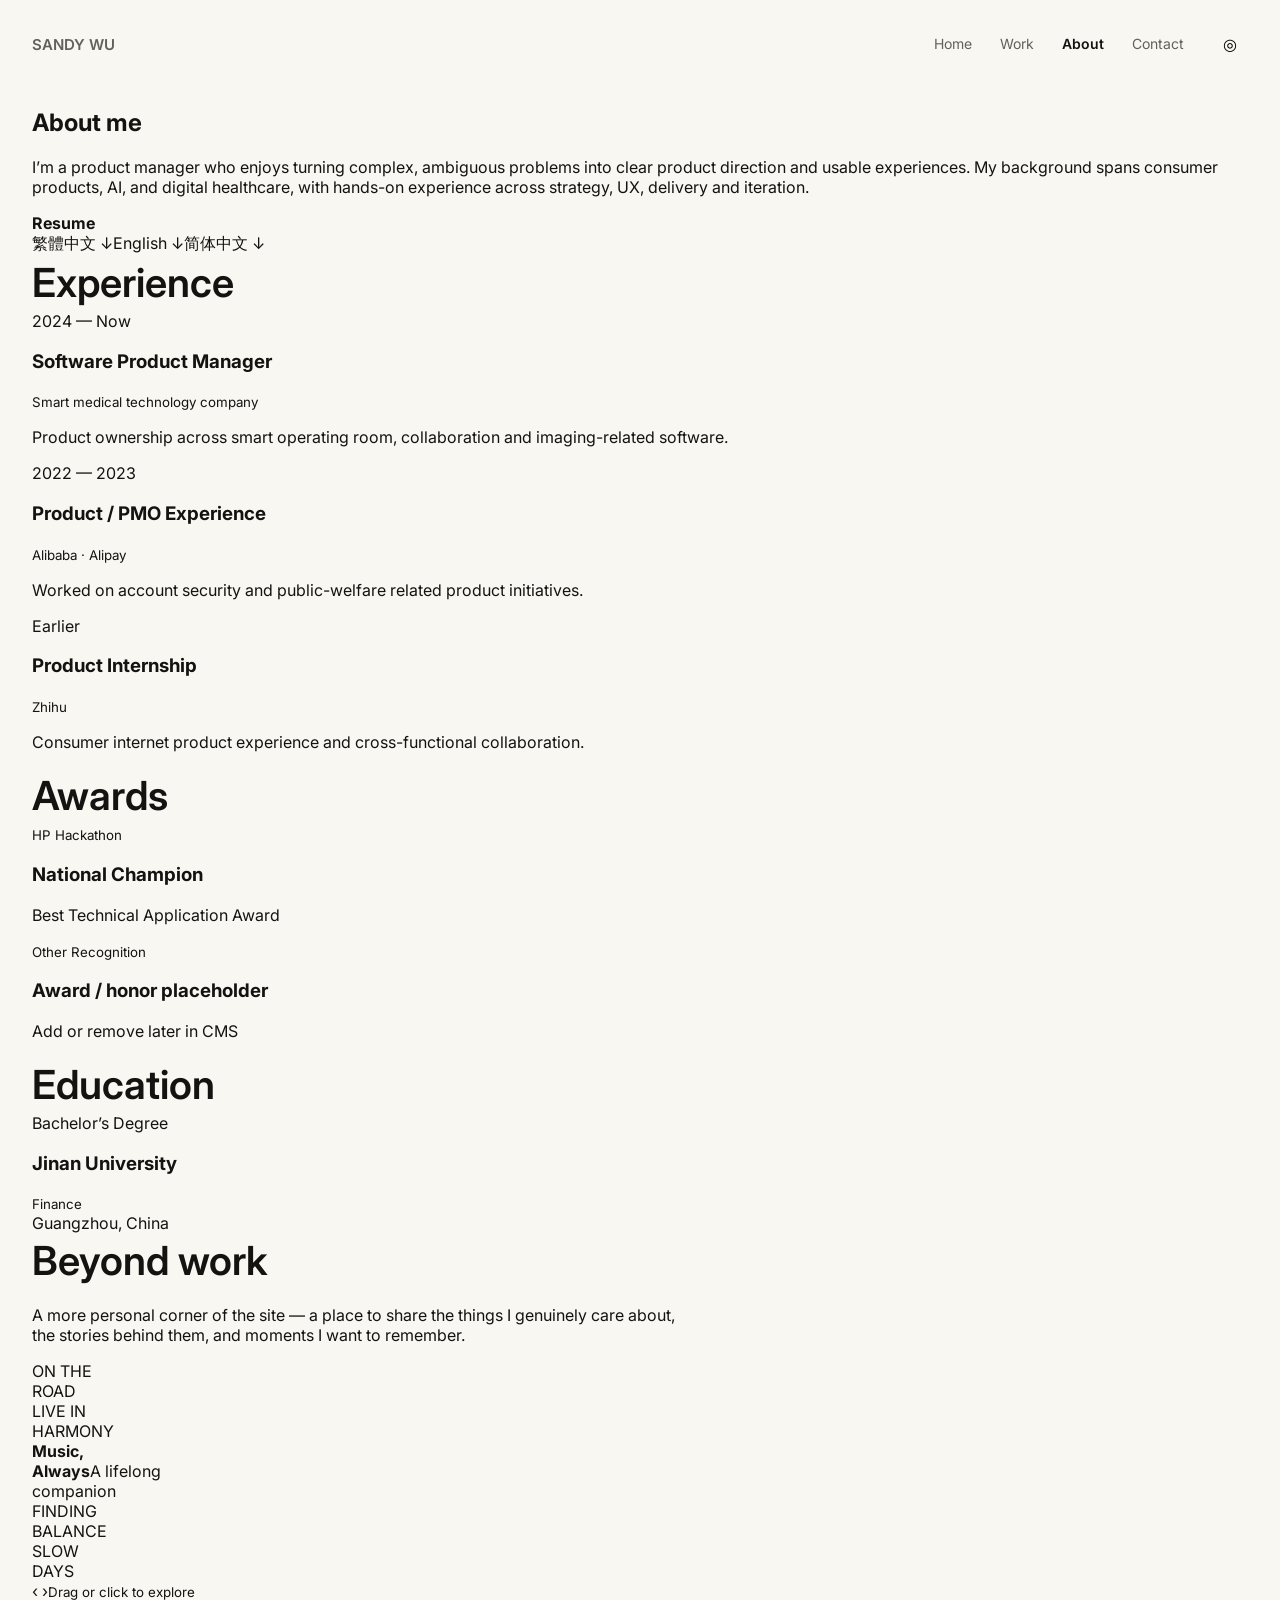
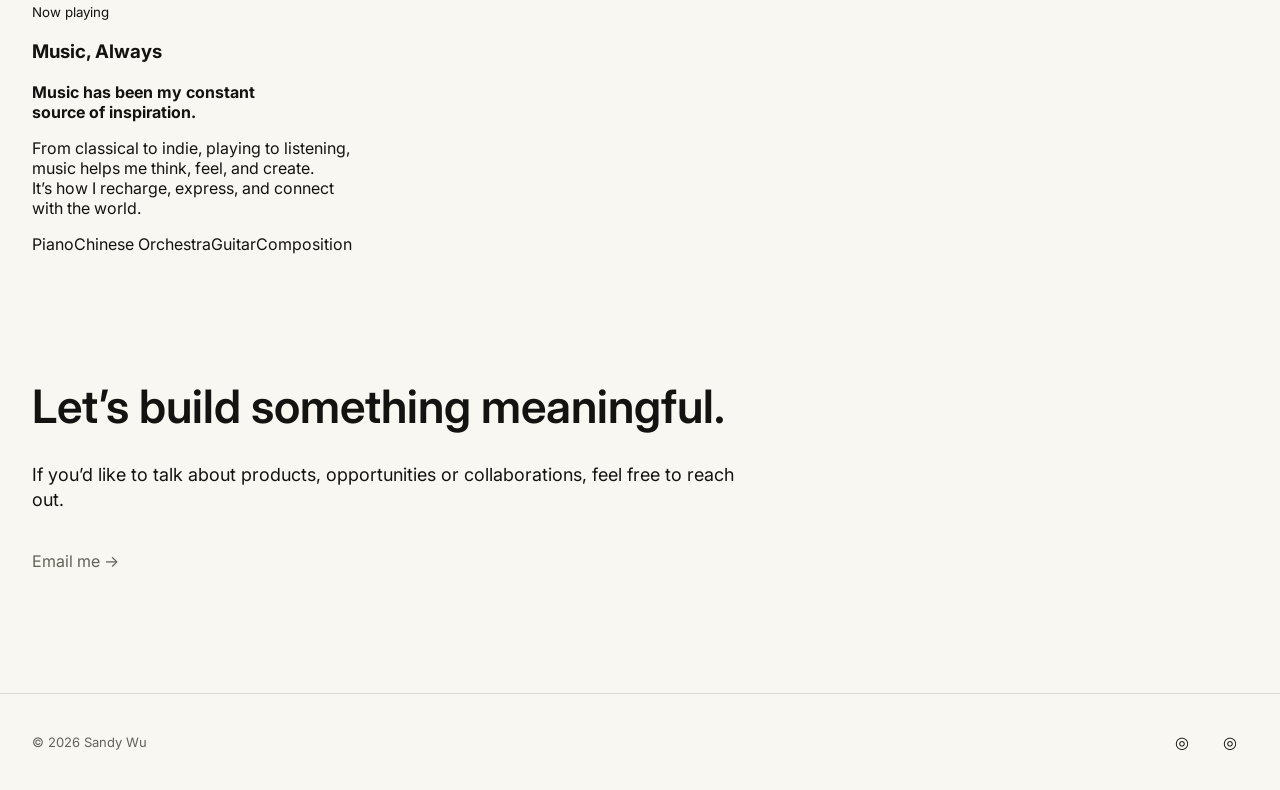
==== about.html @ 586816b7 "Add high-fidelity About page" ====
<!doctype html><html lang="en"><head><meta charset="utf-8"><meta name="viewport" content="width=device-width,initial-scale=1"><title>About — Sandy Wu</title><link rel="preconnect" href="https://fonts.googleapis.com"><link rel="preconnect" href="https://fonts.gstatic.com" crossorigin><link href="https://fonts.googleapis.com/css2?family=Inter:wght@400;600&display=swap" rel="stylesheet"><link rel="stylesheet" href="./styles.css"><link rel="stylesheet" href="./about.css"></head><body><header class="site-header"><div class="container nav-wrap"><a class="brand" href="./index.html">SANDY WU</a><nav class="nav"><a class="nav-link" href="./index.html">Home</a><a class="nav-link" href="./work.html">Work</a><a class="nav-link is-active" aria-current="page" href="./about.html">About</a><a class="nav-link" href="./contact.html">Contact</a><button class="language-button" aria-label="Change language">◎</button></nav></div></header><main><section class="about-intro container"><div class="portrait"></div><div class="about-copy"><h1>About me</h1><p>I’m a product manager who enjoys turning complex, ambiguous problems into clear product direction and usable experiences. My background spans consumer products, AI, and digital healthcare, with hands-on experience across strategy, UX, delivery and iteration.</p><strong>Resume</strong><div class="resume-links"><a href="#">繁體中文 ↓</a><a href="#">English ↓</a><a href="#">简体中文 ↓</a></div></div></section><section class="about-section container"><h2>Experience</h2><div class="experience-row"><span>2024 — Now</span><div><h3>Software Product Manager</h3><small>Smart medical technology company</small></div><p>Product ownership across smart operating room, collaboration and imaging-related software.</p></div><div class="experience-row"><span>2022 — 2023</span><div><h3>Product / PMO Experience</h3><small>Alibaba · Alipay</small></div><p>Worked on account security and public-welfare related product initiatives.</p></div><div class="experience-row"><span>Earlier</span><div><h3>Product Internship</h3><small>Zhihu</small></div><p>Consumer internet product experience and cross-functional collaboration.</p></div></section><section class="awards container"><h2>Awards</h2><div class="award-grid"><article><small>HP Hackathon</small><h3>National Champion</h3><p>Best Technical Application Award</p></article><article><small>Other Recognition</small><h3>Award / honor placeholder</h3><p>Add or remove later in CMS</p></article></div></section><section class="education container"><h2>Education</h2><div class="education-row"><span>Bachelor’s Degree</span><div><h3>Jinan University</h3><small>Finance</small></div><span>Guangzhou, China</span></div></section><section class="beyond container"><h2>Beyond work</h2><p class="beyond-lead">A more personal corner of the site — a place to share the things I genuinely care about,<br>the stories behind them, and moments I want to remember.</p><div class="beyond-layout"><div class="album-stack"><div class="cover road">ON THE<br>ROAD</div><div class="cover harmony">LIVE IN<br>HARMONY</div><div class="cover music"><b>Music,<br>Always</b><span>A lifelong<br>companion</span></div><div class="cover balance">FINDING<br>BALANCE</div><div class="cover slow">SLOW<br>DAYS</div><div class="vinyl"><i></i></div><div class="selector">‹ <span><i></i></span> ›<small>Drag or click to explore</small></div></div><div class="beyond-copy"><small>Now playing</small><h3>Music, Always</h3><i class="accent"></i><strong>Music has been my constant<br>source of inspiration.</strong><p>From classical to indie, playing to listening,<br>music helps me think, feel, and create.<br>It’s how I recharge, express, and connect<br>with the world.</p><div class="tags"><span>Piano</span><span>Chinese Orchestra</span><span>Guitar</span><span>Composition</span></div></div></div></section><section class="contact-cta"><div class="container"><h2>Let’s build something meaningful.</h2><p>If you’d like to talk about products, opportunities or collaborations, feel free to reach out.</p><a class="contact-link" href="mailto:your-email@example.com">Email me →</a></div></section></main><footer class="site-footer"><div class="container footer-wrap"><p>© 2026 Sandy Wu</p><div class="footer-actions"><a class="icon-button" href="#">◎</a><a class="icon-button" href="mailto:your-email@example.com">◎</a></div></div></footer></body></html>
---- styles.css ----
:root {
  --bg: #f9f7f1;
  --surface: #fefdfa;
  --text: #131311;
  --muted: #636159;
  --line: #d8d8d4;
  --soft: #e5e0d4;
  --chip: #f1f1ee;
  --max: 1248px;
}

* { box-sizing: border-box; }
html { scroll-behavior: smooth; }
body { margin:0; background:var(--bg); color:var(--text); font-family:Inter,Arial,sans-serif; -webkit-font-smoothing:antialiased; }
a { color:inherit; text-decoration:none; }
button { font:inherit; }
.container { width:min(var(--max),calc(100% - 64px)); margin:0 auto; }

.site-header,.nav-wrap { height:88px; }
.nav-wrap { display:flex; align-items:center; justify-content:space-between; }
.brand { color:var(--muted); font-size:15px; line-height:1.4; font-weight:600; }
.nav { display:flex; align-items:center; gap:28px; }
.nav-link { color:var(--muted); font-size:14px; line-height:1.4; }
.nav-link:hover,.nav-link.is-active { color:var(--text); }
.nav-link.is-active { font-weight:600; }
.language-button,.icon-button { width:36px; height:36px; padding:0; border:0; border-radius:0; background:transparent; display:inline-flex; align-items:center; justify-content:center; cursor:pointer; }
.language-button img,.icon-button img { width:36px; height:36px; display:block; }
.globe { font-size:21px; line-height:1; }

.section-divider { border-top:1px solid var(--line); }
.hero { height:620px; padding-top:112px; padding-bottom:88px; overflow:hidden; }
.eyebrow { margin:0 0 28px; color:var(--muted); font-size:13px; line-height:1.4; font-weight:600; }
.hero h1 { max-width:920px; margin:0; font-size:clamp(44px,4.45vw,64px); line-height:1.4; letter-spacing:0; font-weight:600; }
.hero-copy { width:720px; max-width:100%; min-height:72px; margin:28px 0; font-size:20px; line-height:1.4; }
.button-secondary { display:inline-flex; align-items:center; border:1px solid #d6d1c4; border-radius:999px; padding:12px 20px; background:var(--surface); color:var(--muted); font-size:14px; line-height:1.4; transition:transform .18s ease,border-color .18s ease; }
.button-secondary:hover { transform:translateY(-2px); border-color:#aaa398; }

.work-section { padding:96px 0 128px; }
.work-section.section-divider { border-top:0; }
.section-heading-row { height:56px; display:flex; align-items:flex-start; justify-content:space-between; margin-bottom:48px; }
h2 { margin:0; font-size:40px; line-height:1.4; letter-spacing:0; font-weight:600; }
.text-link { color:var(--muted); font-size:14px; line-height:1.4; }
.text-link:hover { color:var(--text); }
.featured-project { display:grid; grid-template-columns:730px 482px; gap:36px; align-items:center; height:340px; margin-bottom:48px; overflow:hidden; }
.project-media { width:100%; height:220px; border:0; border-radius:14px; background:var(--soft); }
.project-media-featured { height:340px; }
.featured-copy { width:482px; }
.featured-copy .eyebrow { margin-bottom:14px; font-size:12px; font-weight:400; }
.featured-copy h3 { margin:0 0 14px; font-size:32px; line-height:1.4; font-weight:600; }
.featured-copy > p:not(.eyebrow) { width:440px; min-height:68px; margin:0 0 14px; color:var(--muted); font-size:15px; line-height:1.4; }
.chips { display:flex; flex-wrap:wrap; gap:8px; }
.chip { display:inline-flex; align-items:center; justify-content:center; min-height:auto; padding:5px 10px; border:1px solid var(--line); border-radius:999px; background:var(--chip); color:var(--muted); font-size:12px; line-height:1.4; text-align:center; }
.project-grid { display:grid; grid-template-columns:repeat(3,400px); gap:24px; }
.project-card { width:400px; }
.project-card h3 { margin:14px 0 10px; font-size:22px; line-height:1.4; font-weight:600; }
.project-card > p { width:385px; min-height:44px; margin:0 0 10px; color:var(--muted); font-size:14px; line-height:1.4; }

.skills-section { padding:104px 0 112px; border:0; }
.skills-section.section-divider { border-top:0; }
.skills-intro { max-width:820px; margin-bottom:52px; }
.skills-intro p { width:760px; max-width:100%; min-height:58px; margin:14px 0 0; color:var(--text); font-size:17px; line-height:1.45; }
.capability-grid { display:grid; grid-template-columns:610px 610px; column-gap:28px; row-gap:32px; border:0; }
.capability { min-height:200px; padding:24px 20px 24px 4px; display:grid; grid-template-columns:48px 1fr; gap:24px; border:0; }
.capability-icon { width:48px; height:48px; border:1px solid var(--line); border-radius:12px; display:flex; align-items:center; justify-content:center; }
.capability-icon::after { content:""; width:18px; height:18px; border:1.5px solid #171717; border-radius:3px; }
.capability h3 { margin:0 0 10px; font-size:22px; line-height:1.45; font-weight:600; }
.capability p { margin:0 0 10px; color:var(--muted); font-size:15px; line-height:1.45; }
.capability span { color:var(--muted); font-size:12px; line-height:1.45; }

.contact-cta { padding:120px 0; border-top:0 !important; }
.contact-cta h2 { font-size:46px; line-height:1.4; }
.contact-cta p { width:720px; max-width:100%; min-height:64px; margin:24px 0; font-size:18px; line-height:1.4; }
.contact-link { color:var(--muted); font-size:16px; line-height:1.4; }
.site-footer { border-top:1px solid var(--line); }
.footer-wrap { height:96px; display:flex; align-items:center; justify-content:space-between; }
.footer-wrap p { margin:0; color:var(--muted); font-size:13px; line-height:1.4; }
.footer-actions { display:flex; gap:12px; }

@media (max-width:1300px) {
  .featured-project { grid-template-columns:minmax(0,730px) minmax(0,1fr); height:auto; }
  .featured-copy { width:auto; }
  .project-grid { grid-template-columns:repeat(3,minmax(0,1fr)); }
  .project-card { width:auto; }
  .capability-grid { grid-template-columns:repeat(2,minmax(0,1fr)); }
}
@media (max-width:1000px) {
  .featured-project { grid-template-columns:1fr; }
  .project-media-featured { height:300px; }
  .project-grid { grid-template-columns:1fr 1fr; }
}
@media (max-width:720px) {
  .container { width:min(calc(100% - 36px),var(--max)); }
  .site-header,.nav-wrap { height:auto; min-height:76px; }
  .nav-wrap { align-items:flex-start; padding:24px 0 18px; gap:24px; }
  .nav { gap:14px; flex-wrap:wrap; justify-content:flex-end; }
  .nav-link { font-size:13px; }
  .language-button,.language-button img { width:32px; height:32px; }
  .hero { height:auto; min-height:560px; padding-top:72px; }
  .hero h1 { font-size:44px; line-height:1.18; }
  .hero-copy { font-size:17px; line-height:1.6; }
  .work-section,.skills-section { padding:72px 0; }
  h2 { font-size:34px; }
  .project-grid,.capability-grid { grid-template-columns:1fr; }
  .project-media { height:230px; }
  .featured-copy { padding-bottom:16px; }
  .capability { padding:28px 4px; }
  .contact-cta { padding:88px 0; }
  .contact-cta h2 { font-size:36px; }
}
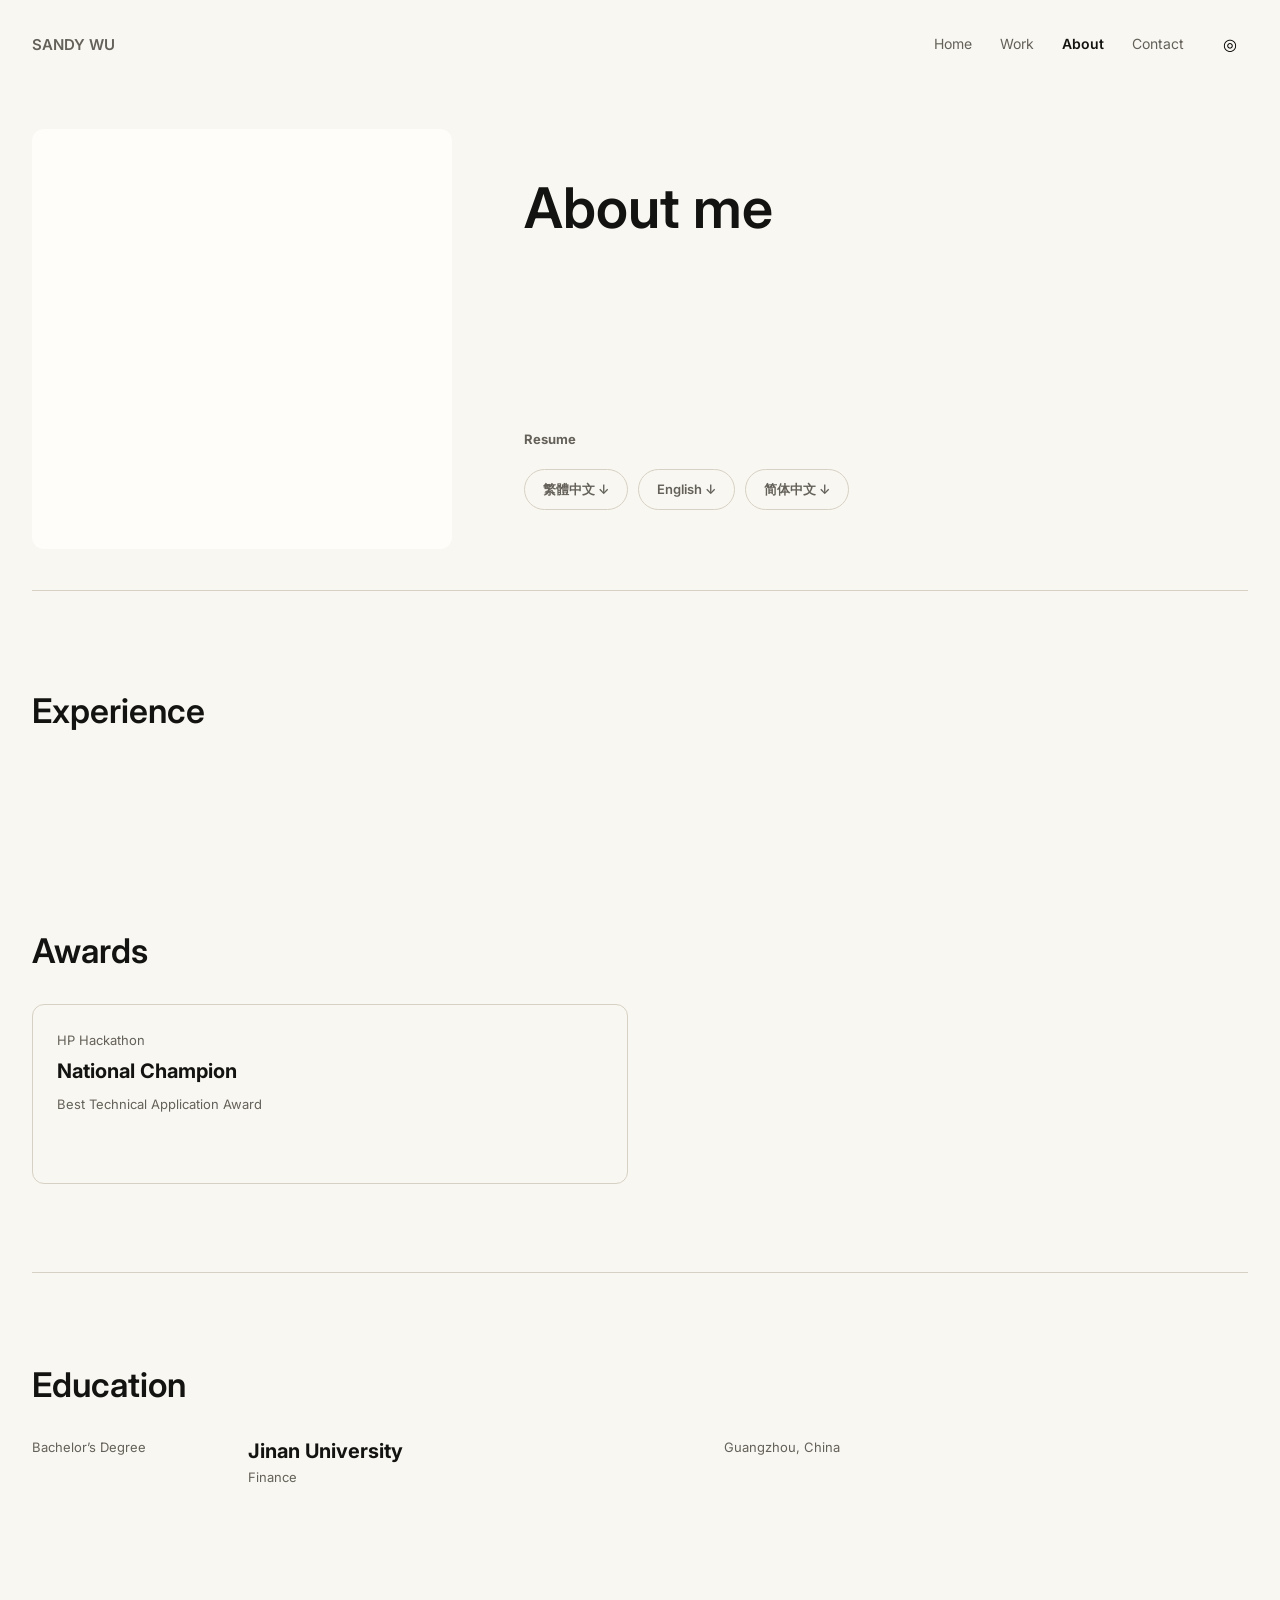
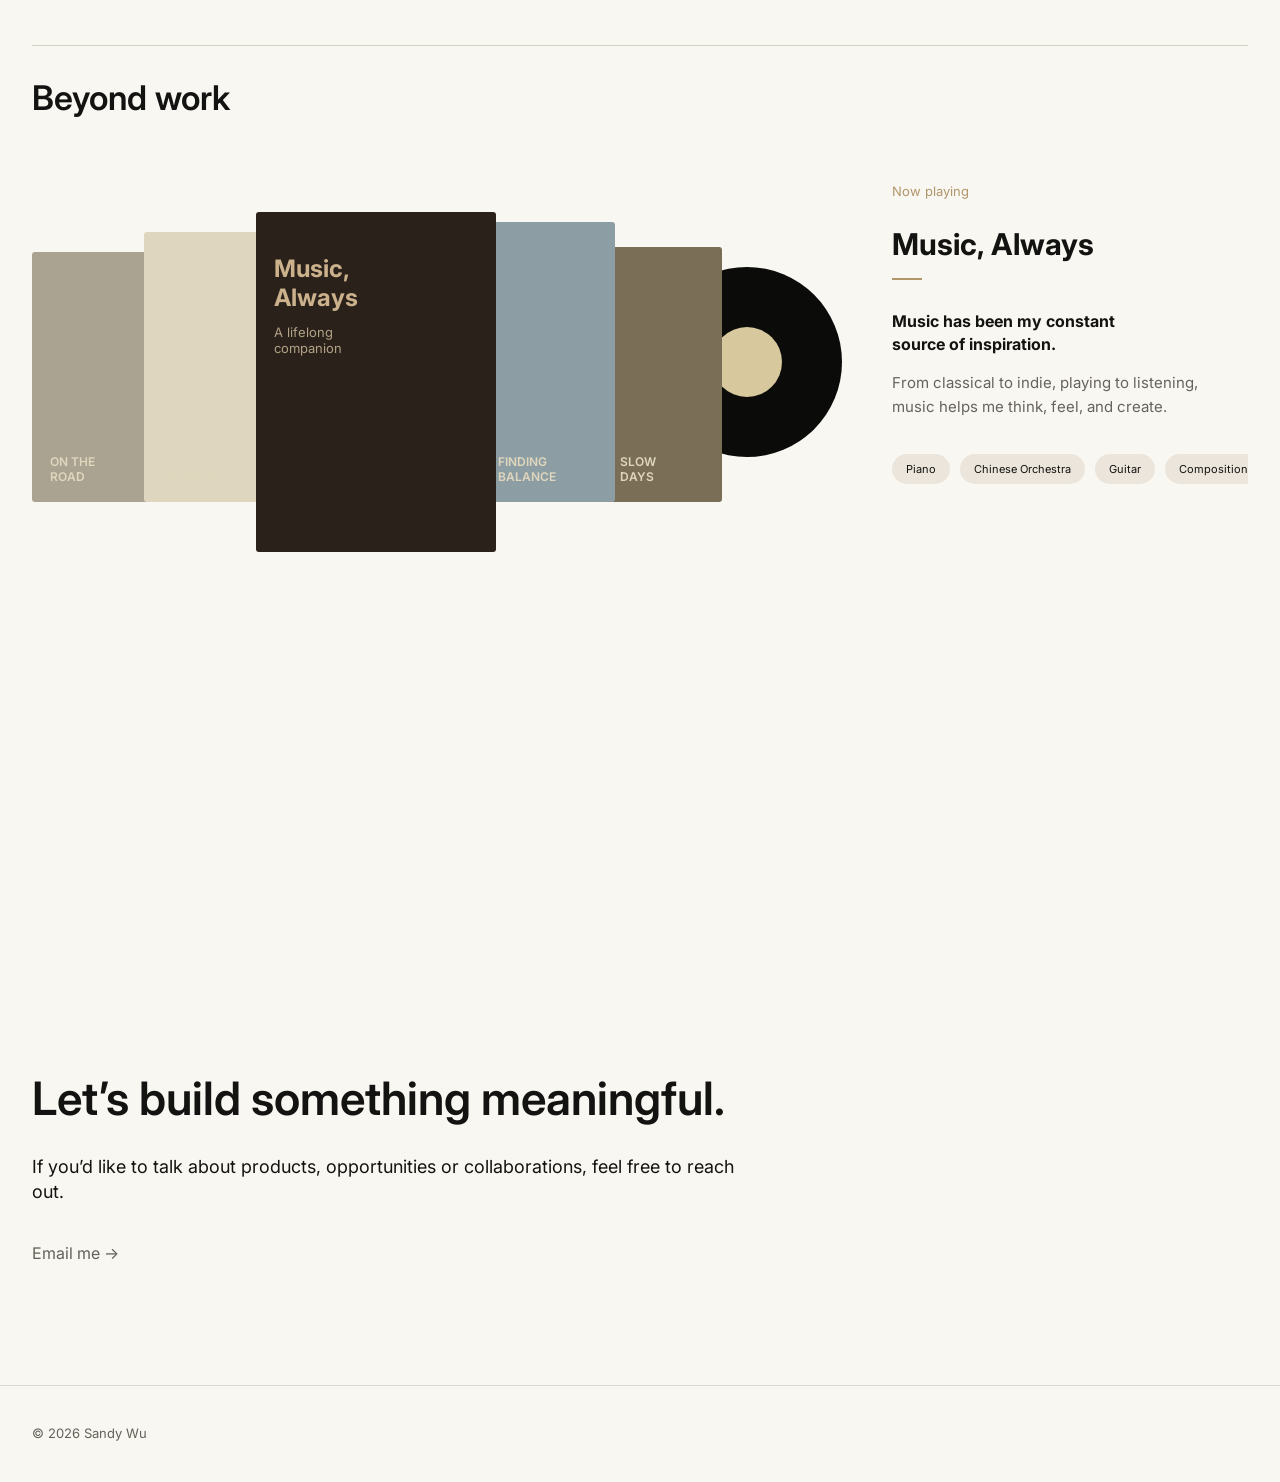
==== commit ea9493fe: "Connect About page to CMS" ====
--- a/about.html
+++ b/about.html
@@ -1 +1 @@
-<!doctype html><html lang="en"><head><meta charset="utf-8"><meta name="viewport" content="width=device-width,initial-scale=1"><title>About — Sandy Wu</title><link rel="preconnect" href="https://fonts.googleapis.com"><link rel="preconnect" href="https://fonts.gstatic.com" crossorigin><link href="https://fonts.googleapis.com/css2?family=Inter:wght@400;600&display=swap" rel="stylesheet"><link rel="stylesheet" href="./styles.css"><link rel="stylesheet" href="./about.css"></head><body><header class="site-header"><div class="container nav-wrap"><a class="brand" href="./index.html">SANDY WU</a><nav class="nav"><a class="nav-link" href="./index.html">Home</a><a class="nav-link" href="./work.html">Work</a><a class="nav-link is-active" aria-current="page" href="./about.html">About</a><a class="nav-link" href="./contact.html">Contact</a><button class="language-button" aria-label="Change language">◎</button></nav></div></header><main><section class="about-intro container"><div class="portrait"></div><div class="about-copy"><h1>About me</h1><p>I’m a product manager who enjoys turning complex, ambiguous problems into clear product direction and usable experiences. My background spans consumer products, AI, and digital healthcare, with hands-on experience across strategy, UX, delivery and iteration.</p><strong>Resume</strong><div class="resume-links"><a href="#">繁體中文 ↓</a><a href="#">English ↓</a><a href="#">简体中文 ↓</a></div></div></section><section class="about-section container"><h2>Experience</h2><div class="experience-row"><span>2024 — Now</span><div><h3>Software Product Manager</h3><small>Smart medical technology company</small></div><p>Product ownership across smart operating room, collaboration and imaging-related software.</p></div><div class="experience-row"><span>2022 — 2023</span><div><h3>Product / PMO Experience</h3><small>Alibaba · Alipay</small></div><p>Worked on account security and public-welfare related product initiatives.</p></div><div class="experience-row"><span>Earlier</span><div><h3>Product Internship</h3><small>Zhihu</small></div><p>Consumer internet product experience and cross-functional collaboration.</p></div></section><section class="awards container"><h2>Awards</h2><div class="award-grid"><article><small>HP Hackathon</small><h3>National Champion</h3><p>Best Technical Application Award</p></article><article><small>Other Recognition</small><h3>Award / honor placeholder</h3><p>Add or remove later in CMS</p></article></div></section><section class="education container"><h2>Education</h2><div class="education-row"><span>Bachelor’s Degree</span><div><h3>Jinan University</h3><small>Finance</small></div><span>Guangzhou, China</span></div></section><section class="beyond container"><h2>Beyond work</h2><p class="beyond-lead">A more personal corner of the site — a place to share the things I genuinely care about,<br>the stories behind them, and moments I want to remember.</p><div class="beyond-layout"><div class="album-stack"><div class="cover road">ON THE<br>ROAD</div><div class="cover harmony">LIVE IN<br>HARMONY</div><div class="cover music"><b>Music,<br>Always</b><span>A lifelong<br>companion</span></div><div class="cover balance">FINDING<br>BALANCE</div><div class="cover slow">SLOW<br>DAYS</div><div class="vinyl"><i></i></div><div class="selector">‹ <span><i></i></span> ›<small>Drag or click to explore</small></div></div><div class="beyond-copy"><small>Now playing</small><h3>Music, Always</h3><i class="accent"></i><strong>Music has been my constant<br>source of inspiration.</strong><p>From classical to indie, playing to listening,<br>music helps me think, feel, and create.<br>It’s how I recharge, express, and connect<br>with the world.</p><div class="tags"><span>Piano</span><span>Chinese Orchestra</span><span>Guitar</span><span>Composition</span></div></div></div></section><section class="contact-cta"><div class="container"><h2>Let’s build something meaningful.</h2><p>If you’d like to talk about products, opportunities or collaborations, feel free to reach out.</p><a class="contact-link" href="mailto:your-email@example.com">Email me →</a></div></section></main><footer class="site-footer"><div class="container footer-wrap"><p>© 2026 Sandy Wu</p><div class="footer-actions"><a class="icon-button" href="#">◎</a><a class="icon-button" href="mailto:your-email@example.com">◎</a></div></div></footer></body></html>+<!doctype html><html lang="en"><head><meta charset="utf-8"><meta name="viewport" content="width=device-width,initial-scale=1"><title>About — Sandy Wu</title><link rel="preconnect" href="https://fonts.googleapis.com"><link rel="preconnect" href="https://fonts.gstatic.com" crossorigin><link href="https://fonts.googleapis.com/css2?family=Inter:wght@400;600&display=swap" rel="stylesheet"><link rel="stylesheet" href="./styles.css"><link rel="stylesheet" href="./about.css"></head><body data-cms-page="about"><header class="site-header"><div class="container nav-wrap"><a class="brand" href="./index.html">SANDY WU</a><nav class="nav"><a class="nav-link" data-i18n-nav="home" href="./index.html">Home</a><a class="nav-link" data-i18n-nav="work" href="./work.html">Work</a><a class="nav-link is-active" data-i18n-nav="about" href="./about.html">About</a><a class="nav-link" data-i18n-nav="contact" href="./contact.html">Contact</a><button class="language-button" aria-label="Change language">◎</button><div class="language-menu" hidden><button data-lang="en">EN</button><button data-lang="zh_tw">繁中</button><button data-lang="zh_cn">简中</button></div></nav></div></header><main><section class="about-intro container"><div class="portrait" id="about-portrait"></div><div class="about-copy"><h1 id="about-title">About me</h1><p id="about-bio"></p><strong>Resume</strong><div class="resume-links"><a id="resume-zh-tw" href="#">繁體中文 ↓</a><a id="resume-en" href="#">English ↓</a><a id="resume-zh-cn" href="#">简体中文 ↓</a></div></div></section><section class="about-section container"><h2>Experience</h2><div id="experience-list"></div></section><section class="awards container"><h2>Awards</h2><div class="award-grid"><article><small>HP Hackathon</small><h3>National Champion</h3><p>Best Technical Application Award</p></article></div></section><section class="education container"><h2>Education</h2><div class="education-row"><span>Bachelor’s Degree</span><div><h3>Jinan University</h3><small>Finance</small></div><span>Guangzhou, China</span></div></section><section class="beyond container"><h2 id="beyond-title">Beyond work</h2><p class="beyond-lead" id="beyond-intro"></p><div class="beyond-layout"><div class="album-stack"><div class="cover road">ON THE<br>ROAD</div><div class="cover harmony">LIVE IN<br>HARMONY</div><div class="cover music"><b>Music,<br>Always</b><span>A lifelong<br>companion</span></div><div class="cover balance">FINDING<br>BALANCE</div><div class="cover slow">SLOW<br>DAYS</div><div class="vinyl"><i></i></div></div><div class="beyond-copy"><small>Now playing</small><h3>Music, Always</h3><i class="accent"></i><strong>Music has been my constant<br>source of inspiration.</strong><p>From classical to indie, playing to listening,<br>music helps me think, feel, and create.</p><div class="tags"><span>Piano</span><span>Chinese Orchestra</span><span>Guitar</span><span>Composition</span></div></div></div></section><section class="contact-cta"><div class="container"><h2>Let’s build something meaningful.</h2><p>If you’d like to talk about products, opportunities or collaborations, feel free to reach out.</p><a class="contact-link" href="mailto:your-email@example.com">Email me →</a></div></section></main><footer class="site-footer"><div class="container footer-wrap"><p>© 2026 Sandy Wu</p></div></footer><script src="./script.js"></script></body></html>
--- a/styles.css
+++ b/styles.css
@@ -16,6 +16,8 @@
 button { font:inherit; }
 .container { width:min(var(--max),calc(100% - 64px)); margin:0 auto; }
 
+.site-header { position:sticky; top:0; z-index:1000; background:var(--bg); border-bottom:1px solid transparent; box-shadow:none; transition:background-color .22s ease,border-color .22s ease,box-shadow .22s ease; }
+.site-header.is-scrolled { background:rgba(249,247,241,.93); border-bottom-color:rgba(99,97,89,.10); box-shadow:0 4px 14px rgba(19,19,17,.02); -webkit-backdrop-filter:blur(10px); backdrop-filter:blur(10px); }
 .site-header,.nav-wrap { height:88px; }
 .nav-wrap { display:flex; align-items:center; justify-content:space-between; }
 .brand { color:var(--muted); font-size:15px; line-height:1.4; font-weight:600; }
--- a/about.css
+++ b/about.css
@@ -0,0 +1 @@
+.about-intro{height:502px;display:grid;grid-template-columns:420px 1fr;gap:72px;align-items:center}.portrait{width:420px;height:420px;background:var(--surface);border-radius:12px}.about-copy{padding-left:0}.about-copy h1{margin:0 0 22px;font-size:56px;line-height:1.45;font-weight:600}.about-copy>p{width:720px;max-width:100%;height:138px;margin:0 0 22px;color:var(--muted);font-size:16px;line-height:1.45}.about-copy>strong{display:block;margin-bottom:22px;color:var(--muted);font-size:13px}.resume-links{display:flex;gap:10px}.resume-links a{height:41px;padding:0 18px;border:1px solid #d6d1c4;border-radius:999px;color:var(--muted);font-size:13px;font-weight:600;line-height:1;display:inline-flex;align-items:center;justify-content:center;text-align:center}.about-section{padding:96px 0 104px;border-top:1px solid #d6d1c4}.about-section h2,.awards h2,.education h2,.beyond h2{font-size:34px}.experience-row{height:138px;padding:38px 0;border-bottom:1px solid #d6d1c4;display:grid;grid-template-columns:180px 330px 1fr;gap:36px;color:var(--muted);font-size:13px}.experience-row h3,.education-row h3{margin:0 0 6px;font-size:20px;color:var(--text)}.experience-row small,.education-row small{font-size:13px}.experience-row p{margin:0;line-height:1.45}.awards{padding:88px 0}.award-grid{display:grid;grid-template-columns:1fr 1fr;gap:24px;margin-top:30px}.award-grid article{height:180px;padding:24px;border:1px solid #d6d1c4;border-radius:12px}.award-grid small,.award-grid p{color:var(--muted);font-size:13px}.award-grid h3{margin:10px 0;font-size:20px}.education{padding:88px 0 96px;border-top:1px solid #d6d1c4}.education-row{height:110px;margin-top:30px;display:grid;grid-template-columns:180px 440px 300px;gap:36px;color:var(--muted);font-size:13px}.beyond{height:901px;padding-top:28px;border-top:1px solid #d6d1c4;overflow:hidden}.beyond-lead{margin:0;color:#66635c;font-size:16px;line-height:24px}.beyond-layout{display:grid;grid-template-columns:810px 388px;gap:50px;margin-top:59px}.album-stack{position:relative;height:570px}.cover{position:absolute;bottom:248px;border-radius:3px;padding:18px;color:#e0d6bd;font-size:12px;font-weight:600;display:flex;align-items:flex-end}.road{left:0;width:140px;height:250px;background:#aba391}.harmony{left:112px;width:150px;height:270px;background:#ded6bf}.music{z-index:5;left:224px;bottom:198px;width:240px;height:340px;background:#29211a;color:#ccb28c;display:block;padding-top:42px;font-size:24px;font-weight:400}.music span{display:block;margin-top:12px;color:#b2a185;font-size:13px}.balance{z-index:4;left:448px;width:135px;height:280px;background:#8c9ea3}.slow{z-index:3;left:570px;width:120px;height:255px;background:#7a6e57}.vinyl{position:absolute;z-index:2;left:620px;bottom:293px;width:190px;height:190px;border-radius:50%;background:#0b0b0a}.vinyl i{position:absolute;left:60px;top:60px;width:70px;height:70px;border-radius:50%;background:#d8c89e}.selector{position:absolute;left:36px;bottom:82px;width:664px;font-size:30px;display:flex;align-items:center;justify-content:space-between}.selector span{position:relative;width:560px;height:1px;background:#66635c}.selector span i{position:absolute;left:256px;top:-8px;width:16px;height:16px;border-radius:50%;background:#131311}.selector small{position:absolute;top:56px;left:234px;color:var(--muted);font-size:13px;font-weight:400}.beyond-copy{padding-top:0}.beyond-copy>small{color:#b2966b;font-size:13px}.beyond-copy h3{margin:26px 0 16px;font-size:30px}.accent{display:block;width:30px;height:2px;background:#b2966b;margin-bottom:30px}.beyond-copy strong{display:block;font-size:16px;line-height:23px}.beyond-copy p{color:#66635c;font-size:15px;line-height:23.25px}.tags{display:flex;gap:10px;margin-top:36px}.tags span{height:30px;padding:0 14px;border-radius:15px;background:#ebe5db;display:flex;align-items:center;justify-content:center;font-size:11px;white-space:nowrap}@media(max-width:900px){.about-intro{height:auto;grid-template-columns:1fr;padding-top:40px;padding-bottom:70px}.portrait{width:100%;max-width:420px}.about-copy>p{height:auto}.experience-row{height:auto;grid-template-columns:1fr;gap:12px}.award-grid{grid-template-columns:1fr}.education-row{height:auto;grid-template-columns:1fr}.beyond{height:auto;padding-bottom:80px}.beyond-layout{grid-template-columns:1fr}.album-stack{transform-origin:left top;transform:scale(.75);margin-bottom:-120px}.beyond-copy{padding-top:0}}
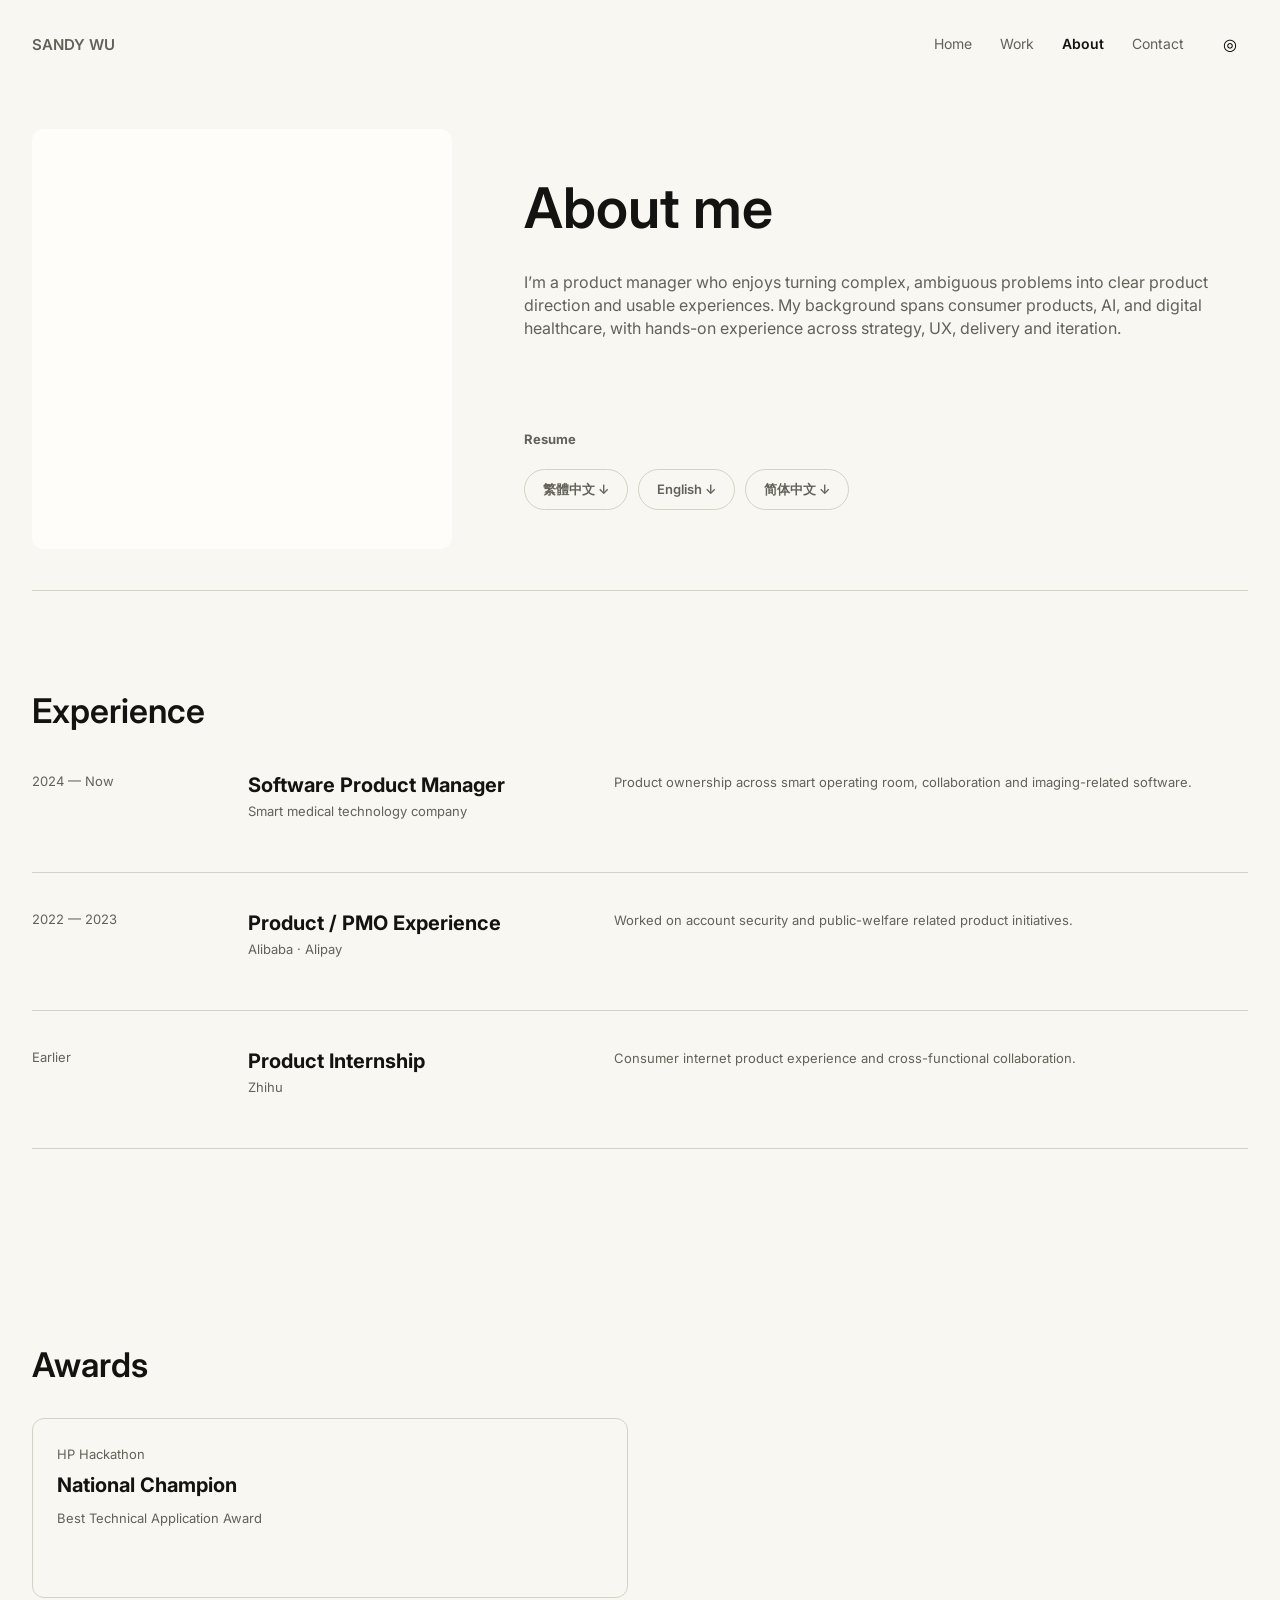
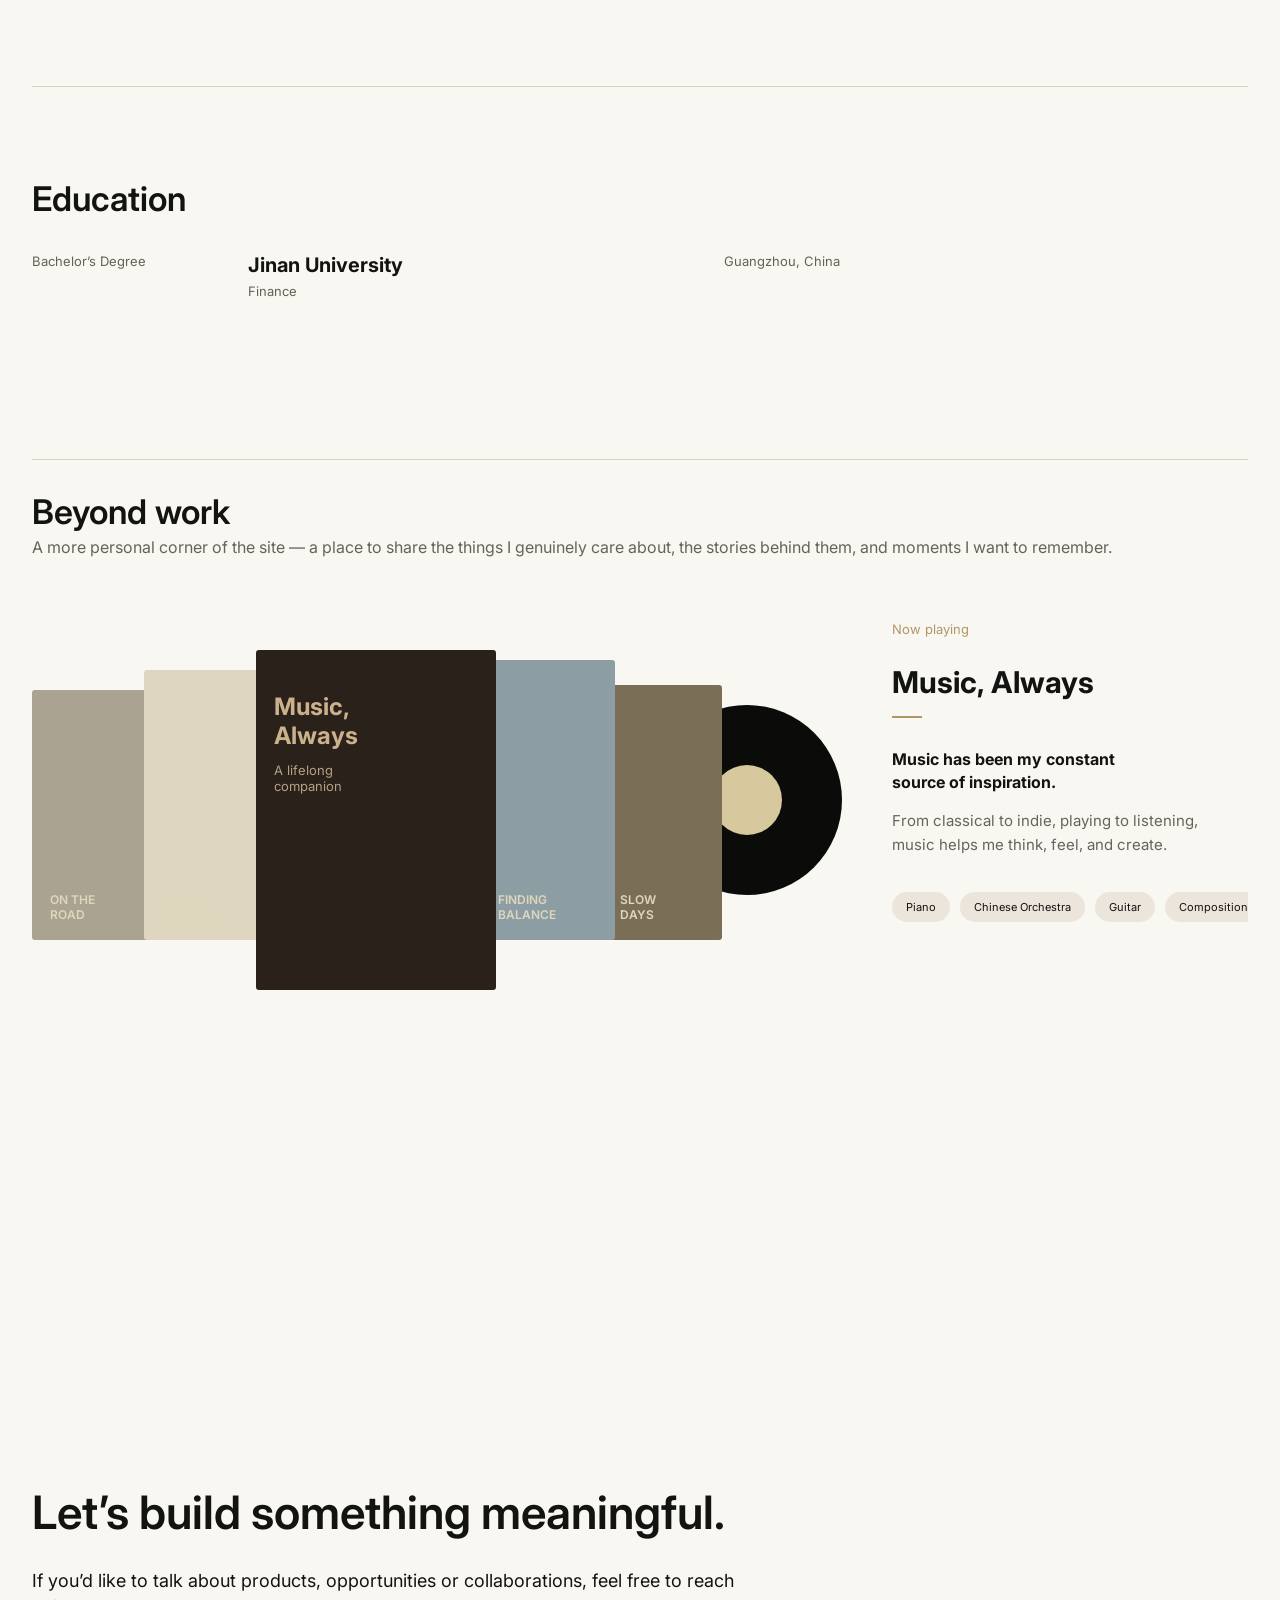
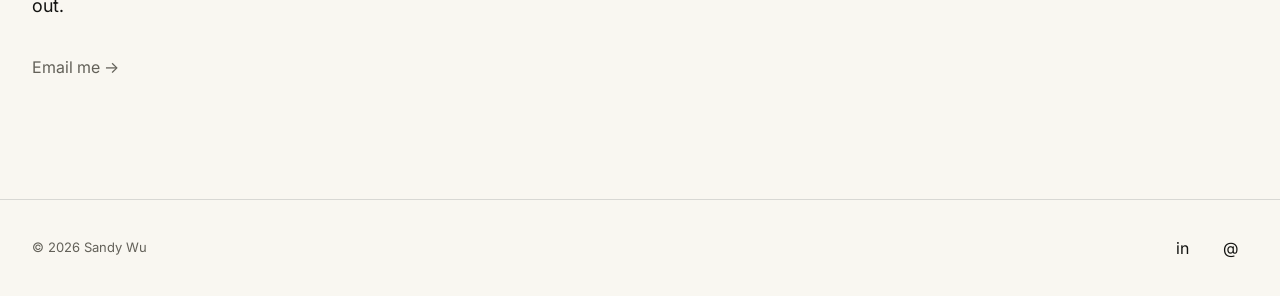
==== commit af2127a1: "Restore footer social actions on About page" ====
--- a/about.html
+++ b/about.html
@@ -1 +1 @@
-<!doctype html><html lang="en"><head><meta charset="utf-8"><meta name="viewport" content="width=device-width,initial-scale=1"><title>About — Sandy Wu</title><link rel="preconnect" href="https://fonts.googleapis.com"><link rel="preconnect" href="https://fonts.gstatic.com" crossorigin><link href="https://fonts.googleapis.com/css2?family=Inter:wght@400;600&display=swap" rel="stylesheet"><link rel="stylesheet" href="./styles.css"><link rel="stylesheet" href="./about.css"></head><body data-cms-page="about"><header class="site-header"><div class="container nav-wrap"><a class="brand" href="./index.html">SANDY WU</a><nav class="nav"><a class="nav-link" data-i18n-nav="home" href="./index.html">Home</a><a class="nav-link" data-i18n-nav="work" href="./work.html">Work</a><a class="nav-link is-active" data-i18n-nav="about" href="./about.html">About</a><a class="nav-link" data-i18n-nav="contact" href="./contact.html">Contact</a><button class="language-button" aria-label="Change language">◎</button><div class="language-menu" hidden><button data-lang="en">EN</button><button data-lang="zh_tw">繁中</button><button data-lang="zh_cn">简中</button></div></nav></div></header><main><section class="about-intro container"><div class="portrait" id="about-portrait"></div><div class="about-copy"><h1 id="about-title">About me</h1><p id="about-bio"></p><strong>Resume</strong><div class="resume-links"><a id="resume-zh-tw" href="#">繁體中文 ↓</a><a id="resume-en" href="#">English ↓</a><a id="resume-zh-cn" href="#">简体中文 ↓</a></div></div></section><section class="about-section container"><h2>Experience</h2><div id="experience-list"></div></section><section class="awards container"><h2>Awards</h2><div class="award-grid"><article><small>HP Hackathon</small><h3>National Champion</h3><p>Best Technical Application Award</p></article></div></section><section class="education container"><h2>Education</h2><div class="education-row"><span>Bachelor’s Degree</span><div><h3>Jinan University</h3><small>Finance</small></div><span>Guangzhou, China</span></div></section><section class="beyond container"><h2 id="beyond-title">Beyond work</h2><p class="beyond-lead" id="beyond-intro"></p><div class="beyond-layout"><div class="album-stack"><div class="cover road">ON THE<br>ROAD</div><div class="cover harmony">LIVE IN<br>HARMONY</div><div class="cover music"><b>Music,<br>Always</b><span>A lifelong<br>companion</span></div><div class="cover balance">FINDING<br>BALANCE</div><div class="cover slow">SLOW<br>DAYS</div><div class="vinyl"><i></i></div></div><div class="beyond-copy"><small>Now playing</small><h3>Music, Always</h3><i class="accent"></i><strong>Music has been my constant<br>source of inspiration.</strong><p>From classical to indie, playing to listening,<br>music helps me think, feel, and create.</p><div class="tags"><span>Piano</span><span>Chinese Orchestra</span><span>Guitar</span><span>Composition</span></div></div></div></section><section class="contact-cta"><div class="container"><h2>Let’s build something meaningful.</h2><p>If you’d like to talk about products, opportunities or collaborations, feel free to reach out.</p><a class="contact-link" href="mailto:your-email@example.com">Email me →</a></div></section></main><footer class="site-footer"><div class="container footer-wrap"><p>© 2026 Sandy Wu</p></div></footer><script src="./script.js"></script></body></html>+<!doctype html><html lang="en"><head><meta charset="utf-8"><meta name="viewport" content="width=device-width,initial-scale=1"><title>About — Sandy Wu</title><link rel="preconnect" href="https://fonts.googleapis.com"><link rel="preconnect" href="https://fonts.gstatic.com" crossorigin><link href="https://fonts.googleapis.com/css2?family=Inter:wght@400;600&display=swap" rel="stylesheet"><link rel="stylesheet" href="./styles.css"><link rel="stylesheet" href="./about.css"></head><body data-cms-page="about"><header class="site-header"><div class="container nav-wrap"><a class="brand" href="./index.html">SANDY WU</a><nav class="nav"><a class="nav-link" data-i18n-nav="home" href="./index.html">Home</a><a class="nav-link" data-i18n-nav="work" href="./work.html">Work</a><a class="nav-link is-active" data-i18n-nav="about" href="./about.html">About</a><a class="nav-link" data-i18n-nav="contact" href="./contact.html">Contact</a><button class="language-button" aria-label="Change language">◎</button><div class="language-menu" hidden><button data-lang="en">English</button><button data-lang="zh_tw">繁體中文</button><button data-lang="zh_cn">简体中文</button></div></nav></div></header><main><section class="about-intro container"><div class="portrait" id="about-portrait"></div><div class="about-copy"><h1 id="about-title">About me</h1><p id="about-bio"></p><strong>Resume</strong><div class="resume-links"><a id="resume-zh-tw" href="#">繁體中文 ↓</a><a id="resume-en" href="#">English ↓</a><a id="resume-zh-cn" href="#">简体中文 ↓</a></div></div></section><section class="about-section container"><h2>Experience</h2><div id="experience-list"></div></section><section class="awards container"><h2>Awards</h2><div class="award-grid"><article><small>HP Hackathon</small><h3>National Champion</h3><p>Best Technical Application Award</p></article></div></section><section class="education container"><h2>Education</h2><div class="education-row"><span>Bachelor’s Degree</span><div><h3>Jinan University</h3><small>Finance</small></div><span>Guangzhou, China</span></div></section><section class="beyond container"><h2 id="beyond-title">Beyond work</h2><p class="beyond-lead" id="beyond-intro"></p><div class="beyond-layout"><div class="album-stack"><div class="cover road">ON THE<br>ROAD</div><div class="cover harmony">LIVE IN<br>HARMONY</div><div class="cover music"><b>Music,<br>Always</b><span>A lifelong<br>companion</span></div><div class="cover balance">FINDING<br>BALANCE</div><div class="cover slow">SLOW<br>DAYS</div><div class="vinyl"><i></i></div></div><div class="beyond-copy"><small>Now playing</small><h3>Music, Always</h3><i class="accent"></i><strong>Music has been my constant<br>source of inspiration.</strong><p>From classical to indie, playing to listening,<br>music helps me think, feel, and create.</p><div class="tags"><span>Piano</span><span>Chinese Orchestra</span><span>Guitar</span><span>Composition</span></div></div></div></section><section class="contact-cta"><div class="container"><h2>Let’s build something meaningful.</h2><p>If you’d like to talk about products, opportunities or collaborations, feel free to reach out.</p><a class="contact-link" href="mailto:your-email@example.com">Email me →</a></div></section></main><footer class="site-footer"><div class="container footer-wrap"><p>© 2026 Sandy Wu</p><div class="footer-actions"><a class="icon-button" href="#" aria-label="LinkedIn"><span aria-hidden="true">in</span></a><a class="icon-button" href="mailto:your-email@example.com" aria-label="Email"><span aria-hidden="true">@</span></a></div></div></footer><script src="./script.js"></script></body></html>
--- a/styles.css
+++ b/styles.css
@@ -8,27 +8,29 @@
   --chip: #f1f1ee;
   --max: 1248px;
 }
-
 * { box-sizing: border-box; }
 html { scroll-behavior: smooth; }
 body { margin:0; background:var(--bg); color:var(--text); font-family:Inter,Arial,sans-serif; -webkit-font-smoothing:antialiased; }
 a { color:inherit; text-decoration:none; }
 button { font:inherit; }
 .container { width:min(var(--max),calc(100% - 64px)); margin:0 auto; }
-
 .site-header { position:sticky; top:0; z-index:1000; background:var(--bg); border-bottom:1px solid transparent; box-shadow:none; transition:background-color .22s ease,border-color .22s ease,box-shadow .22s ease; }
 .site-header.is-scrolled { background:rgba(249,247,241,.93); border-bottom-color:rgba(99,97,89,.10); box-shadow:0 4px 14px rgba(19,19,17,.02); -webkit-backdrop-filter:blur(10px); backdrop-filter:blur(10px); }
 .site-header,.nav-wrap { height:88px; }
 .nav-wrap { display:flex; align-items:center; justify-content:space-between; }
 .brand { color:var(--muted); font-size:15px; line-height:1.4; font-weight:600; }
-.nav { display:flex; align-items:center; gap:28px; }
+.nav { position:relative; display:flex; align-items:center; gap:28px; }
 .nav-link { color:var(--muted); font-size:14px; line-height:1.4; }
 .nav-link:hover,.nav-link.is-active { color:var(--text); }
 .nav-link.is-active { font-weight:600; }
 .language-button,.icon-button { width:36px; height:36px; padding:0; border:0; border-radius:0; background:transparent; display:inline-flex; align-items:center; justify-content:center; cursor:pointer; }
+.language-button:hover { opacity:.62; }
 .language-button img,.icon-button img { width:36px; height:36px; display:block; }
 .globe { font-size:21px; line-height:1; }
-
+.language-menu { position:absolute; top:calc(50% + 25px); right:0; z-index:1100; width:max-content; min-width:112px; padding:4px; border:1px solid rgba(99,97,89,.14); border-radius:4px; background:var(--bg); box-shadow:0 10px 24px rgba(19,19,17,.10),0 2px 6px rgba(19,19,17,.04); }
+.language-menu[hidden] { display:none !important; }
+.language-menu button { display:block; width:100%; padding:8px 12px; border:0; border-radius:2px; background:transparent; color:var(--muted); text-align:center; white-space:nowrap; font-size:13px; line-height:1.35; cursor:pointer; }
+.language-menu button:hover { background:rgba(19,19,17,.035); color:var(--text); }
 .section-divider { border-top:1px solid var(--line); }
 .hero { height:620px; padding-top:112px; padding-bottom:88px; overflow:hidden; }
 .eyebrow { margin:0 0 28px; color:var(--muted); font-size:13px; line-height:1.4; font-weight:600; }
@@ -36,7 +38,6 @@
 .hero-copy { width:720px; max-width:100%; min-height:72px; margin:28px 0; font-size:20px; line-height:1.4; }
 .button-secondary { display:inline-flex; align-items:center; border:1px solid #d6d1c4; border-radius:999px; padding:12px 20px; background:var(--surface); color:var(--muted); font-size:14px; line-height:1.4; transition:transform .18s ease,border-color .18s ease; }
 .button-secondary:hover { transform:translateY(-2px); border-color:#aaa398; }
-
 .work-section { padding:96px 0 128px; }
 .work-section.section-divider { border-top:0; }
 .section-heading-row { height:56px; display:flex; align-items:flex-start; justify-content:space-between; margin-bottom:48px; }
@@ -51,12 +52,11 @@
 .featured-copy h3 { margin:0 0 14px; font-size:32px; line-height:1.4; font-weight:600; }
 .featured-copy > p:not(.eyebrow) { width:440px; min-height:68px; margin:0 0 14px; color:var(--muted); font-size:15px; line-height:1.4; }
 .chips { display:flex; flex-wrap:wrap; gap:8px; }
-.chip { display:inline-flex; align-items:center; justify-content:center; min-height:auto; padding:5px 10px; border:1px solid var(--line); border-radius:999px; background:var(--chip); color:var(--muted); font-size:12px; line-height:1.4; text-align:center; }
+.chip { display:inline-flex; align-items:center; justify-content:center; padding:5px 10px; border:1px solid var(--line); border-radius:999px; background:var(--chip); color:var(--muted); font-size:12px; line-height:1.4; }
 .project-grid { display:grid; grid-template-columns:repeat(3,400px); gap:24px; }
 .project-card { width:400px; }
 .project-card h3 { margin:14px 0 10px; font-size:22px; line-height:1.4; font-weight:600; }
 .project-card > p { width:385px; min-height:44px; margin:0 0 10px; color:var(--muted); font-size:14px; line-height:1.4; }
-
 .skills-section { padding:104px 0 112px; border:0; }
 .skills-section.section-divider { border-top:0; }
 .skills-intro { max-width:820px; margin-bottom:52px; }
@@ -68,7 +68,6 @@
 .capability h3 { margin:0 0 10px; font-size:22px; line-height:1.45; font-weight:600; }
 .capability p { margin:0 0 10px; color:var(--muted); font-size:15px; line-height:1.45; }
 .capability span { color:var(--muted); font-size:12px; line-height:1.45; }
-
 .contact-cta { padding:120px 0; border-top:0 !important; }
 .contact-cta h2 { font-size:46px; line-height:1.4; }
 .contact-cta p { width:720px; max-width:100%; min-height:64px; margin:24px 0; font-size:18px; line-height:1.4; }
@@ -77,35 +76,6 @@
 .footer-wrap { height:96px; display:flex; align-items:center; justify-content:space-between; }
 .footer-wrap p { margin:0; color:var(--muted); font-size:13px; line-height:1.4; }
 .footer-actions { display:flex; gap:12px; }
-
-@media (max-width:1300px) {
-  .featured-project { grid-template-columns:minmax(0,730px) minmax(0,1fr); height:auto; }
-  .featured-copy { width:auto; }
-  .project-grid { grid-template-columns:repeat(3,minmax(0,1fr)); }
-  .project-card { width:auto; }
-  .capability-grid { grid-template-columns:repeat(2,minmax(0,1fr)); }
-}
-@media (max-width:1000px) {
-  .featured-project { grid-template-columns:1fr; }
-  .project-media-featured { height:300px; }
-  .project-grid { grid-template-columns:1fr 1fr; }
-}
-@media (max-width:720px) {
-  .container { width:min(calc(100% - 36px),var(--max)); }
-  .site-header,.nav-wrap { height:auto; min-height:76px; }
-  .nav-wrap { align-items:flex-start; padding:24px 0 18px; gap:24px; }
-  .nav { gap:14px; flex-wrap:wrap; justify-content:flex-end; }
-  .nav-link { font-size:13px; }
-  .language-button,.language-button img { width:32px; height:32px; }
-  .hero { height:auto; min-height:560px; padding-top:72px; }
-  .hero h1 { font-size:44px; line-height:1.18; }
-  .hero-copy { font-size:17px; line-height:1.6; }
-  .work-section,.skills-section { padding:72px 0; }
-  h2 { font-size:34px; }
-  .project-grid,.capability-grid { grid-template-columns:1fr; }
-  .project-media { height:230px; }
-  .featured-copy { padding-bottom:16px; }
-  .capability { padding:28px 4px; }
-  .contact-cta { padding:88px 0; }
-  .contact-cta h2 { font-size:36px; }
-}+@media (max-width:1300px) { .featured-project { grid-template-columns:minmax(0,730px) minmax(0,1fr); height:auto; } .featured-copy { width:auto; } .project-grid { grid-template-columns:repeat(3,minmax(0,1fr)); } .project-card { width:auto; } .capability-grid { grid-template-columns:repeat(2,minmax(0,1fr)); } }
+@media (max-width:1000px) { .featured-project { grid-template-columns:1fr; } .project-media-featured { height:300px; } .project-grid { grid-template-columns:1fr 1fr; } }
+@media (max-width:720px) { .container { width:min(calc(100% - 36px),var(--max)); } .site-header,.nav-wrap { height:auto; min-height:76px; } .nav-wrap { align-items:flex-start; padding:24px 0 18px; gap:24px; } .nav { gap:14px; flex-wrap:wrap; justify-content:flex-end; } .nav-link { font-size:13px; } .language-button,.language-button img { width:32px; height:32px; } .language-menu { top:42px; right:0; min-width:108px; } .hero { height:auto; min-height:560px; padding-top:72px; } .hero h1 { font-size:44px; line-height:1.18; } .hero-copy { font-size:17px; line-height:1.6; } .work-section,.skills-section { padding:72px 0; } h2 { font-size:34px; } .project-grid,.capability-grid { grid-template-columns:1fr; } .project-media { height:230px; } .featured-copy { padding-bottom:16px; } .capability { padding:28px 4px; } .contact-cta { padding:88px 0; } .contact-cta h2 { font-size:36px; } }
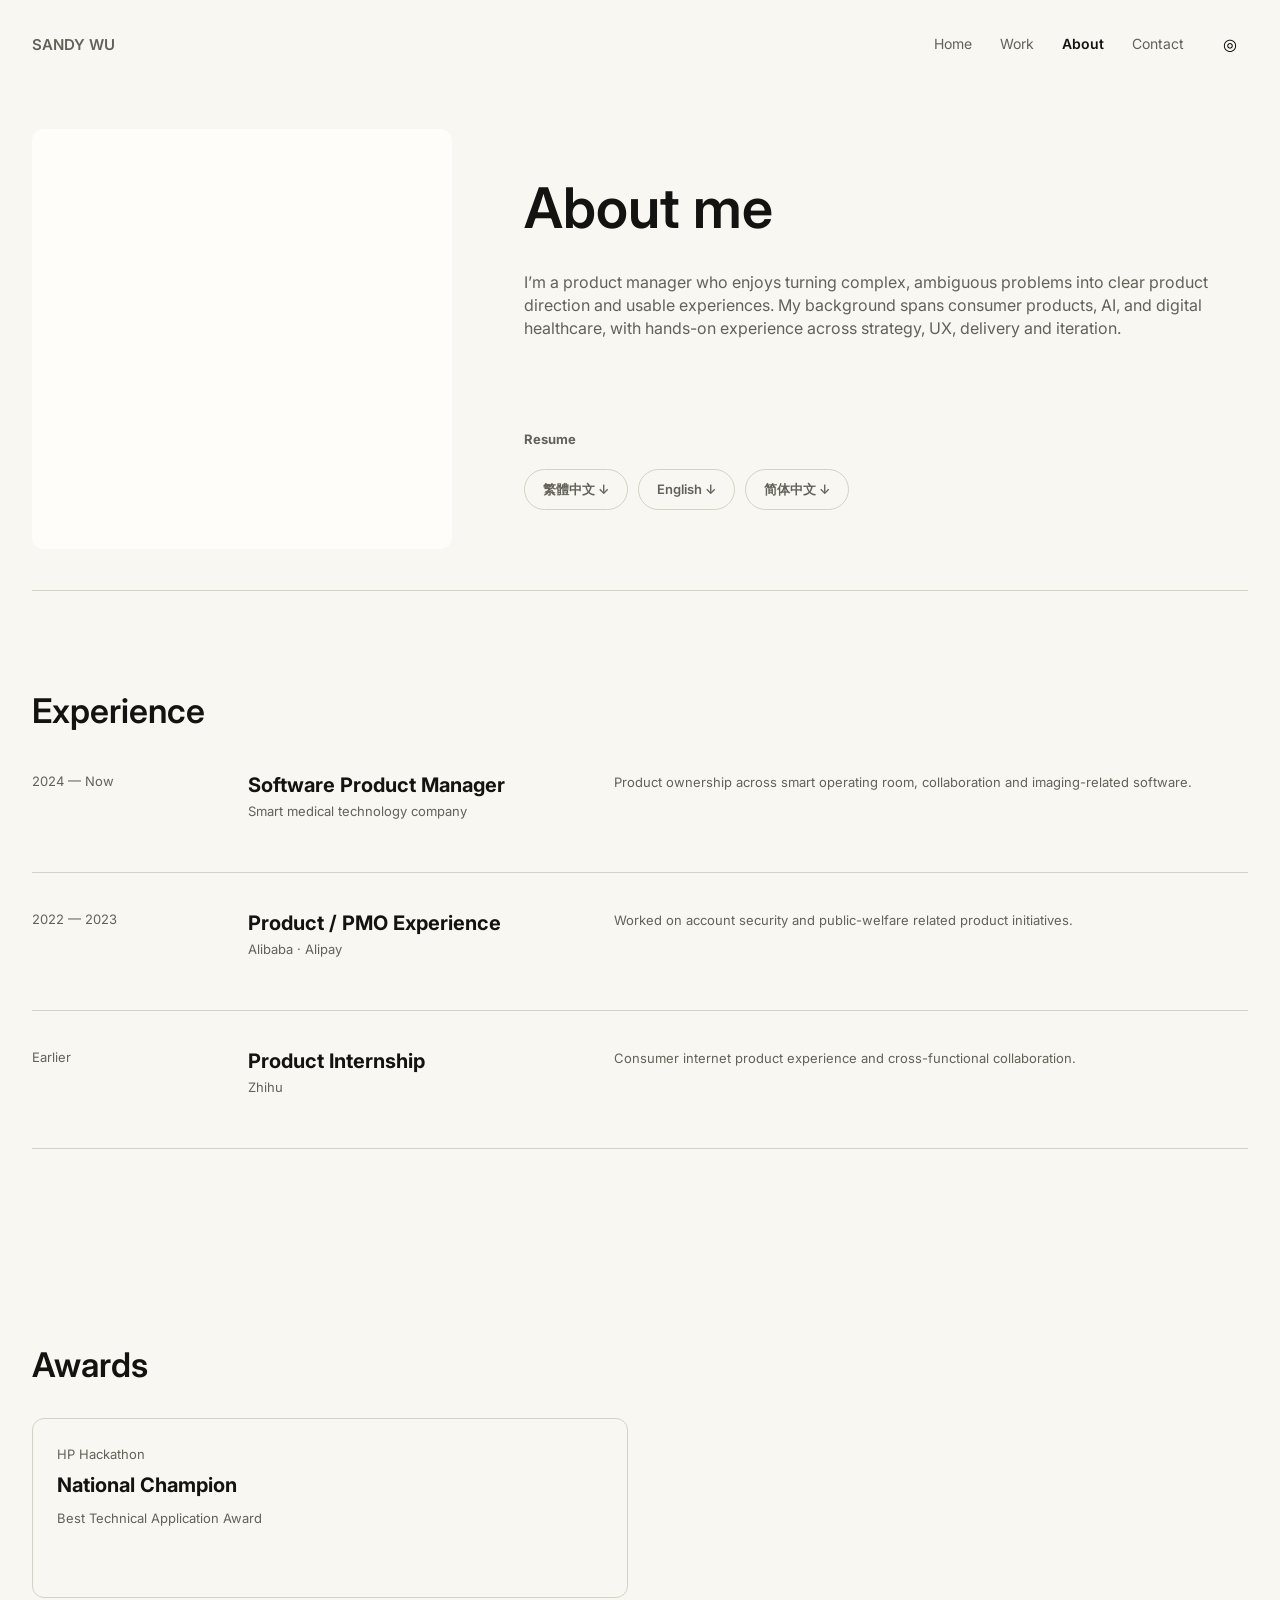
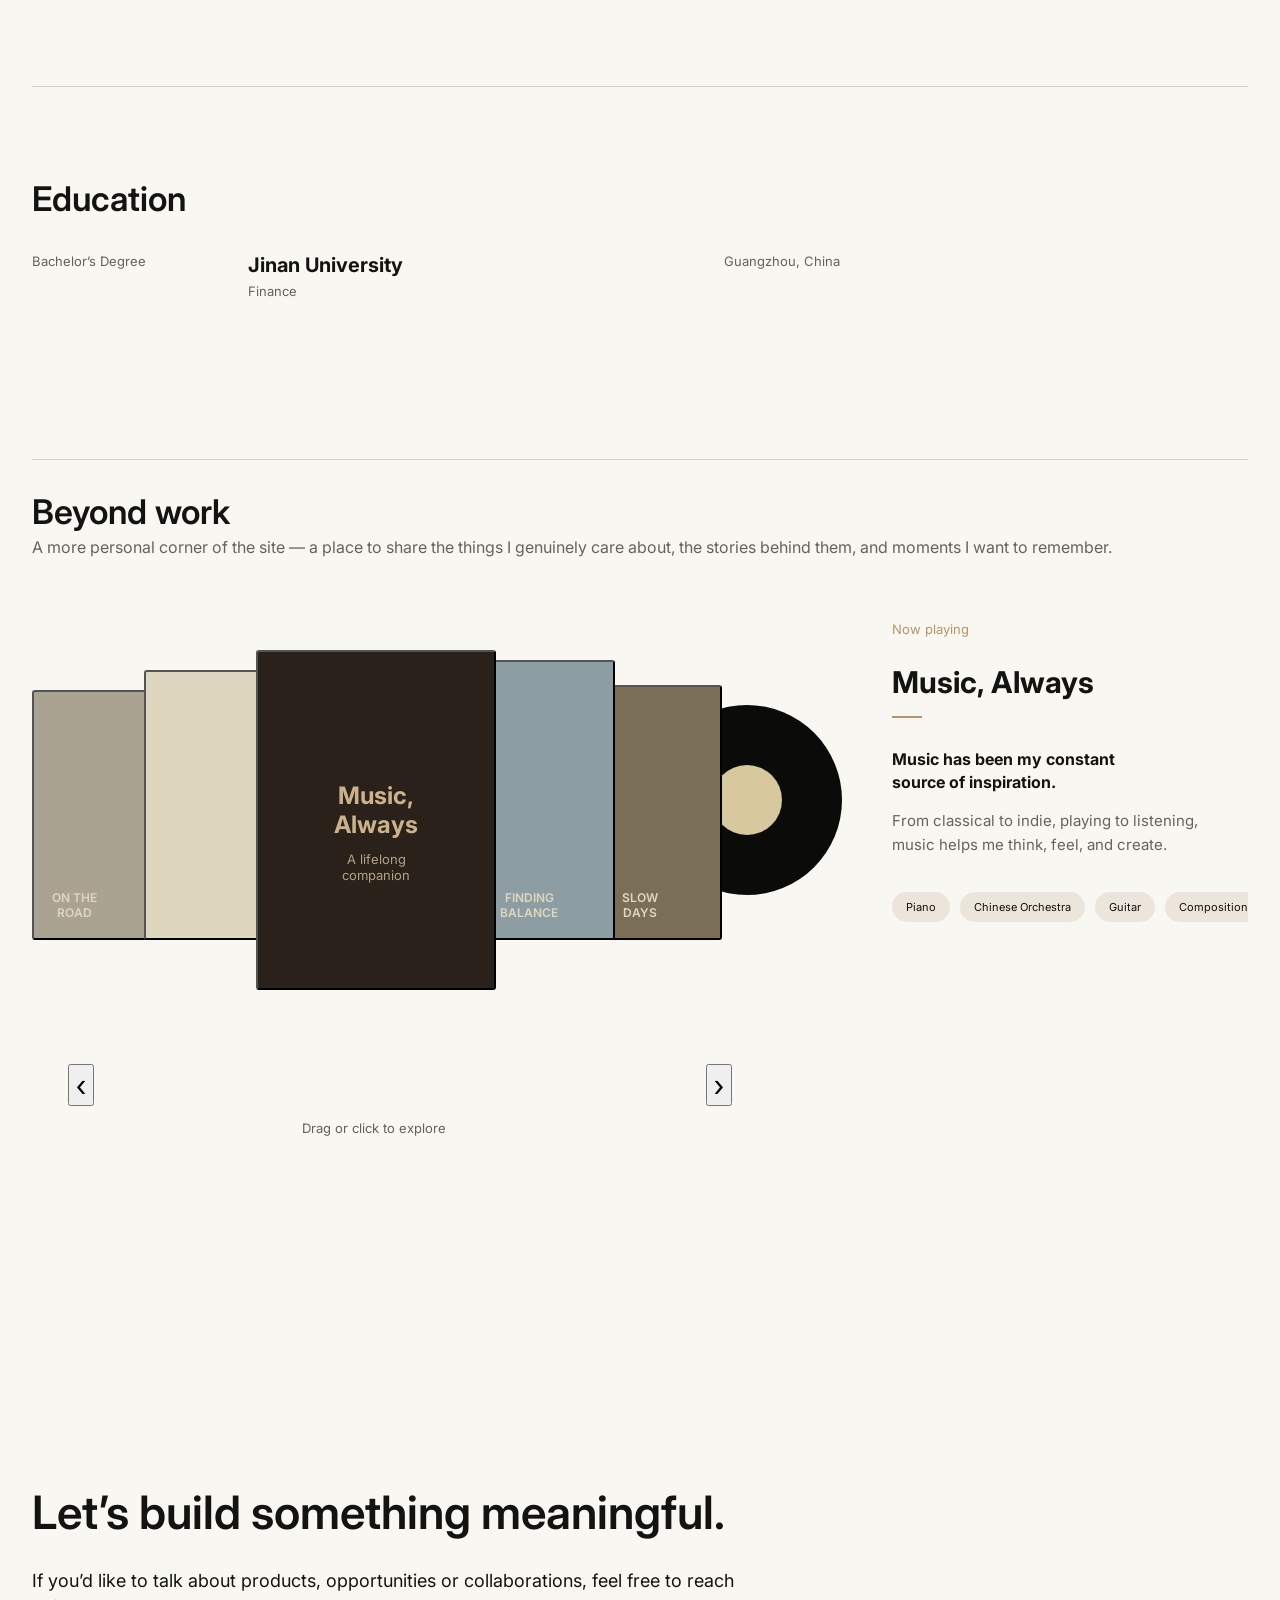
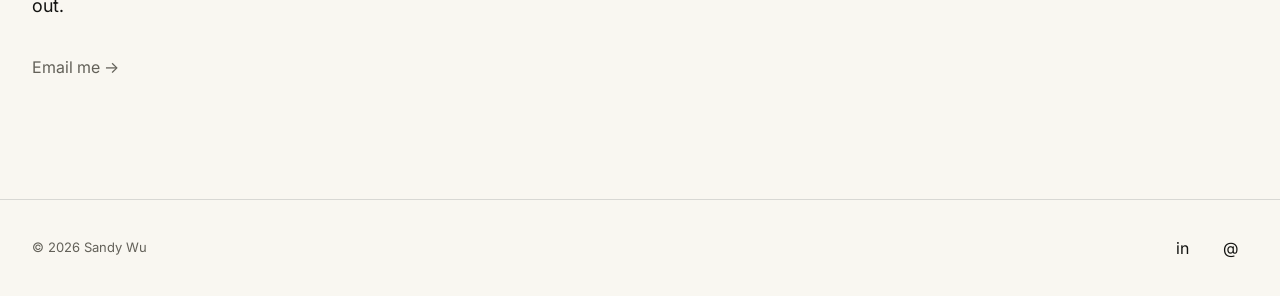
==== commit a30634ff: "Restore interactive Beyond Work carousel" ====
--- a/about.html
+++ b/about.html
@@ -1 +1 @@
-<!doctype html><html lang="en"><head><meta charset="utf-8"><meta name="viewport" content="width=device-width,initial-scale=1"><title>About — Sandy Wu</title><link rel="preconnect" href="https://fonts.googleapis.com"><link rel="preconnect" href="https://fonts.gstatic.com" crossorigin><link href="https://fonts.googleapis.com/css2?family=Inter:wght@400;600&display=swap" rel="stylesheet"><link rel="stylesheet" href="./styles.css"><link rel="stylesheet" href="./about.css"></head><body data-cms-page="about"><header class="site-header"><div class="container nav-wrap"><a class="brand" href="./index.html">SANDY WU</a><nav class="nav"><a class="nav-link" data-i18n-nav="home" href="./index.html">Home</a><a class="nav-link" data-i18n-nav="work" href="./work.html">Work</a><a class="nav-link is-active" data-i18n-nav="about" href="./about.html">About</a><a class="nav-link" data-i18n-nav="contact" href="./contact.html">Contact</a><button class="language-button" aria-label="Change language">◎</button><div class="language-menu" hidden><button data-lang="en">English</button><button data-lang="zh_tw">繁體中文</button><button data-lang="zh_cn">简体中文</button></div></nav></div></header><main><section class="about-intro container"><div class="portrait" id="about-portrait"></div><div class="about-copy"><h1 id="about-title">About me</h1><p id="about-bio"></p><strong>Resume</strong><div class="resume-links"><a id="resume-zh-tw" href="#">繁體中文 ↓</a><a id="resume-en" href="#">English ↓</a><a id="resume-zh-cn" href="#">简体中文 ↓</a></div></div></section><section class="about-section container"><h2>Experience</h2><div id="experience-list"></div></section><section class="awards container"><h2>Awards</h2><div class="award-grid"><article><small>HP Hackathon</small><h3>National Champion</h3><p>Best Technical Application Award</p></article></div></section><section class="education container"><h2>Education</h2><div class="education-row"><span>Bachelor’s Degree</span><div><h3>Jinan University</h3><small>Finance</small></div><span>Guangzhou, China</span></div></section><section class="beyond container"><h2 id="beyond-title">Beyond work</h2><p class="beyond-lead" id="beyond-intro"></p><div class="beyond-layout"><div class="album-stack"><div class="cover road">ON THE<br>ROAD</div><div class="cover harmony">LIVE IN<br>HARMONY</div><div class="cover music"><b>Music,<br>Always</b><span>A lifelong<br>companion</span></div><div class="cover balance">FINDING<br>BALANCE</div><div class="cover slow">SLOW<br>DAYS</div><div class="vinyl"><i></i></div></div><div class="beyond-copy"><small>Now playing</small><h3>Music, Always</h3><i class="accent"></i><strong>Music has been my constant<br>source of inspiration.</strong><p>From classical to indie, playing to listening,<br>music helps me think, feel, and create.</p><div class="tags"><span>Piano</span><span>Chinese Orchestra</span><span>Guitar</span><span>Composition</span></div></div></div></section><section class="contact-cta"><div class="container"><h2>Let’s build something meaningful.</h2><p>If you’d like to talk about products, opportunities or collaborations, feel free to reach out.</p><a class="contact-link" href="mailto:your-email@example.com">Email me →</a></div></section></main><footer class="site-footer"><div class="container footer-wrap"><p>© 2026 Sandy Wu</p><div class="footer-actions"><a class="icon-button" href="#" aria-label="LinkedIn"><span aria-hidden="true">in</span></a><a class="icon-button" href="mailto:your-email@example.com" aria-label="Email"><span aria-hidden="true">@</span></a></div></div></footer><script src="./script.js"></script></body></html>+<!doctype html><html lang="en"><head><meta charset="utf-8"><meta name="viewport" content="width=device-width,initial-scale=1"><title>About — Sandy Wu</title><link rel="preconnect" href="https://fonts.googleapis.com"><link rel="preconnect" href="https://fonts.gstatic.com" crossorigin><link href="https://fonts.googleapis.com/css2?family=Inter:wght@400;600&display=swap" rel="stylesheet"><link rel="stylesheet" href="./styles.css"><link rel="stylesheet" href="./about.css"></head><body data-cms-page="about"><header class="site-header"><div class="container nav-wrap"><a class="brand" href="./index.html">SANDY WU</a><nav class="nav"><a class="nav-link" data-i18n-nav="home" href="./index.html">Home</a><a class="nav-link" data-i18n-nav="work" href="./work.html">Work</a><a class="nav-link is-active" data-i18n-nav="about" href="./about.html">About</a><a class="nav-link" data-i18n-nav="contact" href="./contact.html">Contact</a><button class="language-button" aria-label="Change language">◎</button><div class="language-menu" hidden><button data-lang="en">English</button><button data-lang="zh_tw">繁體中文</button><button data-lang="zh_cn">简体中文</button></div></nav></div></header><main><section class="about-intro container"><div class="portrait" id="about-portrait"></div><div class="about-copy"><h1 id="about-title">About me</h1><p id="about-bio"></p><strong>Resume</strong><div class="resume-links"><a id="resume-zh-tw" href="#">繁體中文 ↓</a><a id="resume-en" href="#">English ↓</a><a id="resume-zh-cn" href="#">简体中文 ↓</a></div></div></section><section class="about-section container"><h2>Experience</h2><div id="experience-list"></div></section><section class="awards container"><h2>Awards</h2><div class="award-grid"><article><small>HP Hackathon</small><h3>National Champion</h3><p>Best Technical Application Award</p></article></div></section><section class="education container"><h2>Education</h2><div class="education-row"><span>Bachelor’s Degree</span><div><h3>Jinan University</h3><small>Finance</small></div><span>Guangzhou, China</span></div></section><section class="beyond container"><h2 id="beyond-title">Beyond work</h2><p class="beyond-lead" id="beyond-intro"></p><div class="beyond-layout"><div class="album-stack" id="album-stack"><button class="cover road" type="button" data-beyond="0"><span>ON THE<br>ROAD</span></button><button class="cover harmony" type="button" data-beyond="1"><span>LIVE IN<br>HARMONY</span></button><button class="cover music is-active" type="button" data-beyond="2"><b>Music,<br>Always</b><span>A lifelong<br>companion</span></button><button class="cover balance" type="button" data-beyond="3"><span>FINDING<br>BALANCE</span></button><button class="cover slow" type="button" data-beyond="4"><span>SLOW<br>DAYS</span></button><div class="vinyl" aria-hidden="true"><i></i></div><div class="selector"><button type="button" class="selector-arrow" id="beyond-prev" aria-label="Previous story">‹</button><div class="selector-track" id="beyond-track"><i id="beyond-knob"></i></div><button type="button" class="selector-arrow" id="beyond-next" aria-label="Next story">›</button><small>Drag or click to explore</small></div></div><div class="beyond-copy" id="beyond-copy"><small>Now playing</small><h3 id="beyond-card-title">Music, Always</h3><i class="accent"></i><strong id="beyond-card-lead">Music has been my constant<br>source of inspiration.</strong><p id="beyond-card-copy">From classical to indie, playing to listening,<br>music helps me think, feel, and create.</p><div class="tags" id="beyond-tags"><span>Piano</span><span>Chinese Orchestra</span><span>Guitar</span><span>Composition</span></div></div></div></section><section class="contact-cta"><div class="container"><h2>Let’s build something meaningful.</h2><p>If you’d like to talk about products, opportunities or collaborations, feel free to reach out.</p><a class="contact-link" href="mailto:your-email@example.com">Email me →</a></div></section></main><footer class="site-footer"><div class="container footer-wrap"><p>© 2026 Sandy Wu</p><div class="footer-actions"><a class="icon-button" href="#" aria-label="LinkedIn"><span aria-hidden="true">in</span></a><a class="icon-button" href="mailto:your-email@example.com" aria-label="Email"><span aria-hidden="true">@</span></a></div></div></footer><script src="./script.js"></script></body></html>
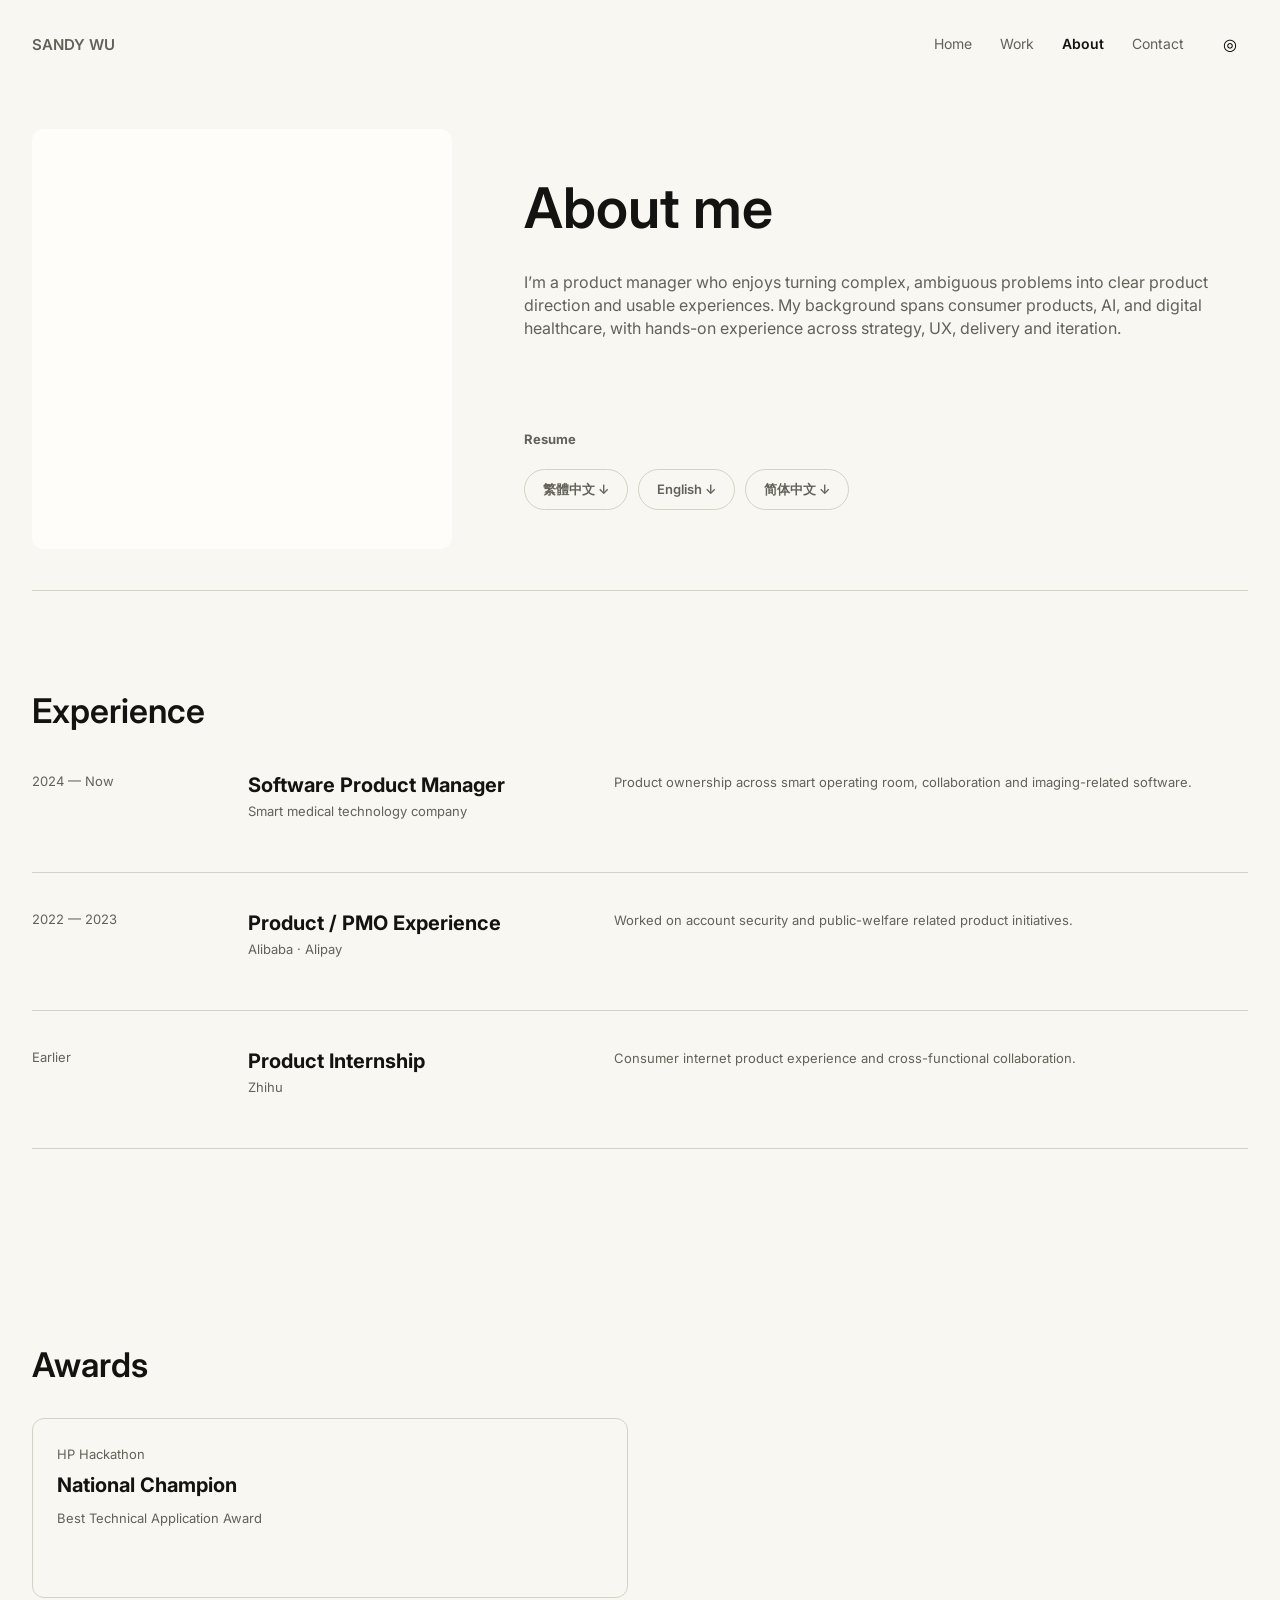
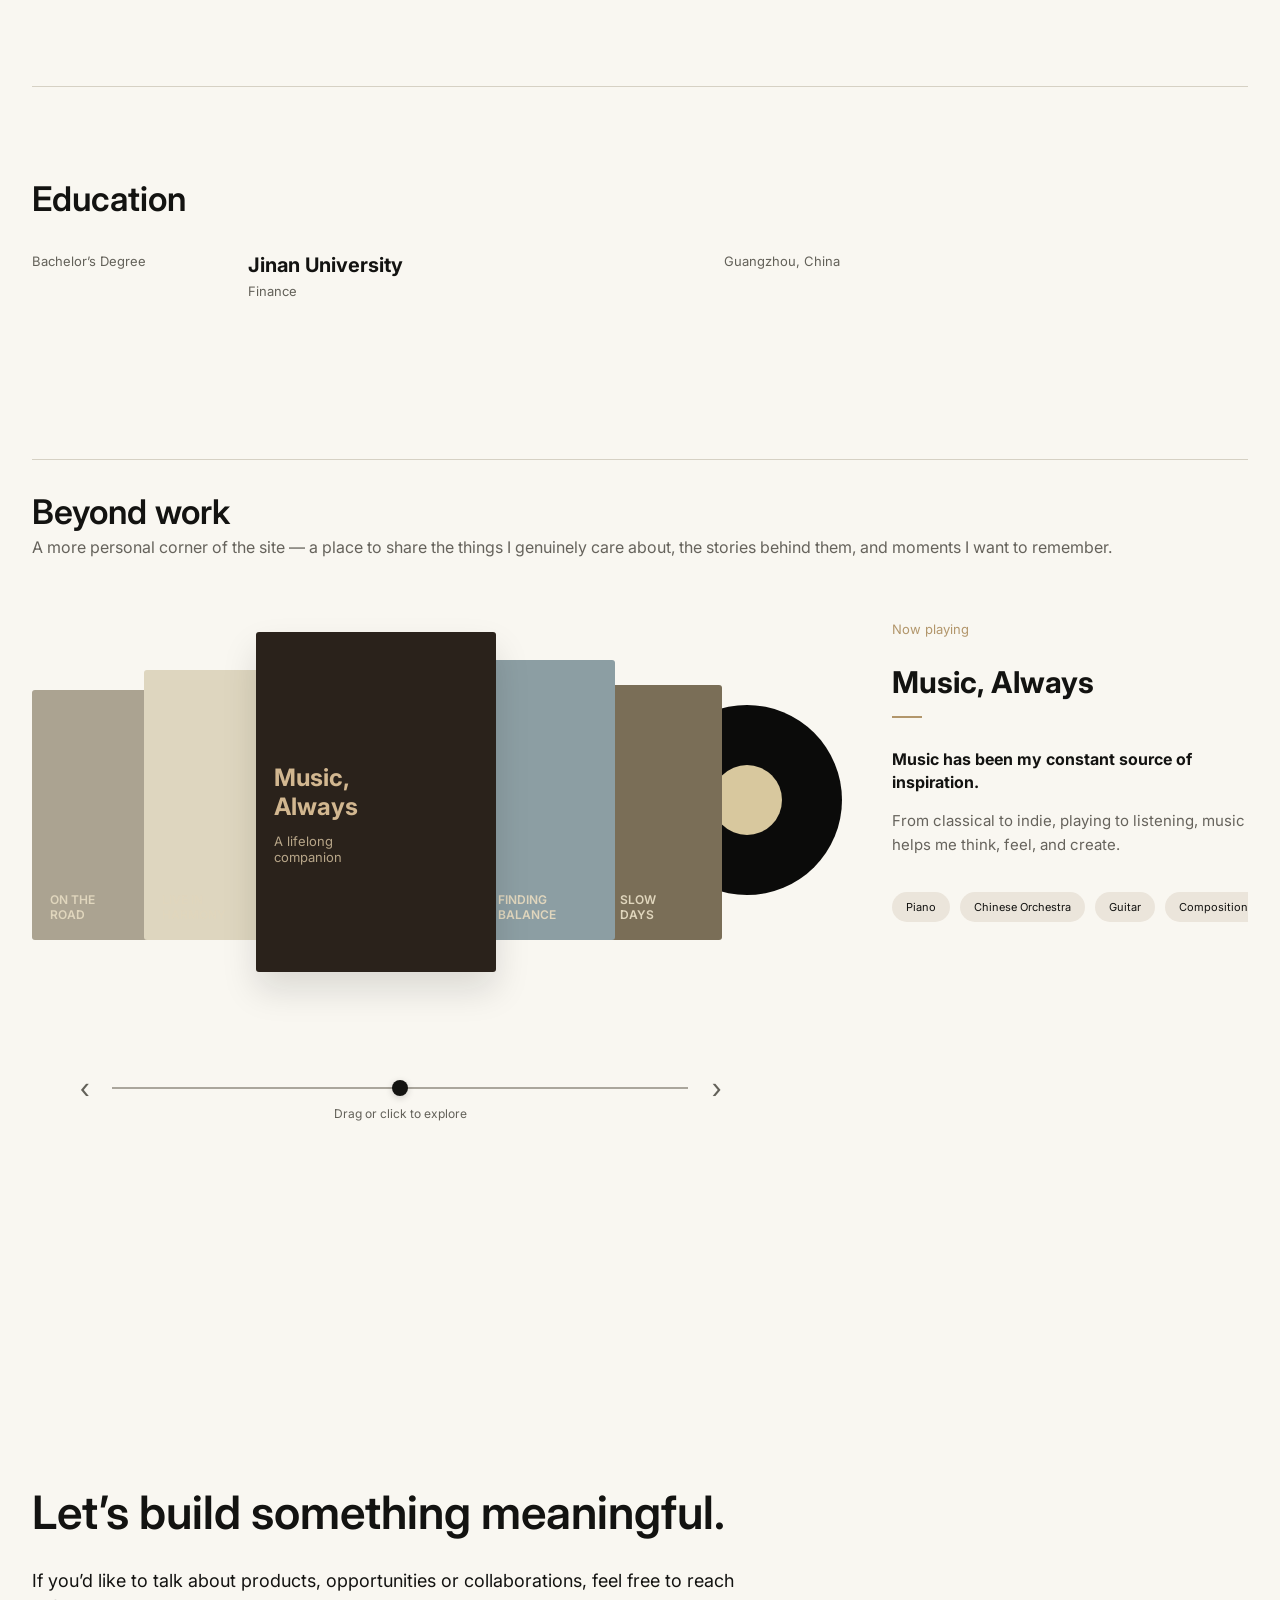
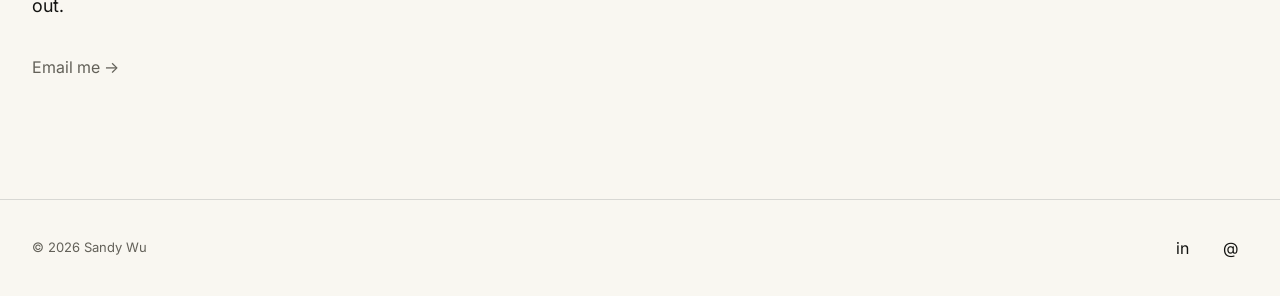
==== commit ca768f52: "Make Beyond Work slider accessible and draggable" ====
--- a/about.html
+++ b/about.html
@@ -1 +1 @@
-<!doctype html><html lang="en"><head><meta charset="utf-8"><meta name="viewport" content="width=device-width,initial-scale=1"><title>About — Sandy Wu</title><link rel="preconnect" href="https://fonts.googleapis.com"><link rel="preconnect" href="https://fonts.gstatic.com" crossorigin><link href="https://fonts.googleapis.com/css2?family=Inter:wght@400;600&display=swap" rel="stylesheet"><link rel="stylesheet" href="./styles.css"><link rel="stylesheet" href="./about.css"></head><body data-cms-page="about"><header class="site-header"><div class="container nav-wrap"><a class="brand" href="./index.html">SANDY WU</a><nav class="nav"><a class="nav-link" data-i18n-nav="home" href="./index.html">Home</a><a class="nav-link" data-i18n-nav="work" href="./work.html">Work</a><a class="nav-link is-active" data-i18n-nav="about" href="./about.html">About</a><a class="nav-link" data-i18n-nav="contact" href="./contact.html">Contact</a><button class="language-button" aria-label="Change language">◎</button><div class="language-menu" hidden><button data-lang="en">English</button><button data-lang="zh_tw">繁體中文</button><button data-lang="zh_cn">简体中文</button></div></nav></div></header><main><section class="about-intro container"><div class="portrait" id="about-portrait"></div><div class="about-copy"><h1 id="about-title">About me</h1><p id="about-bio"></p><strong>Resume</strong><div class="resume-links"><a id="resume-zh-tw" href="#">繁體中文 ↓</a><a id="resume-en" href="#">English ↓</a><a id="resume-zh-cn" href="#">简体中文 ↓</a></div></div></section><section class="about-section container"><h2>Experience</h2><div id="experience-list"></div></section><section class="awards container"><h2>Awards</h2><div class="award-grid"><article><small>HP Hackathon</small><h3>National Champion</h3><p>Best Technical Application Award</p></article></div></section><section class="education container"><h2>Education</h2><div class="education-row"><span>Bachelor’s Degree</span><div><h3>Jinan University</h3><small>Finance</small></div><span>Guangzhou, China</span></div></section><section class="beyond container"><h2 id="beyond-title">Beyond work</h2><p class="beyond-lead" id="beyond-intro"></p><div class="beyond-layout"><div class="album-stack" id="album-stack"><button class="cover road" type="button" data-beyond="0"><span>ON THE<br>ROAD</span></button><button class="cover harmony" type="button" data-beyond="1"><span>LIVE IN<br>HARMONY</span></button><button class="cover music is-active" type="button" data-beyond="2"><b>Music,<br>Always</b><span>A lifelong<br>companion</span></button><button class="cover balance" type="button" data-beyond="3"><span>FINDING<br>BALANCE</span></button><button class="cover slow" type="button" data-beyond="4"><span>SLOW<br>DAYS</span></button><div class="vinyl" aria-hidden="true"><i></i></div><div class="selector"><button type="button" class="selector-arrow" id="beyond-prev" aria-label="Previous story">‹</button><div class="selector-track" id="beyond-track"><i id="beyond-knob"></i></div><button type="button" class="selector-arrow" id="beyond-next" aria-label="Next story">›</button><small>Drag or click to explore</small></div></div><div class="beyond-copy" id="beyond-copy"><small>Now playing</small><h3 id="beyond-card-title">Music, Always</h3><i class="accent"></i><strong id="beyond-card-lead">Music has been my constant<br>source of inspiration.</strong><p id="beyond-card-copy">From classical to indie, playing to listening,<br>music helps me think, feel, and create.</p><div class="tags" id="beyond-tags"><span>Piano</span><span>Chinese Orchestra</span><span>Guitar</span><span>Composition</span></div></div></div></section><section class="contact-cta"><div class="container"><h2>Let’s build something meaningful.</h2><p>If you’d like to talk about products, opportunities or collaborations, feel free to reach out.</p><a class="contact-link" href="mailto:your-email@example.com">Email me →</a></div></section></main><footer class="site-footer"><div class="container footer-wrap"><p>© 2026 Sandy Wu</p><div class="footer-actions"><a class="icon-button" href="#" aria-label="LinkedIn"><span aria-hidden="true">in</span></a><a class="icon-button" href="mailto:your-email@example.com" aria-label="Email"><span aria-hidden="true">@</span></a></div></div></footer><script src="./script.js"></script></body></html>+<!doctype html><html lang="en"><head><meta charset="utf-8"><meta name="viewport" content="width=device-width,initial-scale=1"><title>About — Sandy Wu</title><link rel="preconnect" href="https://fonts.googleapis.com"><link rel="preconnect" href="https://fonts.gstatic.com" crossorigin><link href="https://fonts.googleapis.com/css2?family=Inter:wght@400;600&display=swap" rel="stylesheet"><link rel="stylesheet" href="./styles.css"><link rel="stylesheet" href="./about.css"></head><body data-cms-page="about"><header class="site-header"><div class="container nav-wrap"><a class="brand" href="./index.html">SANDY WU</a><nav class="nav"><a class="nav-link" data-i18n-nav="home" href="./index.html">Home</a><a class="nav-link" data-i18n-nav="work" href="./work.html">Work</a><a class="nav-link is-active" data-i18n-nav="about" href="./about.html">About</a><a class="nav-link" data-i18n-nav="contact" href="./contact.html">Contact</a><button class="language-button" aria-label="Change language">◎</button><div class="language-menu" hidden><button data-lang="en">English</button><button data-lang="zh_tw">繁體中文</button><button data-lang="zh_cn">简体中文</button></div></nav></div></header><main><section class="about-intro container"><div class="portrait" id="about-portrait"></div><div class="about-copy"><h1 id="about-title">About me</h1><p id="about-bio"></p><strong>Resume</strong><div class="resume-links"><a id="resume-zh-tw" href="#">繁體中文 ↓</a><a id="resume-en" href="#">English ↓</a><a id="resume-zh-cn" href="#">简体中文 ↓</a></div></div></section><section class="about-section container"><h2>Experience</h2><div id="experience-list"></div></section><section class="awards container"><h2>Awards</h2><div class="award-grid"><article><small>HP Hackathon</small><h3>National Champion</h3><p>Best Technical Application Award</p></article></div></section><section class="education container"><h2>Education</h2><div class="education-row"><span>Bachelor’s Degree</span><div><h3>Jinan University</h3><small>Finance</small></div><span>Guangzhou, China</span></div></section><section class="beyond container"><h2 id="beyond-title">Beyond work</h2><p class="beyond-lead" id="beyond-intro"></p><div class="beyond-layout"><div class="album-stack" id="album-stack"><button class="cover road" type="button" data-beyond="0"><span>ON THE<br>ROAD</span></button><button class="cover harmony" type="button" data-beyond="1"><span>LIVE IN<br>HARMONY</span></button><button class="cover music is-active" type="button" data-beyond="2"><b>Music,<br>Always</b><span>A lifelong<br>companion</span></button><button class="cover balance" type="button" data-beyond="3"><span>FINDING<br>BALANCE</span></button><button class="cover slow" type="button" data-beyond="4"><span>SLOW<br>DAYS</span></button><div class="vinyl" aria-hidden="true"><i></i></div><div class="selector"><button type="button" class="selector-arrow" id="beyond-prev" aria-label="Previous story">‹</button><div class="selector-track" id="beyond-track" role="slider" tabindex="0" aria-label="Explore Beyond work stories" aria-valuemin="1" aria-valuemax="5" aria-valuenow="3"><span class="selector-line" aria-hidden="true"></span><i id="beyond-knob" aria-hidden="true"></i></div><button type="button" class="selector-arrow" id="beyond-next" aria-label="Next story">›</button><small>Drag or click to explore</small></div></div><div class="beyond-copy" id="beyond-copy"><small>Now playing</small><h3 id="beyond-card-title">Music, Always</h3><i class="accent"></i><strong id="beyond-card-lead">Music has been my constant<br>source of inspiration.</strong><p id="beyond-card-copy">From classical to indie, playing to listening,<br>music helps me think, feel, and create.</p><div class="tags" id="beyond-tags"><span>Piano</span><span>Chinese Orchestra</span><span>Guitar</span><span>Composition</span></div></div></div></section><section class="contact-cta"><div class="container"><h2>Let’s build something meaningful.</h2><p>If you’d like to talk about products, opportunities or collaborations, feel free to reach out.</p><a class="contact-link" href="mailto:your-email@example.com">Email me →</a></div></section></main><footer class="site-footer"><div class="container footer-wrap"><p>© 2026 Sandy Wu</p><div class="footer-actions"><a class="icon-button" href="#" aria-label="LinkedIn"><span aria-hidden="true">in</span></a><a class="icon-button" href="mailto:your-email@example.com" aria-label="Email"><span aria-hidden="true">@</span></a></div></div></footer><script src="./script.js"></script></body></html>
--- a/about.css
+++ b/about.css
@@ -1 +1 @@
-.about-intro{height:502px;display:grid;grid-template-columns:420px 1fr;gap:72px;align-items:center}.portrait{width:420px;height:420px;background:var(--surface);border-radius:12px}.about-copy{padding-left:0}.about-copy h1{margin:0 0 22px;font-size:56px;line-height:1.45;font-weight:600}.about-copy>p{width:720px;max-width:100%;height:138px;margin:0 0 22px;color:var(--muted);font-size:16px;line-height:1.45}.about-copy>strong{display:block;margin-bottom:22px;color:var(--muted);font-size:13px}.resume-links{display:flex;gap:10px}.resume-links a{height:41px;padding:0 18px;border:1px solid #d6d1c4;border-radius:999px;color:var(--muted);font-size:13px;font-weight:600;line-height:1;display:inline-flex;align-items:center;justify-content:center;text-align:center}.about-section{padding:96px 0 104px;border-top:1px solid #d6d1c4}.about-section h2,.awards h2,.education h2,.beyond h2{font-size:34px}.experience-row{height:138px;padding:38px 0;border-bottom:1px solid #d6d1c4;display:grid;grid-template-columns:180px 330px 1fr;gap:36px;color:var(--muted);font-size:13px}.experience-row h3,.education-row h3{margin:0 0 6px;font-size:20px;color:var(--text)}.experience-row small,.education-row small{font-size:13px}.experience-row p{margin:0;line-height:1.45}.awards{padding:88px 0}.award-grid{display:grid;grid-template-columns:1fr 1fr;gap:24px;margin-top:30px}.award-grid article{height:180px;padding:24px;border:1px solid #d6d1c4;border-radius:12px}.award-grid small,.award-grid p{color:var(--muted);font-size:13px}.award-grid h3{margin:10px 0;font-size:20px}.education{padding:88px 0 96px;border-top:1px solid #d6d1c4}.education-row{height:110px;margin-top:30px;display:grid;grid-template-columns:180px 440px 300px;gap:36px;color:var(--muted);font-size:13px}.beyond{height:901px;padding-top:28px;border-top:1px solid #d6d1c4;overflow:hidden}.beyond-lead{margin:0;color:#66635c;font-size:16px;line-height:24px}.beyond-layout{display:grid;grid-template-columns:810px 388px;gap:50px;margin-top:59px}.album-stack{position:relative;height:570px}.cover{position:absolute;bottom:248px;border-radius:3px;padding:18px;color:#e0d6bd;font-size:12px;font-weight:600;display:flex;align-items:flex-end}.road{left:0;width:140px;height:250px;background:#aba391}.harmony{left:112px;width:150px;height:270px;background:#ded6bf}.music{z-index:5;left:224px;bottom:198px;width:240px;height:340px;background:#29211a;color:#ccb28c;display:block;padding-top:42px;font-size:24px;font-weight:400}.music span{display:block;margin-top:12px;color:#b2a185;font-size:13px}.balance{z-index:4;left:448px;width:135px;height:280px;background:#8c9ea3}.slow{z-index:3;left:570px;width:120px;height:255px;background:#7a6e57}.vinyl{position:absolute;z-index:2;left:620px;bottom:293px;width:190px;height:190px;border-radius:50%;background:#0b0b0a}.vinyl i{position:absolute;left:60px;top:60px;width:70px;height:70px;border-radius:50%;background:#d8c89e}.selector{position:absolute;left:36px;bottom:82px;width:664px;font-size:30px;display:flex;align-items:center;justify-content:space-between}.selector span{position:relative;width:560px;height:1px;background:#66635c}.selector span i{position:absolute;left:256px;top:-8px;width:16px;height:16px;border-radius:50%;background:#131311}.selector small{position:absolute;top:56px;left:234px;color:var(--muted);font-size:13px;font-weight:400}.beyond-copy{padding-top:0}.beyond-copy>small{color:#b2966b;font-size:13px}.beyond-copy h3{margin:26px 0 16px;font-size:30px}.accent{display:block;width:30px;height:2px;background:#b2966b;margin-bottom:30px}.beyond-copy strong{display:block;font-size:16px;line-height:23px}.beyond-copy p{color:#66635c;font-size:15px;line-height:23.25px}.tags{display:flex;gap:10px;margin-top:36px}.tags span{height:30px;padding:0 14px;border-radius:15px;background:#ebe5db;display:flex;align-items:center;justify-content:center;font-size:11px;white-space:nowrap}@media(max-width:900px){.about-intro{height:auto;grid-template-columns:1fr;padding-top:40px;padding-bottom:70px}.portrait{width:100%;max-width:420px}.about-copy>p{height:auto}.experience-row{height:auto;grid-template-columns:1fr;gap:12px}.award-grid{grid-template-columns:1fr}.education-row{height:auto;grid-template-columns:1fr}.beyond{height:auto;padding-bottom:80px}.beyond-layout{grid-template-columns:1fr}.album-stack{transform-origin:left top;transform:scale(.75);margin-bottom:-120px}.beyond-copy{padding-top:0}}+.about-intro{height:502px;display:grid;grid-template-columns:420px 1fr;gap:72px;align-items:center}.portrait{width:420px;height:420px;background:var(--surface);border-radius:12px;background-size:cover;background-position:center}.about-copy{padding-left:0}.about-copy h1{margin:0 0 22px;font-size:56px;line-height:1.45;font-weight:600}.about-copy>p{width:720px;max-width:100%;height:138px;margin:0 0 22px;color:var(--muted);font-size:16px;line-height:1.45}.about-copy>strong{display:block;margin-bottom:22px;color:var(--muted);font-size:13px}.resume-links{display:flex;gap:10px}.resume-links a{height:41px;padding:0 18px;border:1px solid #d6d1c4;border-radius:999px;color:var(--muted);font-size:13px;font-weight:600;line-height:1;display:inline-flex;align-items:center;justify-content:center;text-align:center}.about-section{padding:96px 0 104px;border-top:1px solid #d6d1c4}.about-section h2,.awards h2,.education h2,.beyond h2{font-size:34px}.experience-row{height:138px;padding:38px 0;border-bottom:1px solid #d6d1c4;display:grid;grid-template-columns:180px 330px 1fr;gap:36px;color:var(--muted);font-size:13px}.experience-row h3,.education-row h3{margin:0 0 6px;font-size:20px;color:var(--text)}.experience-row small,.education-row small{font-size:13px}.experience-row p{margin:0;line-height:1.45}.awards{padding:88px 0}.award-grid{display:grid;grid-template-columns:1fr 1fr;gap:24px;margin-top:30px}.award-grid article{height:180px;padding:24px;border:1px solid #d6d1c4;border-radius:12px}.award-grid small,.award-grid p{color:var(--muted);font-size:13px}.award-grid h3{margin:10px 0;font-size:20px}.education{padding:88px 0 96px;border-top:1px solid #d6d1c4}.education-row{height:110px;margin-top:30px;display:grid;grid-template-columns:180px 440px 300px;gap:36px;color:var(--muted);font-size:13px}.beyond{height:901px;padding-top:28px;border-top:1px solid #d6d1c4;overflow:hidden}.beyond-lead{margin:0;color:#66635c;font-size:16px;line-height:24px}.beyond-layout{display:grid;grid-template-columns:810px 388px;gap:50px;margin-top:59px}.album-stack{position:relative;height:570px}.cover{position:absolute;bottom:248px;border:0;border-radius:3px;padding:18px;color:#e0d6bd;font:inherit;font-size:12px;font-weight:600;display:flex;align-items:flex-end;text-align:left;cursor:pointer;transition:transform .42s cubic-bezier(.2,.75,.25,1),filter .3s ease,opacity .3s ease,box-shadow .3s ease;transform-origin:center bottom}.cover:hover{transform:translateY(-10px);filter:brightness(1.035)}.cover:focus-visible{outline:2px solid var(--text);outline-offset:4px}.cover.is-active{transform:translateY(-18px);box-shadow:0 18px 35px rgba(19,19,17,.13);filter:brightness(1.03)}.road{left:0;width:140px;height:250px;background:#aba391}.harmony{left:112px;width:150px;height:270px;background:#ded6bf}.music{z-index:5;left:224px;bottom:198px;width:240px;height:340px;background:#29211a;color:#ccb28c;display:block;padding-top:42px;font-size:24px;font-weight:400}.music span{display:block;margin-top:12px;color:#b2a185;font-size:13px}.balance{z-index:4;left:448px;width:135px;height:280px;background:#8c9ea3}.slow{z-index:3;left:570px;width:120px;height:255px;background:#7a6e57}.vinyl{position:absolute;z-index:2;left:620px;bottom:293px;width:190px;height:190px;border-radius:50%;background:#0b0b0a;transition:transform .7s cubic-bezier(.2,.75,.25,1),left .45s ease}.vinyl.is-playing{animation:vinyl-spin 8s linear infinite}.vinyl i{position:absolute;left:60px;top:60px;width:70px;height:70px;border-radius:50%;background:#d8c89e}@keyframes vinyl-spin{to{transform:rotate(360deg)}}.selector{position:absolute;left:36px;bottom:70px;width:664px;height:60px;display:grid;grid-template-columns:32px 1fr 32px;gap:12px;align-items:center}.selector-track{position:relative;width:100%;height:2px;background:#aaa69c;cursor:pointer}.selector-track i{position:absolute;left:50%;top:50%;width:16px;height:16px;border-radius:50%;background:#131311;transform:translate(-50%,-50%);transition:left .38s cubic-bezier(.2,.75,.25,1);box-shadow:0 2px 7px rgba(19,19,17,.18)}.selector-arrow{width:32px;height:32px;border:0;background:transparent;color:var(--muted);font-size:28px;line-height:1;cursor:pointer;display:flex;align-items:center;justify-content:center}.selector-arrow:hover{color:var(--text)}.selector small{position:absolute;top:48px;left:50%;transform:translateX(-50%);color:var(--muted);font-size:12px;font-weight:400;white-space:nowrap}.beyond-copy{padding-top:0;transition:opacity .18s ease,transform .22s ease}.beyond-copy.is-changing{opacity:.25;transform:translateY(6px)}.beyond-copy>small{color:#b2966b;font-size:13px}.beyond-copy h3{margin:26px 0 16px;font-size:30px}.accent{display:block;width:30px;height:2px;background:#b2966b;margin-bottom:30px}.beyond-copy strong{display:block;font-size:16px;line-height:23px}.beyond-copy p{color:#66635c;font-size:15px;line-height:23.25px}.tags{display:flex;flex-wrap:wrap;gap:10px;margin-top:36px}.tags span{height:30px;padding:0 14px;border-radius:15px;background:#ebe5db;display:flex;align-items:center;justify-content:center;font-size:11px;white-space:nowrap}@media(prefers-reduced-motion:reduce){.cover,.vinyl,.selector-track i,.beyond-copy{transition:none!important;animation:none!important}}@media(max-width:900px){.about-intro{height:auto;grid-template-columns:1fr;padding-top:40px;padding-bottom:70px}.portrait{width:100%;max-width:420px}.about-copy>p{height:auto}.experience-row{height:auto;grid-template-columns:1fr;gap:12px}.award-grid{grid-template-columns:1fr}.education-row{height:auto;grid-template-columns:1fr}.beyond{height:auto;padding-bottom:80px}.beyond-layout{grid-template-columns:1fr}.album-stack{transform-origin:left top;transform:scale(.75);margin-bottom:-120px}.beyond-copy{padding-top:0}}
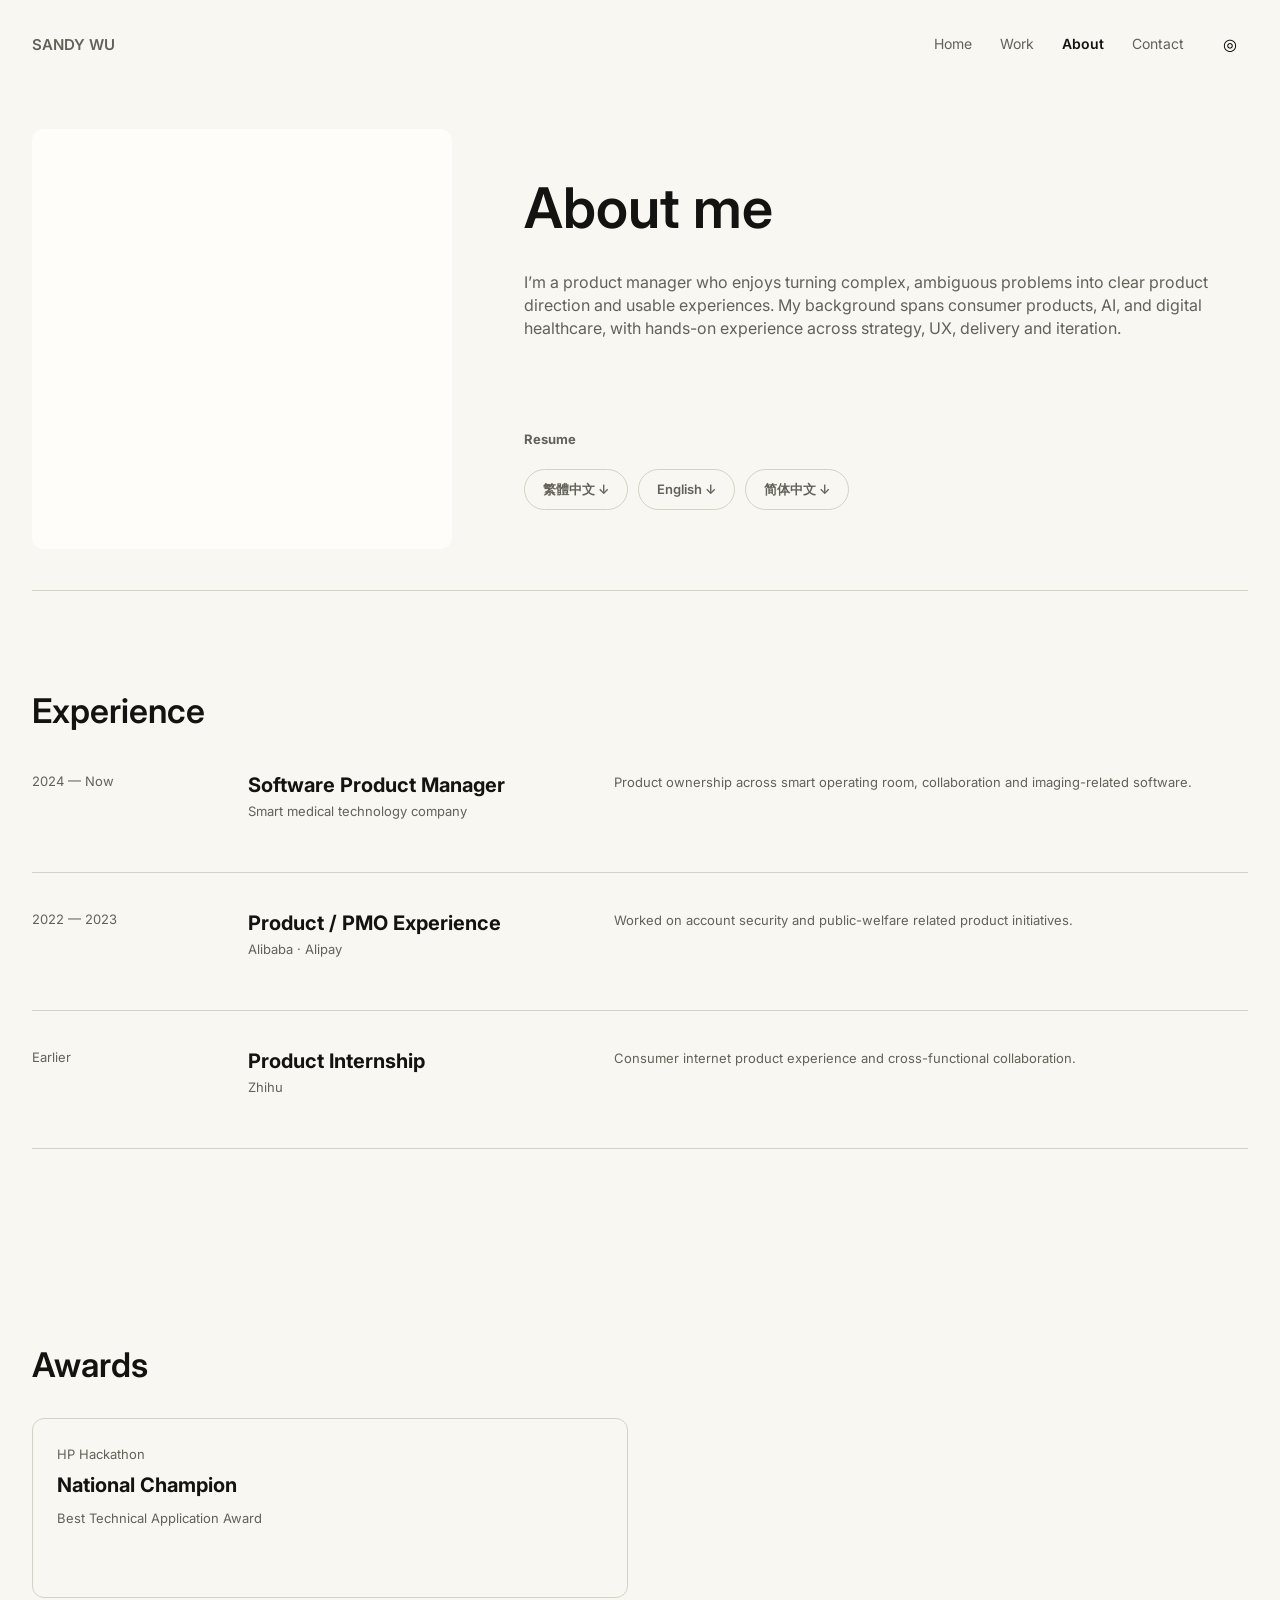
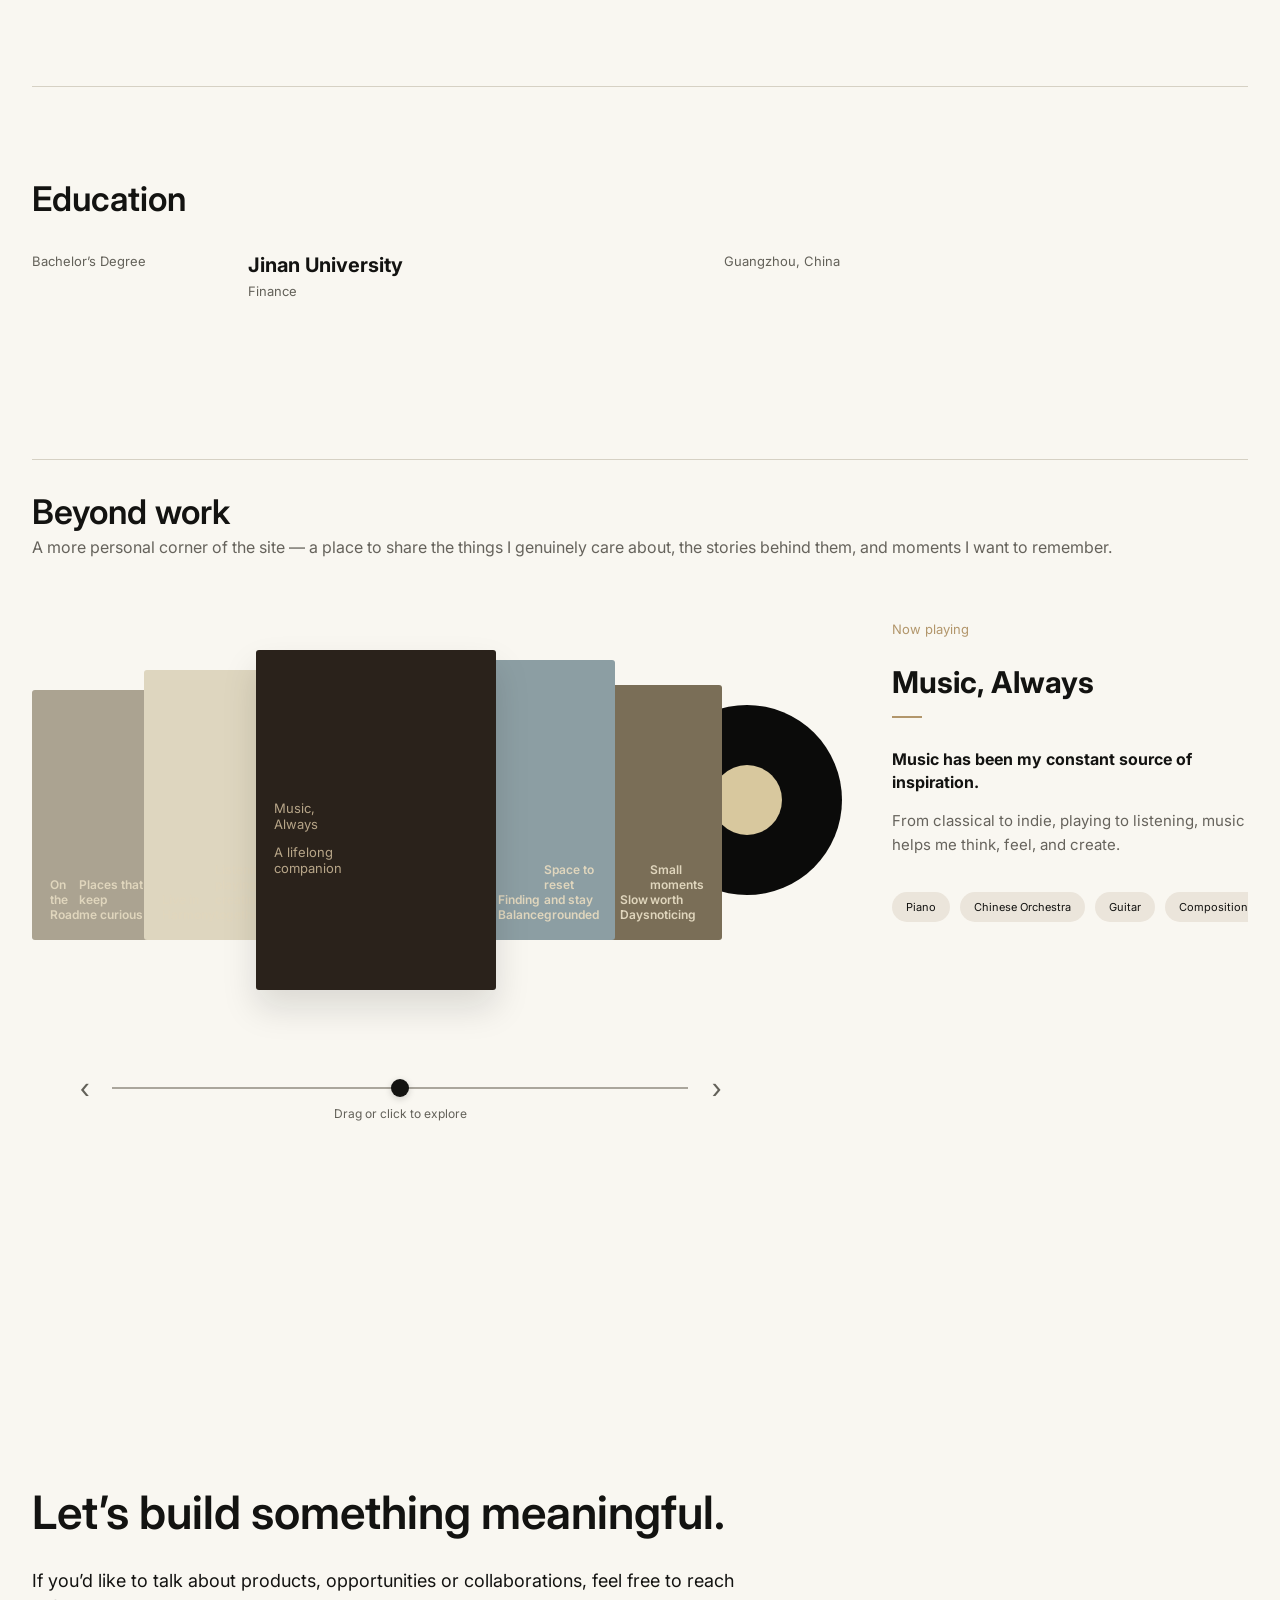
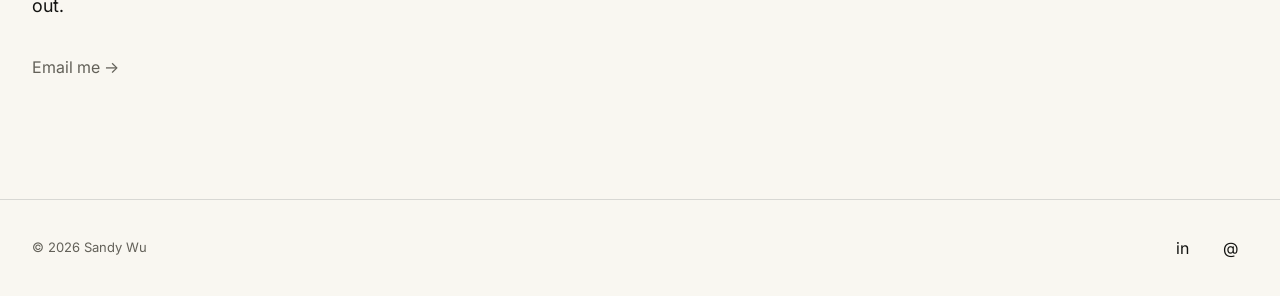
==== commit ac0ef3d1: "Unify Beyond Work album card markup" ====
--- a/about.html
+++ b/about.html
@@ -1 +1 @@
-<!doctype html><html lang="en"><head><meta charset="utf-8"><meta name="viewport" content="width=device-width,initial-scale=1"><title>About — Sandy Wu</title><link rel="preconnect" href="https://fonts.googleapis.com"><link rel="preconnect" href="https://fonts.gstatic.com" crossorigin><link href="https://fonts.googleapis.com/css2?family=Inter:wght@400;600&display=swap" rel="stylesheet"><link rel="stylesheet" href="./styles.css"><link rel="stylesheet" href="./about.css"></head><body data-cms-page="about"><header class="site-header"><div class="container nav-wrap"><a class="brand" href="./index.html">SANDY WU</a><nav class="nav"><a class="nav-link" data-i18n-nav="home" href="./index.html">Home</a><a class="nav-link" data-i18n-nav="work" href="./work.html">Work</a><a class="nav-link is-active" data-i18n-nav="about" href="./about.html">About</a><a class="nav-link" data-i18n-nav="contact" href="./contact.html">Contact</a><button class="language-button" aria-label="Change language">◎</button><div class="language-menu" hidden><button data-lang="en">English</button><button data-lang="zh_tw">繁體中文</button><button data-lang="zh_cn">简体中文</button></div></nav></div></header><main><section class="about-intro container"><div class="portrait" id="about-portrait"></div><div class="about-copy"><h1 id="about-title">About me</h1><p id="about-bio"></p><strong>Resume</strong><div class="resume-links"><a id="resume-zh-tw" href="#">繁體中文 ↓</a><a id="resume-en" href="#">English ↓</a><a id="resume-zh-cn" href="#">简体中文 ↓</a></div></div></section><section class="about-section container"><h2>Experience</h2><div id="experience-list"></div></section><section class="awards container"><h2>Awards</h2><div class="award-grid"><article><small>HP Hackathon</small><h3>National Champion</h3><p>Best Technical Application Award</p></article></div></section><section class="education container"><h2>Education</h2><div class="education-row"><span>Bachelor’s Degree</span><div><h3>Jinan University</h3><small>Finance</small></div><span>Guangzhou, China</span></div></section><section class="beyond container"><h2 id="beyond-title">Beyond work</h2><p class="beyond-lead" id="beyond-intro"></p><div class="beyond-layout"><div class="album-stack" id="album-stack"><button class="cover road" type="button" data-beyond="0"><span>ON THE<br>ROAD</span></button><button class="cover harmony" type="button" data-beyond="1"><span>LIVE IN<br>HARMONY</span></button><button class="cover music is-active" type="button" data-beyond="2"><b>Music,<br>Always</b><span>A lifelong<br>companion</span></button><button class="cover balance" type="button" data-beyond="3"><span>FINDING<br>BALANCE</span></button><button class="cover slow" type="button" data-beyond="4"><span>SLOW<br>DAYS</span></button><div class="vinyl" aria-hidden="true"><i></i></div><div class="selector"><button type="button" class="selector-arrow" id="beyond-prev" aria-label="Previous story">‹</button><div class="selector-track" id="beyond-track" role="slider" tabindex="0" aria-label="Explore Beyond work stories" aria-valuemin="1" aria-valuemax="5" aria-valuenow="3"><span class="selector-line" aria-hidden="true"></span><i id="beyond-knob" aria-hidden="true"></i></div><button type="button" class="selector-arrow" id="beyond-next" aria-label="Next story">›</button><small>Drag or click to explore</small></div></div><div class="beyond-copy" id="beyond-copy"><small>Now playing</small><h3 id="beyond-card-title">Music, Always</h3><i class="accent"></i><strong id="beyond-card-lead">Music has been my constant<br>source of inspiration.</strong><p id="beyond-card-copy">From classical to indie, playing to listening,<br>music helps me think, feel, and create.</p><div class="tags" id="beyond-tags"><span>Piano</span><span>Chinese Orchestra</span><span>Guitar</span><span>Composition</span></div></div></div></section><section class="contact-cta"><div class="container"><h2>Let’s build something meaningful.</h2><p>If you’d like to talk about products, opportunities or collaborations, feel free to reach out.</p><a class="contact-link" href="mailto:your-email@example.com">Email me →</a></div></section></main><footer class="site-footer"><div class="container footer-wrap"><p>© 2026 Sandy Wu</p><div class="footer-actions"><a class="icon-button" href="#" aria-label="LinkedIn"><span aria-hidden="true">in</span></a><a class="icon-button" href="mailto:your-email@example.com" aria-label="Email"><span aria-hidden="true">@</span></a></div></div></footer><script src="./script.js"></script></body></html>+<!doctype html><html lang="en"><head><meta charset="utf-8"><meta name="viewport" content="width=device-width,initial-scale=1"><title>About — Sandy Wu</title><link rel="preconnect" href="https://fonts.googleapis.com"><link rel="preconnect" href="https://fonts.gstatic.com" crossorigin><link href="https://fonts.googleapis.com/css2?family=Inter:wght@400;600&display=swap" rel="stylesheet"><link rel="stylesheet" href="./styles.css"><link rel="stylesheet" href="./about.css"></head><body data-cms-page="about"><header class="site-header"><div class="container nav-wrap"><a class="brand" href="./index.html">SANDY WU</a><nav class="nav"><a class="nav-link" data-i18n-nav="home" href="./index.html">Home</a><a class="nav-link" data-i18n-nav="work" href="./work.html">Work</a><a class="nav-link is-active" data-i18n-nav="about" href="./about.html">About</a><a class="nav-link" data-i18n-nav="contact" href="./contact.html">Contact</a><button class="language-button" aria-label="Change language">◎</button><div class="language-menu" hidden><button data-lang="en">English</button><button data-lang="zh_tw">繁體中文</button><button data-lang="zh_cn">简体中文</button></div></nav></div></header><main><section class="about-intro container"><div class="portrait" id="about-portrait"></div><div class="about-copy"><h1 id="about-title">About me</h1><p id="about-bio"></p><strong>Resume</strong><div class="resume-links"><a id="resume-zh-tw" href="#">繁體中文 ↓</a><a id="resume-en" href="#">English ↓</a><a id="resume-zh-cn" href="#">简体中文 ↓</a></div></div></section><section class="about-section container"><h2>Experience</h2><div id="experience-list"></div></section><section class="awards container"><h2>Awards</h2><div class="award-grid"><article><small>HP Hackathon</small><h3>National Champion</h3><p>Best Technical Application Award</p></article></div></section><section class="education container"><h2>Education</h2><div class="education-row"><span>Bachelor’s Degree</span><div><h3>Jinan University</h3><small>Finance</small></div><span>Guangzhou, China</span></div></section><section class="beyond container"><h2 id="beyond-title">Beyond work</h2><p class="beyond-lead" id="beyond-intro"></p><div class="beyond-layout"><div class="album-stack" id="album-stack"><button class="cover road" type="button" data-beyond="0"><span class="cover-title">On the<br>Road</span><span class="cover-subtitle">Places that keep<br>me curious</span></button><button class="cover harmony" type="button" data-beyond="1"><span class="cover-title">Live in<br>Harmony</span><span class="cover-subtitle">Listening, playing,<br>creating together</span></button><button class="cover music is-active" type="button" data-beyond="2"><span class="cover-title">Music,<br>Always</span><span class="cover-subtitle">A lifelong<br>companion</span></button><button class="cover balance" type="button" data-beyond="3"><span class="cover-title">Finding<br>Balance</span><span class="cover-subtitle">Space to reset<br>and stay grounded</span></button><button class="cover slow" type="button" data-beyond="4"><span class="cover-title">Slow<br>Days</span><span class="cover-subtitle">Small moments<br>worth noticing</span></button><div class="vinyl" aria-hidden="true"><i></i></div><div class="selector"><button type="button" class="selector-arrow" id="beyond-prev" aria-label="Previous story">‹</button><div class="selector-track" id="beyond-track" role="slider" tabindex="0" aria-label="Explore Beyond work stories" aria-valuemin="1" aria-valuemax="5" aria-valuenow="3"><span class="selector-line" aria-hidden="true"></span><i id="beyond-knob" aria-hidden="true"></i></div><button type="button" class="selector-arrow" id="beyond-next" aria-label="Next story">›</button><small>Drag or click to explore</small></div></div><div class="beyond-copy" id="beyond-copy"><small>Now playing</small><h3 id="beyond-card-title">Music, Always</h3><i class="accent"></i><strong id="beyond-card-lead">Music has been my constant<br>source of inspiration.</strong><p id="beyond-card-copy">From classical to indie, playing to listening,<br>music helps me think, feel, and create.</p><div class="tags" id="beyond-tags"><span>Piano</span><span>Chinese Orchestra</span><span>Guitar</span><span>Composition</span></div></div></div></section><section class="contact-cta"><div class="container"><h2>Let’s build something meaningful.</h2><p>If you’d like to talk about products, opportunities or collaborations, feel free to reach out.</p><a class="contact-link" href="mailto:your-email@example.com">Email me →</a></div></section></main><footer class="site-footer"><div class="container footer-wrap"><p>© 2026 Sandy Wu</p><div class="footer-actions"><a class="icon-button" href="#" aria-label="LinkedIn"><span aria-hidden="true">in</span></a><a class="icon-button" href="mailto:your-email@example.com" aria-label="Email"><span aria-hidden="true">@</span></a></div></div></footer><script src="./script.js"></script></body></html>
--- a/about.css
+++ b/about.css
@@ -1 +1 @@
-.about-intro{height:502px;display:grid;grid-template-columns:420px 1fr;gap:72px;align-items:center}.portrait{width:420px;height:420px;background:var(--surface);border-radius:12px;background-size:cover;background-position:center}.about-copy{padding-left:0}.about-copy h1{margin:0 0 22px;font-size:56px;line-height:1.45;font-weight:600}.about-copy>p{width:720px;max-width:100%;height:138px;margin:0 0 22px;color:var(--muted);font-size:16px;line-height:1.45}.about-copy>strong{display:block;margin-bottom:22px;color:var(--muted);font-size:13px}.resume-links{display:flex;gap:10px}.resume-links a{height:41px;padding:0 18px;border:1px solid #d6d1c4;border-radius:999px;color:var(--muted);font-size:13px;font-weight:600;line-height:1;display:inline-flex;align-items:center;justify-content:center;text-align:center}.about-section{padding:96px 0 104px;border-top:1px solid #d6d1c4}.about-section h2,.awards h2,.education h2,.beyond h2{font-size:34px}.experience-row{height:138px;padding:38px 0;border-bottom:1px solid #d6d1c4;display:grid;grid-template-columns:180px 330px 1fr;gap:36px;color:var(--muted);font-size:13px}.experience-row h3,.education-row h3{margin:0 0 6px;font-size:20px;color:var(--text)}.experience-row small,.education-row small{font-size:13px}.experience-row p{margin:0;line-height:1.45}.awards{padding:88px 0}.award-grid{display:grid;grid-template-columns:1fr 1fr;gap:24px;margin-top:30px}.award-grid article{height:180px;padding:24px;border:1px solid #d6d1c4;border-radius:12px}.award-grid small,.award-grid p{color:var(--muted);font-size:13px}.award-grid h3{margin:10px 0;font-size:20px}.education{padding:88px 0 96px;border-top:1px solid #d6d1c4}.education-row{height:110px;margin-top:30px;display:grid;grid-template-columns:180px 440px 300px;gap:36px;color:var(--muted);font-size:13px}.beyond{height:901px;padding-top:28px;border-top:1px solid #d6d1c4;overflow:hidden}.beyond-lead{margin:0;color:#66635c;font-size:16px;line-height:24px}.beyond-layout{display:grid;grid-template-columns:810px 388px;gap:50px;margin-top:59px}.album-stack{position:relative;height:570px}.cover{position:absolute;bottom:248px;border:0;border-radius:3px;padding:18px;color:#e0d6bd;font:inherit;font-size:12px;font-weight:600;display:flex;align-items:flex-end;text-align:left;cursor:pointer;transition:transform .42s cubic-bezier(.2,.75,.25,1),filter .3s ease,opacity .3s ease,box-shadow .3s ease;transform-origin:center bottom}.cover:hover{transform:translateY(-10px);filter:brightness(1.035)}.cover:focus-visible{outline:2px solid var(--text);outline-offset:4px}.cover.is-active{transform:translateY(-18px);box-shadow:0 18px 35px rgba(19,19,17,.13);filter:brightness(1.03)}.road{left:0;width:140px;height:250px;background:#aba391}.harmony{left:112px;width:150px;height:270px;background:#ded6bf}.music{z-index:5;left:224px;bottom:198px;width:240px;height:340px;background:#29211a;color:#ccb28c;display:block;padding-top:42px;font-size:24px;font-weight:400}.music span{display:block;margin-top:12px;color:#b2a185;font-size:13px}.balance{z-index:4;left:448px;width:135px;height:280px;background:#8c9ea3}.slow{z-index:3;left:570px;width:120px;height:255px;background:#7a6e57}.vinyl{position:absolute;z-index:2;left:620px;bottom:293px;width:190px;height:190px;border-radius:50%;background:#0b0b0a;transition:transform .7s cubic-bezier(.2,.75,.25,1),left .45s ease}.vinyl.is-playing{animation:vinyl-spin 8s linear infinite}.vinyl i{position:absolute;left:60px;top:60px;width:70px;height:70px;border-radius:50%;background:#d8c89e}@keyframes vinyl-spin{to{transform:rotate(360deg)}}.selector{position:absolute;left:36px;bottom:70px;width:664px;height:60px;display:grid;grid-template-columns:32px 1fr 32px;gap:12px;align-items:center}.selector-track{position:relative;width:100%;height:2px;background:#aaa69c;cursor:pointer}.selector-track i{position:absolute;left:50%;top:50%;width:16px;height:16px;border-radius:50%;background:#131311;transform:translate(-50%,-50%);transition:left .38s cubic-bezier(.2,.75,.25,1);box-shadow:0 2px 7px rgba(19,19,17,.18)}.selector-arrow{width:32px;height:32px;border:0;background:transparent;color:var(--muted);font-size:28px;line-height:1;cursor:pointer;display:flex;align-items:center;justify-content:center}.selector-arrow:hover{color:var(--text)}.selector small{position:absolute;top:48px;left:50%;transform:translateX(-50%);color:var(--muted);font-size:12px;font-weight:400;white-space:nowrap}.beyond-copy{padding-top:0;transition:opacity .18s ease,transform .22s ease}.beyond-copy.is-changing{opacity:.25;transform:translateY(6px)}.beyond-copy>small{color:#b2966b;font-size:13px}.beyond-copy h3{margin:26px 0 16px;font-size:30px}.accent{display:block;width:30px;height:2px;background:#b2966b;margin-bottom:30px}.beyond-copy strong{display:block;font-size:16px;line-height:23px}.beyond-copy p{color:#66635c;font-size:15px;line-height:23.25px}.tags{display:flex;flex-wrap:wrap;gap:10px;margin-top:36px}.tags span{height:30px;padding:0 14px;border-radius:15px;background:#ebe5db;display:flex;align-items:center;justify-content:center;font-size:11px;white-space:nowrap}@media(prefers-reduced-motion:reduce){.cover,.vinyl,.selector-track i,.beyond-copy{transition:none!important;animation:none!important}}@media(max-width:900px){.about-intro{height:auto;grid-template-columns:1fr;padding-top:40px;padding-bottom:70px}.portrait{width:100%;max-width:420px}.about-copy>p{height:auto}.experience-row{height:auto;grid-template-columns:1fr;gap:12px}.award-grid{grid-template-columns:1fr}.education-row{height:auto;grid-template-columns:1fr}.beyond{height:auto;padding-bottom:80px}.beyond-layout{grid-template-columns:1fr}.album-stack{transform-origin:left top;transform:scale(.75);margin-bottom:-120px}.beyond-copy{padding-top:0}}+.about-intro{height:502px;display:grid;grid-template-columns:420px 1fr;gap:72px;align-items:center}.portrait{width:420px;height:420px;background:var(--surface);border-radius:12px;background-size:cover;background-position:center}.about-copy{padding-left:0}.about-copy h1{margin:0 0 22px;font-size:56px;line-height:1.45;font-weight:600}.about-copy>p{width:720px;max-width:100%;height:138px;margin:0 0 22px;color:var(--muted);font-size:16px;line-height:1.45}.about-copy>strong{display:block;margin-bottom:22px;color:var(--muted);font-size:13px}.resume-links{display:flex;gap:10px}.resume-links a{height:41px;padding:0 18px;border:1px solid #d6d1c4;border-radius:999px;color:var(--muted);font-size:13px;font-weight:600;line-height:1;display:inline-flex;align-items:center;justify-content:center;text-align:center}.about-section{padding:96px 0 104px;border-top:1px solid #d6d1c4}.about-section h2,.awards h2,.education h2,.beyond h2{font-size:34px}.experience-row{height:138px;padding:38px 0;border-bottom:1px solid #d6d1c4;display:grid;grid-template-columns:180px 330px 1fr;gap:36px;color:var(--muted);font-size:13px}.experience-row h3,.education-row h3{margin:0 0 6px;font-size:20px;color:var(--text)}.experience-row small,.education-row small{font-size:13px}.experience-row p{margin:0;line-height:1.45}.awards{padding:88px 0}.award-grid{display:grid;grid-template-columns:1fr 1fr;gap:24px;margin-top:30px}.award-grid article{height:180px;padding:24px;border:1px solid #d6d1c4;border-radius:12px}.award-grid small,.award-grid p{color:var(--muted);font-size:13px}.award-grid h3{margin:10px 0;font-size:20px}.education{padding:88px 0 96px;border-top:1px solid #d6d1c4}.education-row{height:110px;margin-top:30px;display:grid;grid-template-columns:180px 440px 300px;gap:36px;color:var(--muted);font-size:13px}.beyond{height:901px;padding-top:28px;border-top:1px solid #d6d1c4;overflow:hidden}.beyond-lead{margin:0;color:#66635c;font-size:16px;line-height:24px}.beyond-layout{display:grid;grid-template-columns:810px 388px;gap:50px;margin-top:59px}.album-stack{position:relative;height:570px}.cover{position:absolute;border:0;border-radius:3px;padding:18px;color:#e0d6bd;font:inherit;font-size:12px;font-weight:600;display:flex;align-items:flex-end;text-align:left;cursor:pointer;transform-origin:center bottom;transition:left .48s cubic-bezier(.2,.75,.25,1),bottom .48s cubic-bezier(.2,.75,.25,1),width .48s cubic-bezier(.2,.75,.25,1),height .48s cubic-bezier(.2,.75,.25,1),transform .35s ease,filter .3s ease,opacity .3s ease,box-shadow .3s ease}.cover:hover{filter:brightness(1.035)}.cover:focus-visible{outline:2px solid var(--text);outline-offset:4px}.cover.is-active{box-shadow:0 18px 35px rgba(19,19,17,.13);filter:brightness(1.03)}.road{background:#aba391}.harmony{background:#ded6bf}.music{background:#29211a;color:#ccb28c;display:block;padding-top:42px;font-size:24px;font-weight:400}.music span{display:block;margin-top:12px;color:#b2a185;font-size:13px}.balance{background:#8c9ea3}.slow{background:#7a6e57}.vinyl{position:absolute;z-index:2;left:620px;bottom:293px;width:190px;height:190px;border-radius:50%;background:#0b0b0a;transition:transform .7s cubic-bezier(.2,.75,.25,1),left .45s ease}.vinyl.is-playing{animation:vinyl-spin 8s linear infinite}.vinyl i{position:absolute;left:60px;top:60px;width:70px;height:70px;border-radius:50%;background:#d8c89e}@keyframes vinyl-spin{to{transform:rotate(360deg)}}.selector{position:absolute;z-index:20;left:36px;bottom:70px;width:664px;height:60px;display:grid;grid-template-columns:32px 1fr 32px;gap:12px;align-items:center}.selector-track{position:relative;width:100%;height:36px;cursor:grab;touch-action:none;user-select:none;outline:none}.selector-track:active{cursor:grabbing}.selector-track:focus-visible{outline:1px solid var(--muted);outline-offset:3px;border-radius:3px}.selector-line{position:absolute;left:0;right:0;top:50%;height:2px;transform:translateY(-50%);background:#aaa69c;pointer-events:none}.selector-track i{position:absolute;z-index:2;left:50%;top:50%;width:18px;height:18px;border-radius:50%;background:#131311;transform:translate(-50%,-50%);transition:left .28s cubic-bezier(.2,.75,.25,1);box-shadow:0 2px 7px rgba(19,19,17,.18);pointer-events:none}.selector-arrow{width:32px;height:32px;border:0;background:transparent;color:var(--muted);font-size:28px;line-height:1;cursor:pointer;display:flex;align-items:center;justify-content:center}.selector-arrow:hover{color:var(--text)}.selector small{position:absolute;top:48px;left:50%;transform:translateX(-50%);color:var(--muted);font-size:12px;font-weight:400;white-space:nowrap}.beyond-copy{padding-top:0;transition:opacity .18s ease,transform .22s ease}.beyond-copy.is-changing{opacity:.25;transform:translateY(6px)}.beyond-copy>small{color:#b2966b;font-size:13px}.beyond-copy h3{margin:26px 0 16px;font-size:30px}.accent{display:block;width:30px;height:2px;background:#b2966b;margin-bottom:30px}.beyond-copy strong{display:block;font-size:16px;line-height:23px}.beyond-copy p{color:#66635c;font-size:15px;line-height:23.25px}.tags{display:flex;flex-wrap:wrap;gap:10px;margin-top:36px}.tags span{height:30px;padding:0 14px;border-radius:15px;background:#ebe5db;display:flex;align-items:center;justify-content:center;font-size:11px;white-space:nowrap}@media(prefers-reduced-motion:reduce){.cover,.vinyl,.selector-track i,.beyond-copy{transition:none!important;animation:none!important}}@media(max-width:900px){.about-intro{height:auto;grid-template-columns:1fr;padding-top:40px;padding-bottom:70px}.portrait{width:100%;max-width:420px}.about-copy>p{height:auto}.experience-row{height:auto;grid-template-columns:1fr;gap:12px}.award-grid{grid-template-columns:1fr}.education-row{height:auto;grid-template-columns:1fr}.beyond{height:auto;padding-bottom:80px}.beyond-layout{grid-template-columns:1fr}.album-stack{transform-origin:left top;transform:scale(.75);margin-bottom:-120px}.beyond-copy{padding-top:0}}
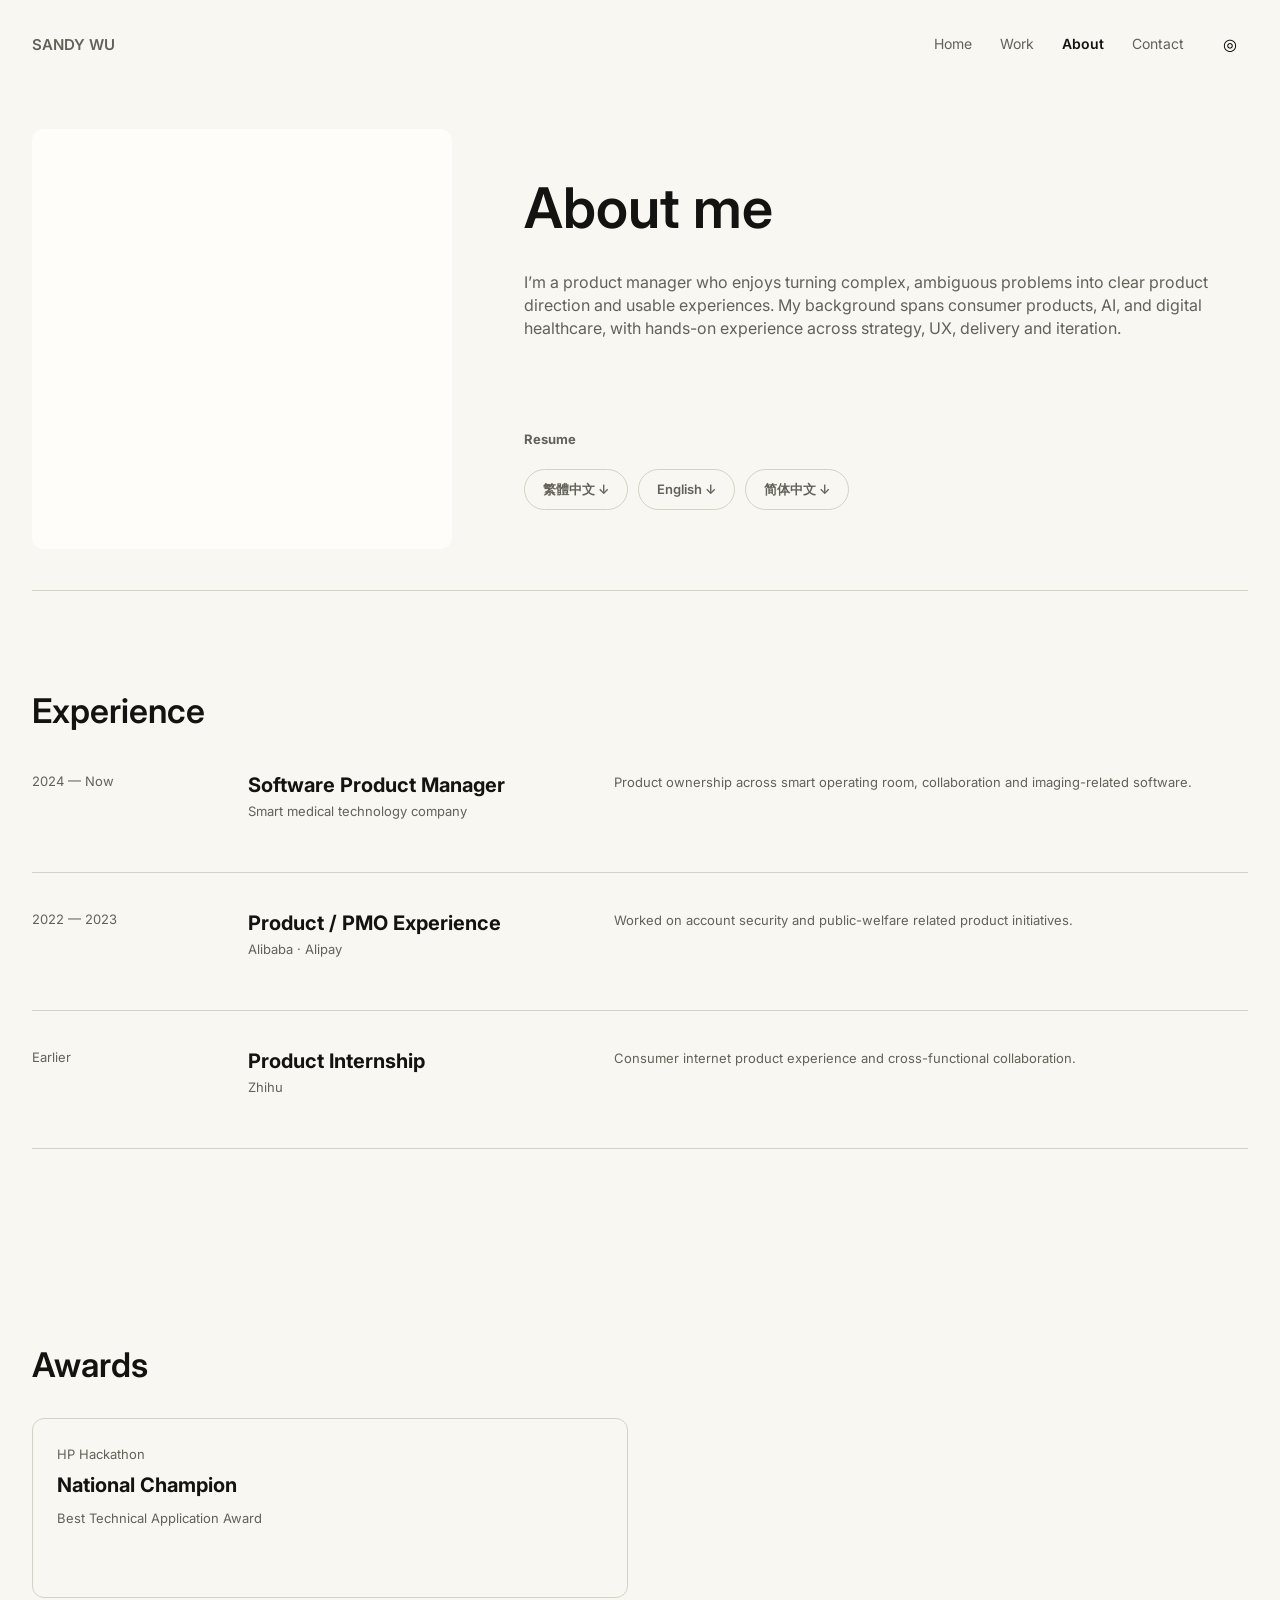
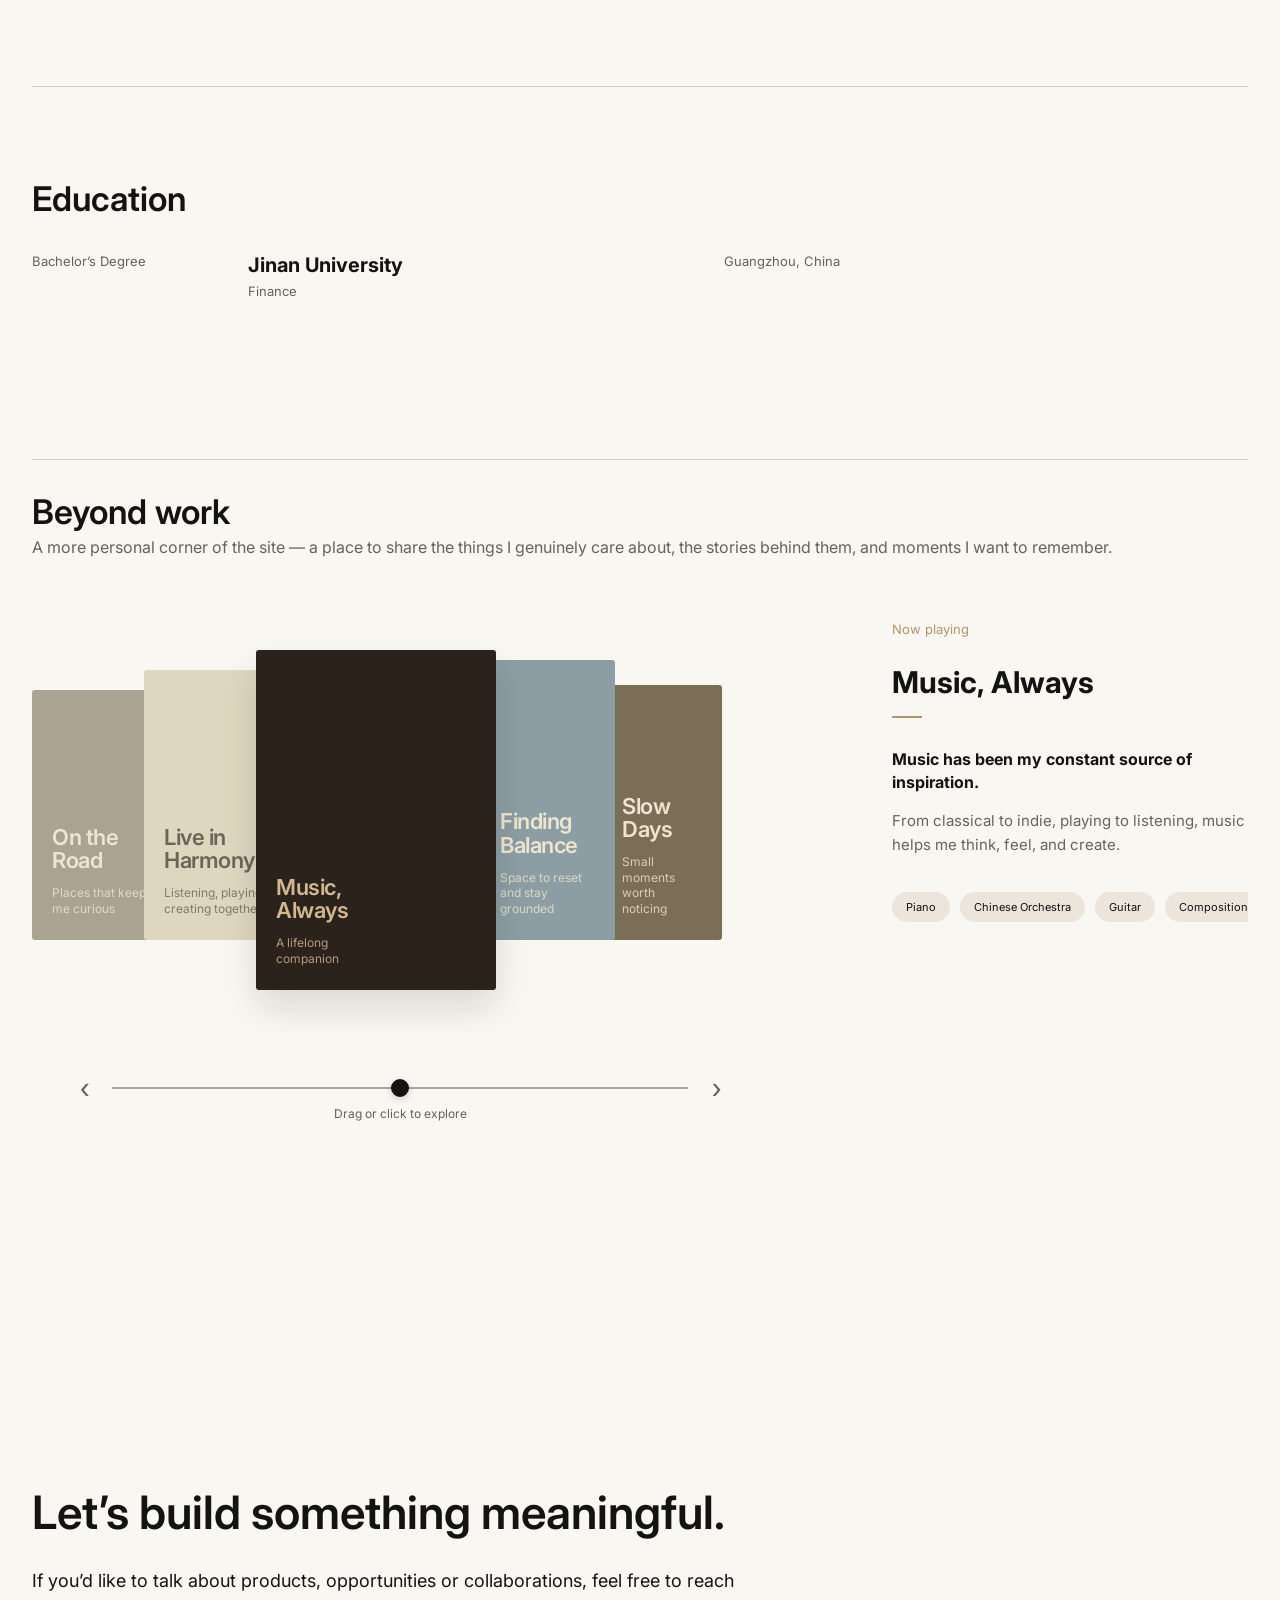
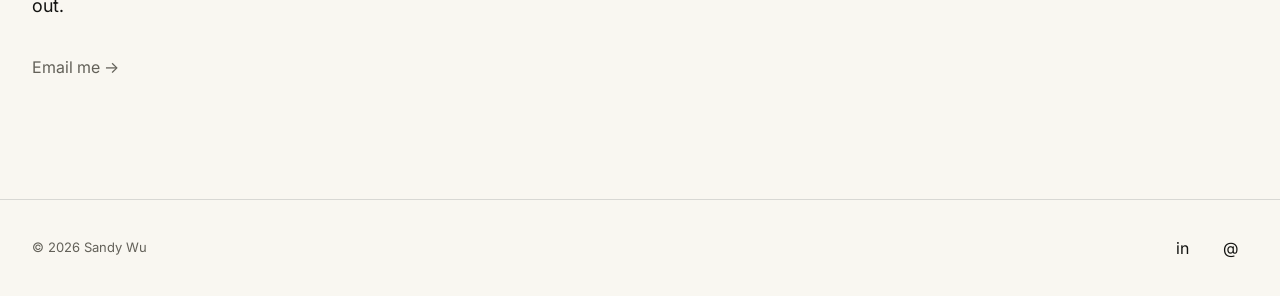
==== commit e0341bea: "Remove vinyl from Beyond Work carousel" ====
--- a/about.html
+++ b/about.html
@@ -1 +1 @@
-<!doctype html><html lang="en"><head><meta charset="utf-8"><meta name="viewport" content="width=device-width,initial-scale=1"><title>About — Sandy Wu</title><link rel="preconnect" href="https://fonts.googleapis.com"><link rel="preconnect" href="https://fonts.gstatic.com" crossorigin><link href="https://fonts.googleapis.com/css2?family=Inter:wght@400;600&display=swap" rel="stylesheet"><link rel="stylesheet" href="./styles.css"><link rel="stylesheet" href="./about.css"></head><body data-cms-page="about"><header class="site-header"><div class="container nav-wrap"><a class="brand" href="./index.html">SANDY WU</a><nav class="nav"><a class="nav-link" data-i18n-nav="home" href="./index.html">Home</a><a class="nav-link" data-i18n-nav="work" href="./work.html">Work</a><a class="nav-link is-active" data-i18n-nav="about" href="./about.html">About</a><a class="nav-link" data-i18n-nav="contact" href="./contact.html">Contact</a><button class="language-button" aria-label="Change language">◎</button><div class="language-menu" hidden><button data-lang="en">English</button><button data-lang="zh_tw">繁體中文</button><button data-lang="zh_cn">简体中文</button></div></nav></div></header><main><section class="about-intro container"><div class="portrait" id="about-portrait"></div><div class="about-copy"><h1 id="about-title">About me</h1><p id="about-bio"></p><strong>Resume</strong><div class="resume-links"><a id="resume-zh-tw" href="#">繁體中文 ↓</a><a id="resume-en" href="#">English ↓</a><a id="resume-zh-cn" href="#">简体中文 ↓</a></div></div></section><section class="about-section container"><h2>Experience</h2><div id="experience-list"></div></section><section class="awards container"><h2>Awards</h2><div class="award-grid"><article><small>HP Hackathon</small><h3>National Champion</h3><p>Best Technical Application Award</p></article></div></section><section class="education container"><h2>Education</h2><div class="education-row"><span>Bachelor’s Degree</span><div><h3>Jinan University</h3><small>Finance</small></div><span>Guangzhou, China</span></div></section><section class="beyond container"><h2 id="beyond-title">Beyond work</h2><p class="beyond-lead" id="beyond-intro"></p><div class="beyond-layout"><div class="album-stack" id="album-stack"><button class="cover road" type="button" data-beyond="0"><span class="cover-title">On the<br>Road</span><span class="cover-subtitle">Places that keep<br>me curious</span></button><button class="cover harmony" type="button" data-beyond="1"><span class="cover-title">Live in<br>Harmony</span><span class="cover-subtitle">Listening, playing,<br>creating together</span></button><button class="cover music is-active" type="button" data-beyond="2"><span class="cover-title">Music,<br>Always</span><span class="cover-subtitle">A lifelong<br>companion</span></button><button class="cover balance" type="button" data-beyond="3"><span class="cover-title">Finding<br>Balance</span><span class="cover-subtitle">Space to reset<br>and stay grounded</span></button><button class="cover slow" type="button" data-beyond="4"><span class="cover-title">Slow<br>Days</span><span class="cover-subtitle">Small moments<br>worth noticing</span></button><div class="vinyl" aria-hidden="true"><i></i></div><div class="selector"><button type="button" class="selector-arrow" id="beyond-prev" aria-label="Previous story">‹</button><div class="selector-track" id="beyond-track" role="slider" tabindex="0" aria-label="Explore Beyond work stories" aria-valuemin="1" aria-valuemax="5" aria-valuenow="3"><span class="selector-line" aria-hidden="true"></span><i id="beyond-knob" aria-hidden="true"></i></div><button type="button" class="selector-arrow" id="beyond-next" aria-label="Next story">›</button><small>Drag or click to explore</small></div></div><div class="beyond-copy" id="beyond-copy"><small>Now playing</small><h3 id="beyond-card-title">Music, Always</h3><i class="accent"></i><strong id="beyond-card-lead">Music has been my constant<br>source of inspiration.</strong><p id="beyond-card-copy">From classical to indie, playing to listening,<br>music helps me think, feel, and create.</p><div class="tags" id="beyond-tags"><span>Piano</span><span>Chinese Orchestra</span><span>Guitar</span><span>Composition</span></div></div></div></section><section class="contact-cta"><div class="container"><h2>Let’s build something meaningful.</h2><p>If you’d like to talk about products, opportunities or collaborations, feel free to reach out.</p><a class="contact-link" href="mailto:your-email@example.com">Email me →</a></div></section></main><footer class="site-footer"><div class="container footer-wrap"><p>© 2026 Sandy Wu</p><div class="footer-actions"><a class="icon-button" href="#" aria-label="LinkedIn"><span aria-hidden="true">in</span></a><a class="icon-button" href="mailto:your-email@example.com" aria-label="Email"><span aria-hidden="true">@</span></a></div></div></footer><script src="./script.js"></script></body></html>+<!doctype html><html lang="en"><head><meta charset="utf-8"><meta name="viewport" content="width=device-width,initial-scale=1"><title>About — Sandy Wu</title><link rel="preconnect" href="https://fonts.googleapis.com"><link rel="preconnect" href="https://fonts.gstatic.com" crossorigin><link href="https://fonts.googleapis.com/css2?family=Inter:wght@400;600&display=swap" rel="stylesheet"><link rel="stylesheet" href="./styles.css"><link rel="stylesheet" href="./about.css"></head><body data-cms-page="about"><header class="site-header"><div class="container nav-wrap"><a class="brand" href="./index.html">SANDY WU</a><nav class="nav"><a class="nav-link" data-i18n-nav="home" href="./index.html">Home</a><a class="nav-link" data-i18n-nav="work" href="./work.html">Work</a><a class="nav-link is-active" data-i18n-nav="about" href="./about.html">About</a><a class="nav-link" data-i18n-nav="contact" href="./contact.html">Contact</a><button class="language-button" aria-label="Change language">◎</button><div class="language-menu" hidden><button data-lang="en">English</button><button data-lang="zh_tw">繁體中文</button><button data-lang="zh_cn">简体中文</button></div></nav></div></header><main><section class="about-intro container"><div class="portrait" id="about-portrait"></div><div class="about-copy"><h1 id="about-title">About me</h1><p id="about-bio"></p><strong>Resume</strong><div class="resume-links"><a id="resume-zh-tw" href="#">繁體中文 ↓</a><a id="resume-en" href="#">English ↓</a><a id="resume-zh-cn" href="#">简体中文 ↓</a></div></div></section><section class="about-section container"><h2>Experience</h2><div id="experience-list"></div></section><section class="awards container"><h2>Awards</h2><div class="award-grid"><article><small>HP Hackathon</small><h3>National Champion</h3><p>Best Technical Application Award</p></article></div></section><section class="education container"><h2>Education</h2><div class="education-row"><span>Bachelor’s Degree</span><div><h3>Jinan University</h3><small>Finance</small></div><span>Guangzhou, China</span></div></section><section class="beyond container"><h2 id="beyond-title">Beyond work</h2><p class="beyond-lead" id="beyond-intro"></p><div class="beyond-layout"><div class="album-stack" id="album-stack"><button class="cover road" type="button" data-beyond="0"><span class="cover-title">On the<br>Road</span><span class="cover-subtitle">Places that keep<br>me curious</span></button><button class="cover harmony" type="button" data-beyond="1"><span class="cover-title">Live in<br>Harmony</span><span class="cover-subtitle">Listening, playing,<br>creating together</span></button><button class="cover music is-active" type="button" data-beyond="2"><span class="cover-title">Music,<br>Always</span><span class="cover-subtitle">A lifelong<br>companion</span></button><button class="cover balance" type="button" data-beyond="3"><span class="cover-title">Finding<br>Balance</span><span class="cover-subtitle">Space to reset<br>and stay grounded</span></button><button class="cover slow" type="button" data-beyond="4"><span class="cover-title">Slow<br>Days</span><span class="cover-subtitle">Small moments<br>worth noticing</span></button><div class="selector"><button type="button" class="selector-arrow" id="beyond-prev" aria-label="Previous story">‹</button><div class="selector-track" id="beyond-track" role="slider" tabindex="0" aria-label="Explore Beyond work stories" aria-valuemin="1" aria-valuemax="5" aria-valuenow="3"><span class="selector-line" aria-hidden="true"></span><i id="beyond-knob" aria-hidden="true"></i></div><button type="button" class="selector-arrow" id="beyond-next" aria-label="Next story">›</button><small>Drag or click to explore</small></div></div><div class="beyond-copy" id="beyond-copy"><small>Now playing</small><h3 id="beyond-card-title">Music, Always</h3><i class="accent"></i><strong id="beyond-card-lead">Music has been my constant<br>source of inspiration.</strong><p id="beyond-card-copy">From classical to indie, playing to listening,<br>music helps me think, feel, and create.</p><div class="tags" id="beyond-tags"><span>Piano</span><span>Chinese Orchestra</span><span>Guitar</span><span>Composition</span></div></div></div></section><section class="contact-cta"><div class="container"><h2>Let’s build something meaningful.</h2><p>If you’d like to talk about products, opportunities or collaborations, feel free to reach out.</p><a class="contact-link" href="mailto:your-email@example.com">Email me →</a></div></section></main><footer class="site-footer"><div class="container footer-wrap"><p>© 2026 Sandy Wu</p><div class="footer-actions"><a class="icon-button" href="#" aria-label="LinkedIn"><span aria-hidden="true">in</span></a><a class="icon-button" href="mailto:your-email@example.com" aria-label="Email"><span aria-hidden="true">@</span></a></div></div></footer><script src="./script.js"></script></body></html>
--- a/about.css
+++ b/about.css
@@ -1 +1 @@
-.about-intro{height:502px;display:grid;grid-template-columns:420px 1fr;gap:72px;align-items:center}.portrait{width:420px;height:420px;background:var(--surface);border-radius:12px;background-size:cover;background-position:center}.about-copy{padding-left:0}.about-copy h1{margin:0 0 22px;font-size:56px;line-height:1.45;font-weight:600}.about-copy>p{width:720px;max-width:100%;height:138px;margin:0 0 22px;color:var(--muted);font-size:16px;line-height:1.45}.about-copy>strong{display:block;margin-bottom:22px;color:var(--muted);font-size:13px}.resume-links{display:flex;gap:10px}.resume-links a{height:41px;padding:0 18px;border:1px solid #d6d1c4;border-radius:999px;color:var(--muted);font-size:13px;font-weight:600;line-height:1;display:inline-flex;align-items:center;justify-content:center;text-align:center}.about-section{padding:96px 0 104px;border-top:1px solid #d6d1c4}.about-section h2,.awards h2,.education h2,.beyond h2{font-size:34px}.experience-row{height:138px;padding:38px 0;border-bottom:1px solid #d6d1c4;display:grid;grid-template-columns:180px 330px 1fr;gap:36px;color:var(--muted);font-size:13px}.experience-row h3,.education-row h3{margin:0 0 6px;font-size:20px;color:var(--text)}.experience-row small,.education-row small{font-size:13px}.experience-row p{margin:0;line-height:1.45}.awards{padding:88px 0}.award-grid{display:grid;grid-template-columns:1fr 1fr;gap:24px;margin-top:30px}.award-grid article{height:180px;padding:24px;border:1px solid #d6d1c4;border-radius:12px}.award-grid small,.award-grid p{color:var(--muted);font-size:13px}.award-grid h3{margin:10px 0;font-size:20px}.education{padding:88px 0 96px;border-top:1px solid #d6d1c4}.education-row{height:110px;margin-top:30px;display:grid;grid-template-columns:180px 440px 300px;gap:36px;color:var(--muted);font-size:13px}.beyond{height:901px;padding-top:28px;border-top:1px solid #d6d1c4;overflow:hidden}.beyond-lead{margin:0;color:#66635c;font-size:16px;line-height:24px}.beyond-layout{display:grid;grid-template-columns:810px 388px;gap:50px;margin-top:59px}.album-stack{position:relative;height:570px}.cover{position:absolute;border:0;border-radius:3px;padding:18px;color:#e0d6bd;font:inherit;font-size:12px;font-weight:600;display:flex;align-items:flex-end;text-align:left;cursor:pointer;transform-origin:center bottom;transition:left .48s cubic-bezier(.2,.75,.25,1),bottom .48s cubic-bezier(.2,.75,.25,1),width .48s cubic-bezier(.2,.75,.25,1),height .48s cubic-bezier(.2,.75,.25,1),transform .35s ease,filter .3s ease,opacity .3s ease,box-shadow .3s ease}.cover:hover{filter:brightness(1.035)}.cover:focus-visible{outline:2px solid var(--text);outline-offset:4px}.cover.is-active{box-shadow:0 18px 35px rgba(19,19,17,.13);filter:brightness(1.03)}.road{background:#aba391}.harmony{background:#ded6bf}.music{background:#29211a;color:#ccb28c;display:block;padding-top:42px;font-size:24px;font-weight:400}.music span{display:block;margin-top:12px;color:#b2a185;font-size:13px}.balance{background:#8c9ea3}.slow{background:#7a6e57}.vinyl{position:absolute;z-index:2;left:620px;bottom:293px;width:190px;height:190px;border-radius:50%;background:#0b0b0a;transition:transform .7s cubic-bezier(.2,.75,.25,1),left .45s ease}.vinyl.is-playing{animation:vinyl-spin 8s linear infinite}.vinyl i{position:absolute;left:60px;top:60px;width:70px;height:70px;border-radius:50%;background:#d8c89e}@keyframes vinyl-spin{to{transform:rotate(360deg)}}.selector{position:absolute;z-index:20;left:36px;bottom:70px;width:664px;height:60px;display:grid;grid-template-columns:32px 1fr 32px;gap:12px;align-items:center}.selector-track{position:relative;width:100%;height:36px;cursor:grab;touch-action:none;user-select:none;outline:none}.selector-track:active{cursor:grabbing}.selector-track:focus-visible{outline:1px solid var(--muted);outline-offset:3px;border-radius:3px}.selector-line{position:absolute;left:0;right:0;top:50%;height:2px;transform:translateY(-50%);background:#aaa69c;pointer-events:none}.selector-track i{position:absolute;z-index:2;left:50%;top:50%;width:18px;height:18px;border-radius:50%;background:#131311;transform:translate(-50%,-50%);transition:left .28s cubic-bezier(.2,.75,.25,1);box-shadow:0 2px 7px rgba(19,19,17,.18);pointer-events:none}.selector-arrow{width:32px;height:32px;border:0;background:transparent;color:var(--muted);font-size:28px;line-height:1;cursor:pointer;display:flex;align-items:center;justify-content:center}.selector-arrow:hover{color:var(--text)}.selector small{position:absolute;top:48px;left:50%;transform:translateX(-50%);color:var(--muted);font-size:12px;font-weight:400;white-space:nowrap}.beyond-copy{padding-top:0;transition:opacity .18s ease,transform .22s ease}.beyond-copy.is-changing{opacity:.25;transform:translateY(6px)}.beyond-copy>small{color:#b2966b;font-size:13px}.beyond-copy h3{margin:26px 0 16px;font-size:30px}.accent{display:block;width:30px;height:2px;background:#b2966b;margin-bottom:30px}.beyond-copy strong{display:block;font-size:16px;line-height:23px}.beyond-copy p{color:#66635c;font-size:15px;line-height:23.25px}.tags{display:flex;flex-wrap:wrap;gap:10px;margin-top:36px}.tags span{height:30px;padding:0 14px;border-radius:15px;background:#ebe5db;display:flex;align-items:center;justify-content:center;font-size:11px;white-space:nowrap}@media(prefers-reduced-motion:reduce){.cover,.vinyl,.selector-track i,.beyond-copy{transition:none!important;animation:none!important}}@media(max-width:900px){.about-intro{height:auto;grid-template-columns:1fr;padding-top:40px;padding-bottom:70px}.portrait{width:100%;max-width:420px}.about-copy>p{height:auto}.experience-row{height:auto;grid-template-columns:1fr;gap:12px}.award-grid{grid-template-columns:1fr}.education-row{height:auto;grid-template-columns:1fr}.beyond{height:auto;padding-bottom:80px}.beyond-layout{grid-template-columns:1fr}.album-stack{transform-origin:left top;transform:scale(.75);margin-bottom:-120px}.beyond-copy{padding-top:0}}+.about-intro{height:502px;display:grid;grid-template-columns:420px 1fr;gap:72px;align-items:center}.portrait{width:420px;height:420px;background:var(--surface);border-radius:12px;background-size:cover;background-position:center}.about-copy{padding-left:0}.about-copy h1{margin:0 0 22px;font-size:56px;line-height:1.45;font-weight:600}.about-copy>p{width:720px;max-width:100%;height:138px;margin:0 0 22px;color:var(--muted);font-size:16px;line-height:1.45}.about-copy>strong{display:block;margin-bottom:22px;color:var(--muted);font-size:13px}.resume-links{display:flex;gap:10px}.resume-links a{height:41px;padding:0 18px;border:1px solid #d6d1c4;border-radius:999px;color:var(--muted);font-size:13px;font-weight:600;line-height:1;display:inline-flex;align-items:center;justify-content:center;text-align:center}.about-section{padding:96px 0 104px;border-top:1px solid #d6d1c4}.about-section h2,.awards h2,.education h2,.beyond h2{font-size:34px}.experience-row{height:138px;padding:38px 0;border-bottom:1px solid #d6d1c4;display:grid;grid-template-columns:180px 330px 1fr;gap:36px;color:var(--muted);font-size:13px}.experience-row h3,.education-row h3{margin:0 0 6px;font-size:20px;color:var(--text)}.experience-row small,.education-row small{font-size:13px}.experience-row p{margin:0;line-height:1.45}.awards{padding:88px 0}.award-grid{display:grid;grid-template-columns:1fr 1fr;gap:24px;margin-top:30px}.award-grid article{height:180px;padding:24px;border:1px solid #d6d1c4;border-radius:12px}.award-grid small,.award-grid p{color:var(--muted);font-size:13px}.award-grid h3{margin:10px 0;font-size:20px}.education{padding:88px 0 96px;border-top:1px solid #d6d1c4}.education-row{height:110px;margin-top:30px;display:grid;grid-template-columns:180px 440px 300px;gap:36px;color:var(--muted);font-size:13px}.beyond{height:901px;padding-top:28px;border-top:1px solid #d6d1c4;overflow:hidden}.beyond-lead{margin:0;color:#66635c;font-size:16px;line-height:24px}.beyond-layout{display:grid;grid-template-columns:810px 388px;gap:50px;margin-top:59px}.album-stack{position:relative;height:570px}.cover{position:absolute;border:0;border-radius:3px;padding:24px 20px;color:#eee4cf;font:inherit;display:flex;flex-direction:column;align-items:flex-start;justify-content:flex-end;text-align:left;cursor:pointer;overflow:hidden;transform-origin:center bottom;transition:left .48s cubic-bezier(.2,.75,.25,1),bottom .48s cubic-bezier(.2,.75,.25,1),width .48s cubic-bezier(.2,.75,.25,1),height .48s cubic-bezier(.2,.75,.25,1),transform .35s ease,filter .3s ease,opacity .3s ease,box-shadow .3s ease}.cover-title{display:block;margin:0;font-size:22px;line-height:1.08;font-weight:600;letter-spacing:-.02em;text-transform:none}.cover-subtitle{display:block;margin-top:12px;font-size:12px;line-height:1.3;font-weight:400;opacity:.82}.cover:hover{filter:brightness(1.035)}.cover:focus-visible{outline:2px solid var(--text);outline-offset:4px}.cover.is-active{box-shadow:0 18px 35px rgba(19,19,17,.13);filter:brightness(1.03)}.road{background:#aba391}.harmony{background:#ded6bf;color:#6d6658}.music{background:#29211a;color:#ccb28c}.balance{background:#8c9ea3}.slow{background:#7a6e57}.vinyl{position:absolute;z-index:2;left:620px;bottom:293px;width:190px;height:190px;border-radius:50%;background:#0b0b0a;transition:transform .7s cubic-bezier(.2,.75,.25,1),left .45s ease}.vinyl.is-playing{animation:vinyl-spin 8s linear infinite}.vinyl i{position:absolute;left:60px;top:60px;width:70px;height:70px;border-radius:50%;background:#d8c89e}@keyframes vinyl-spin{to{transform:rotate(360deg)}}.selector{position:absolute;z-index:20;left:36px;bottom:70px;width:664px;height:60px;display:grid;grid-template-columns:32px 1fr 32px;gap:12px;align-items:center}.selector-track{position:relative;width:100%;height:36px;cursor:grab;touch-action:none;user-select:none;outline:none}.selector-track:active{cursor:grabbing}.selector-track:focus-visible{outline:1px solid var(--muted);outline-offset:3px;border-radius:3px}.selector-line{position:absolute;left:0;right:0;top:50%;height:2px;transform:translateY(-50%);background:#aaa69c;pointer-events:none}.selector-track i{position:absolute;z-index:2;left:50%;top:50%;width:18px;height:18px;border-radius:50%;background:#131311;transform:translate(-50%,-50%);transition:left .28s cubic-bezier(.2,.75,.25,1);box-shadow:0 2px 7px rgba(19,19,17,.18);pointer-events:none}.selector-arrow{width:32px;height:32px;border:0;background:transparent;color:var(--muted);font-size:28px;line-height:1;cursor:pointer;display:flex;align-items:center;justify-content:center}.selector-arrow:hover{color:var(--text)}.selector small{position:absolute;top:48px;left:50%;transform:translateX(-50%);color:var(--muted);font-size:12px;font-weight:400;white-space:nowrap}.beyond-copy{padding-top:0;transition:opacity .18s ease,transform .22s ease}.beyond-copy.is-changing{opacity:.25;transform:translateY(6px)}.beyond-copy>small{color:#b2966b;font-size:13px}.beyond-copy h3{margin:26px 0 16px;font-size:30px}.accent{display:block;width:30px;height:2px;background:#b2966b;margin-bottom:30px}.beyond-copy strong{display:block;font-size:16px;line-height:23px}.beyond-copy p{color:#66635c;font-size:15px;line-height:23.25px}.tags{display:flex;flex-wrap:wrap;gap:10px;margin-top:36px}.tags span{height:30px;padding:0 14px;border-radius:15px;background:#ebe5db;display:flex;align-items:center;justify-content:center;font-size:11px;white-space:nowrap}@media(prefers-reduced-motion:reduce){.cover,.vinyl,.selector-track i,.beyond-copy{transition:none!important;animation:none!important}}@media(max-width:900px){.about-intro{height:auto;grid-template-columns:1fr;padding-top:40px;padding-bottom:70px}.portrait{width:100%;max-width:420px}.about-copy>p{height:auto}.experience-row{height:auto;grid-template-columns:1fr;gap:12px}.award-grid{grid-template-columns:1fr}.education-row{height:auto;grid-template-columns:1fr}.beyond{height:auto;padding-bottom:80px}.beyond-layout{grid-template-columns:1fr}.album-stack{transform-origin:left top;transform:scale(.75);margin-bottom:-120px}.beyond-copy{padding-top:0}}
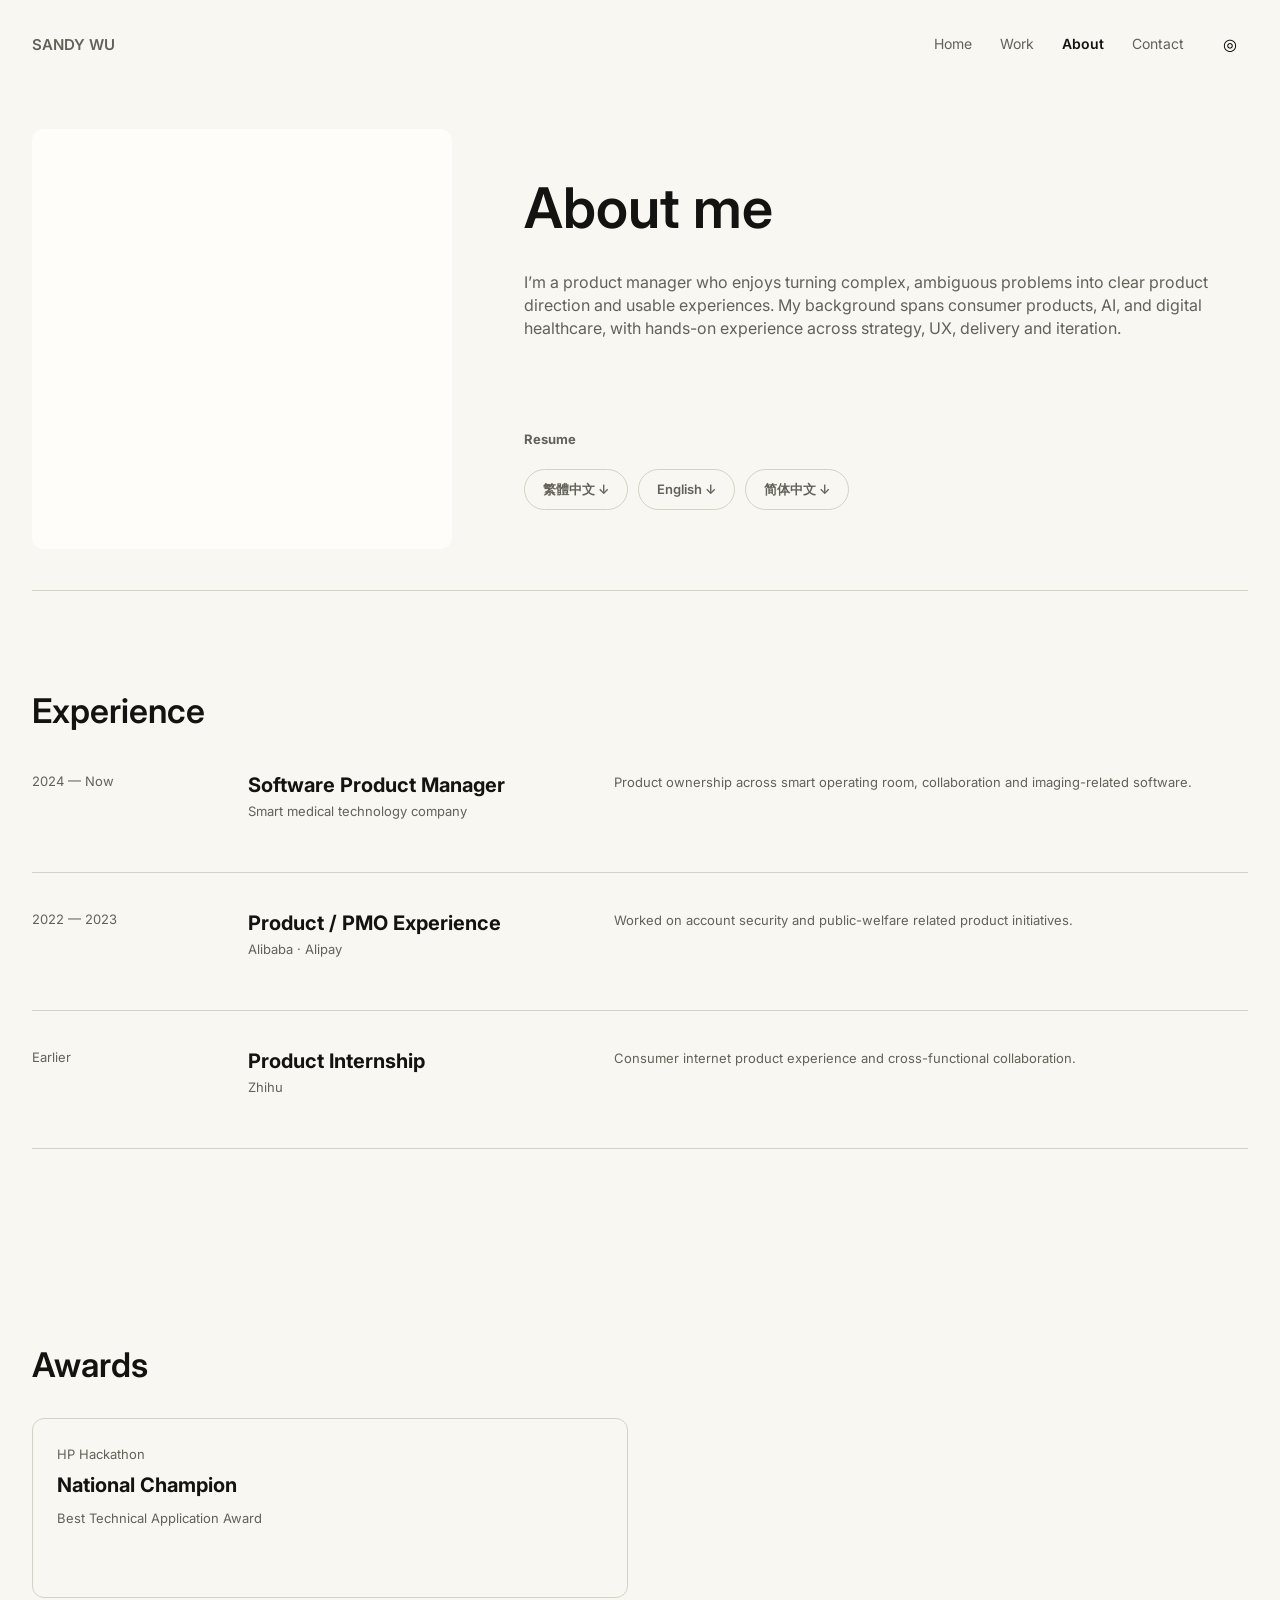
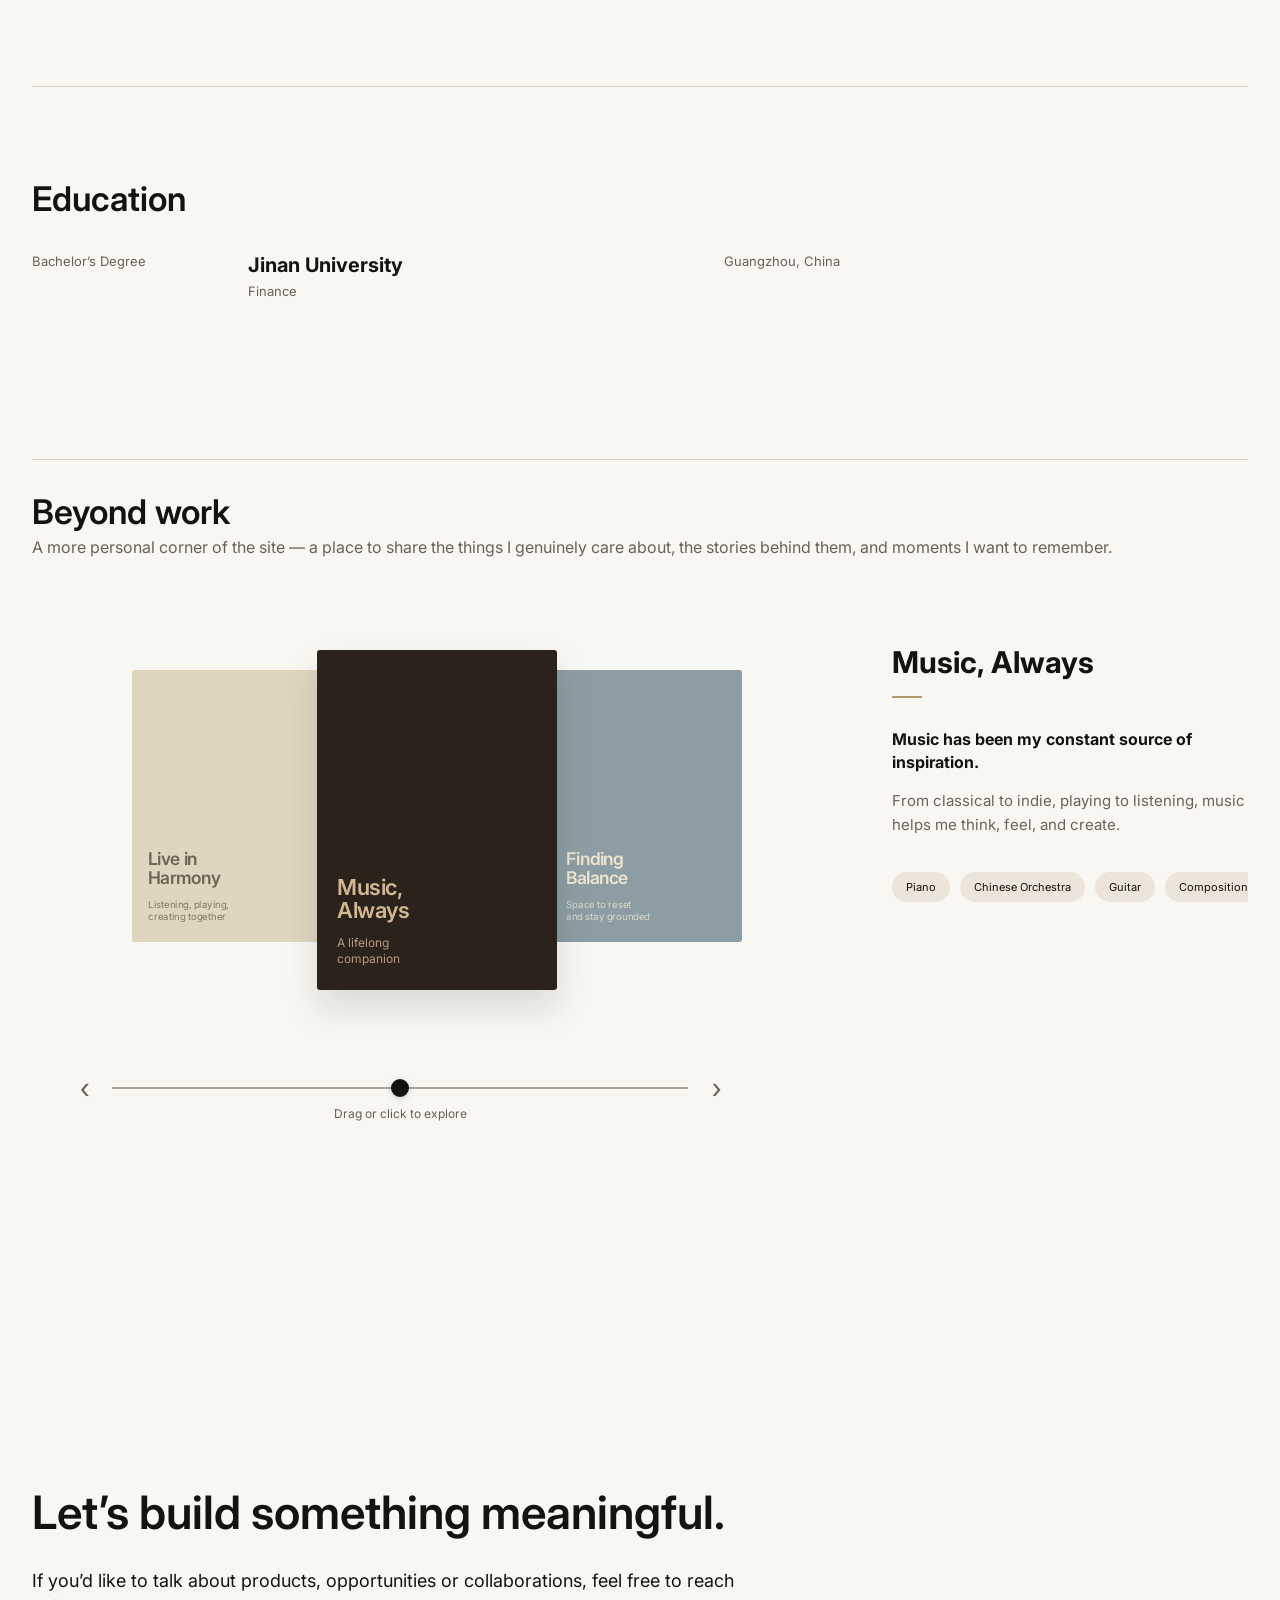
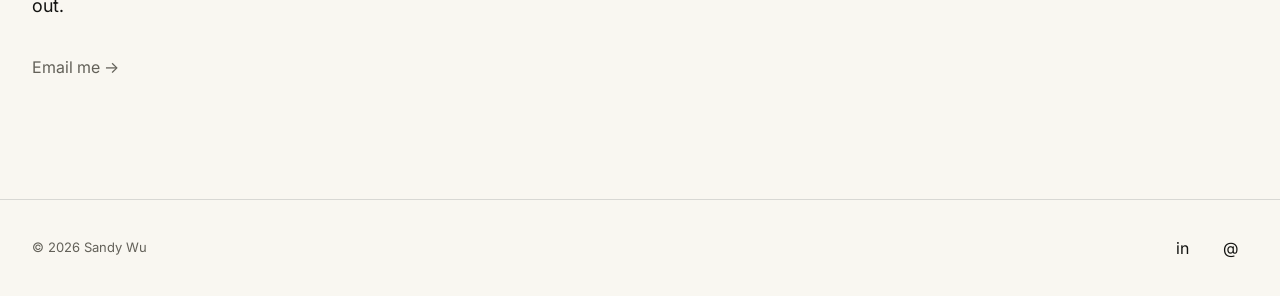
==== commit ba44e650: "Remove Now playing label from Beyond Work" ====
--- a/about.html
+++ b/about.html
@@ -1 +1 @@
-<!doctype html><html lang="en"><head><meta charset="utf-8"><meta name="viewport" content="width=device-width,initial-scale=1"><title>About — Sandy Wu</title><link rel="preconnect" href="https://fonts.googleapis.com"><link rel="preconnect" href="https://fonts.gstatic.com" crossorigin><link href="https://fonts.googleapis.com/css2?family=Inter:wght@400;600&display=swap" rel="stylesheet"><link rel="stylesheet" href="./styles.css"><link rel="stylesheet" href="./about.css"></head><body data-cms-page="about"><header class="site-header"><div class="container nav-wrap"><a class="brand" href="./index.html">SANDY WU</a><nav class="nav"><a class="nav-link" data-i18n-nav="home" href="./index.html">Home</a><a class="nav-link" data-i18n-nav="work" href="./work.html">Work</a><a class="nav-link is-active" data-i18n-nav="about" href="./about.html">About</a><a class="nav-link" data-i18n-nav="contact" href="./contact.html">Contact</a><button class="language-button" aria-label="Change language">◎</button><div class="language-menu" hidden><button data-lang="en">English</button><button data-lang="zh_tw">繁體中文</button><button data-lang="zh_cn">简体中文</button></div></nav></div></header><main><section class="about-intro container"><div class="portrait" id="about-portrait"></div><div class="about-copy"><h1 id="about-title">About me</h1><p id="about-bio"></p><strong>Resume</strong><div class="resume-links"><a id="resume-zh-tw" href="#">繁體中文 ↓</a><a id="resume-en" href="#">English ↓</a><a id="resume-zh-cn" href="#">简体中文 ↓</a></div></div></section><section class="about-section container"><h2>Experience</h2><div id="experience-list"></div></section><section class="awards container"><h2>Awards</h2><div class="award-grid"><article><small>HP Hackathon</small><h3>National Champion</h3><p>Best Technical Application Award</p></article></div></section><section class="education container"><h2>Education</h2><div class="education-row"><span>Bachelor’s Degree</span><div><h3>Jinan University</h3><small>Finance</small></div><span>Guangzhou, China</span></div></section><section class="beyond container"><h2 id="beyond-title">Beyond work</h2><p class="beyond-lead" id="beyond-intro"></p><div class="beyond-layout"><div class="album-stack" id="album-stack"><button class="cover road" type="button" data-beyond="0"><span class="cover-title">On the<br>Road</span><span class="cover-subtitle">Places that keep<br>me curious</span></button><button class="cover harmony" type="button" data-beyond="1"><span class="cover-title">Live in<br>Harmony</span><span class="cover-subtitle">Listening, playing,<br>creating together</span></button><button class="cover music is-active" type="button" data-beyond="2"><span class="cover-title">Music,<br>Always</span><span class="cover-subtitle">A lifelong<br>companion</span></button><button class="cover balance" type="button" data-beyond="3"><span class="cover-title">Finding<br>Balance</span><span class="cover-subtitle">Space to reset<br>and stay grounded</span></button><button class="cover slow" type="button" data-beyond="4"><span class="cover-title">Slow<br>Days</span><span class="cover-subtitle">Small moments<br>worth noticing</span></button><div class="selector"><button type="button" class="selector-arrow" id="beyond-prev" aria-label="Previous story">‹</button><div class="selector-track" id="beyond-track" role="slider" tabindex="0" aria-label="Explore Beyond work stories" aria-valuemin="1" aria-valuemax="5" aria-valuenow="3"><span class="selector-line" aria-hidden="true"></span><i id="beyond-knob" aria-hidden="true"></i></div><button type="button" class="selector-arrow" id="beyond-next" aria-label="Next story">›</button><small>Drag or click to explore</small></div></div><div class="beyond-copy" id="beyond-copy"><small>Now playing</small><h3 id="beyond-card-title">Music, Always</h3><i class="accent"></i><strong id="beyond-card-lead">Music has been my constant<br>source of inspiration.</strong><p id="beyond-card-copy">From classical to indie, playing to listening,<br>music helps me think, feel, and create.</p><div class="tags" id="beyond-tags"><span>Piano</span><span>Chinese Orchestra</span><span>Guitar</span><span>Composition</span></div></div></div></section><section class="contact-cta"><div class="container"><h2>Let’s build something meaningful.</h2><p>If you’d like to talk about products, opportunities or collaborations, feel free to reach out.</p><a class="contact-link" href="mailto:your-email@example.com">Email me →</a></div></section></main><footer class="site-footer"><div class="container footer-wrap"><p>© 2026 Sandy Wu</p><div class="footer-actions"><a class="icon-button" href="#" aria-label="LinkedIn"><span aria-hidden="true">in</span></a><a class="icon-button" href="mailto:your-email@example.com" aria-label="Email"><span aria-hidden="true">@</span></a></div></div></footer><script src="./script.js"></script></body></html>+<!doctype html><html lang="en"><head><meta charset="utf-8"><meta name="viewport" content="width=device-width,initial-scale=1"><title>About — Sandy Wu</title><link rel="preconnect" href="https://fonts.googleapis.com"><link rel="preconnect" href="https://fonts.gstatic.com" crossorigin><link href="https://fonts.googleapis.com/css2?family=Inter:wght@400;600&display=swap" rel="stylesheet"><link rel="stylesheet" href="./styles.css"><link rel="stylesheet" href="./about.css"></head><body data-cms-page="about"><header class="site-header"><div class="container nav-wrap"><a class="brand" href="./index.html">SANDY WU</a><nav class="nav"><a class="nav-link" data-i18n-nav="home" href="./index.html">Home</a><a class="nav-link" data-i18n-nav="work" href="./work.html">Work</a><a class="nav-link is-active" data-i18n-nav="about" href="./about.html">About</a><a class="nav-link" data-i18n-nav="contact" href="./contact.html">Contact</a><button class="language-button" aria-label="Change language">◎</button><div class="language-menu" hidden><button data-lang="en">English</button><button data-lang="zh_tw">繁體中文</button><button data-lang="zh_cn">简体中文</button></div></nav></div></header><main><section class="about-intro container"><div class="portrait" id="about-portrait"></div><div class="about-copy"><h1 id="about-title">About me</h1><p id="about-bio"></p><strong>Resume</strong><div class="resume-links"><a id="resume-zh-tw" href="#">繁體中文 ↓</a><a id="resume-en" href="#">English ↓</a><a id="resume-zh-cn" href="#">简体中文 ↓</a></div></div></section><section class="about-section container"><h2>Experience</h2><div id="experience-list"></div></section><section class="awards container"><h2>Awards</h2><div class="award-grid"><article><small>HP Hackathon</small><h3>National Champion</h3><p>Best Technical Application Award</p></article></div></section><section class="education container"><h2>Education</h2><div class="education-row"><span>Bachelor’s Degree</span><div><h3>Jinan University</h3><small>Finance</small></div><span>Guangzhou, China</span></div></section><section class="beyond container"><h2 id="beyond-title">Beyond work</h2><p class="beyond-lead" id="beyond-intro"></p><div class="beyond-layout"><div class="album-stack" id="album-stack"><button class="cover road" type="button" data-beyond="0"><span class="cover-title">On the<br>Road</span><span class="cover-subtitle">Places that keep<br>me curious</span></button><button class="cover harmony" type="button" data-beyond="1"><span class="cover-title">Live in<br>Harmony</span><span class="cover-subtitle">Listening, playing,<br>creating together</span></button><button class="cover music is-active" type="button" data-beyond="2"><span class="cover-title">Music,<br>Always</span><span class="cover-subtitle">A lifelong<br>companion</span></button><button class="cover balance" type="button" data-beyond="3"><span class="cover-title">Finding<br>Balance</span><span class="cover-subtitle">Space to reset<br>and stay grounded</span></button><button class="cover slow" type="button" data-beyond="4"><span class="cover-title">Slow<br>Days</span><span class="cover-subtitle">Small moments<br>worth noticing</span></button><div class="selector"><button type="button" class="selector-arrow" id="beyond-prev" aria-label="Previous story">‹</button><div class="selector-track" id="beyond-track" role="slider" tabindex="0" aria-label="Explore Beyond work stories" aria-valuemin="1" aria-valuemax="5" aria-valuenow="3"><span class="selector-line" aria-hidden="true"></span><i id="beyond-knob" aria-hidden="true"></i></div><button type="button" class="selector-arrow" id="beyond-next" aria-label="Next story">›</button><small>Drag or click to explore</small></div></div><div class="beyond-copy" id="beyond-copy"><h3 id="beyond-card-title">Music, Always</h3><i class="accent"></i><strong id="beyond-card-lead">Music has been my constant<br>source of inspiration.</strong><p id="beyond-card-copy">From classical to indie, playing to listening,<br>music helps me think, feel, and create.</p><div class="tags" id="beyond-tags"><span>Piano</span><span>Chinese Orchestra</span><span>Guitar</span><span>Composition</span></div></div></div></section><section class="contact-cta"><div class="container"><h2>Let’s build something meaningful.</h2><p>If you’d like to talk about products, opportunities or collaborations, feel free to reach out.</p><a class="contact-link" href="mailto:your-email@example.com">Email me →</a></div></section></main><footer class="site-footer"><div class="container footer-wrap"><p>© 2026 Sandy Wu</p><div class="footer-actions"><a class="icon-button" href="#" aria-label="LinkedIn"><span aria-hidden="true">in</span></a><a class="icon-button" href="mailto:your-email@example.com" aria-label="Email"><span aria-hidden="true">@</span></a></div></div></footer><script src="./script.js"></script></body></html>
